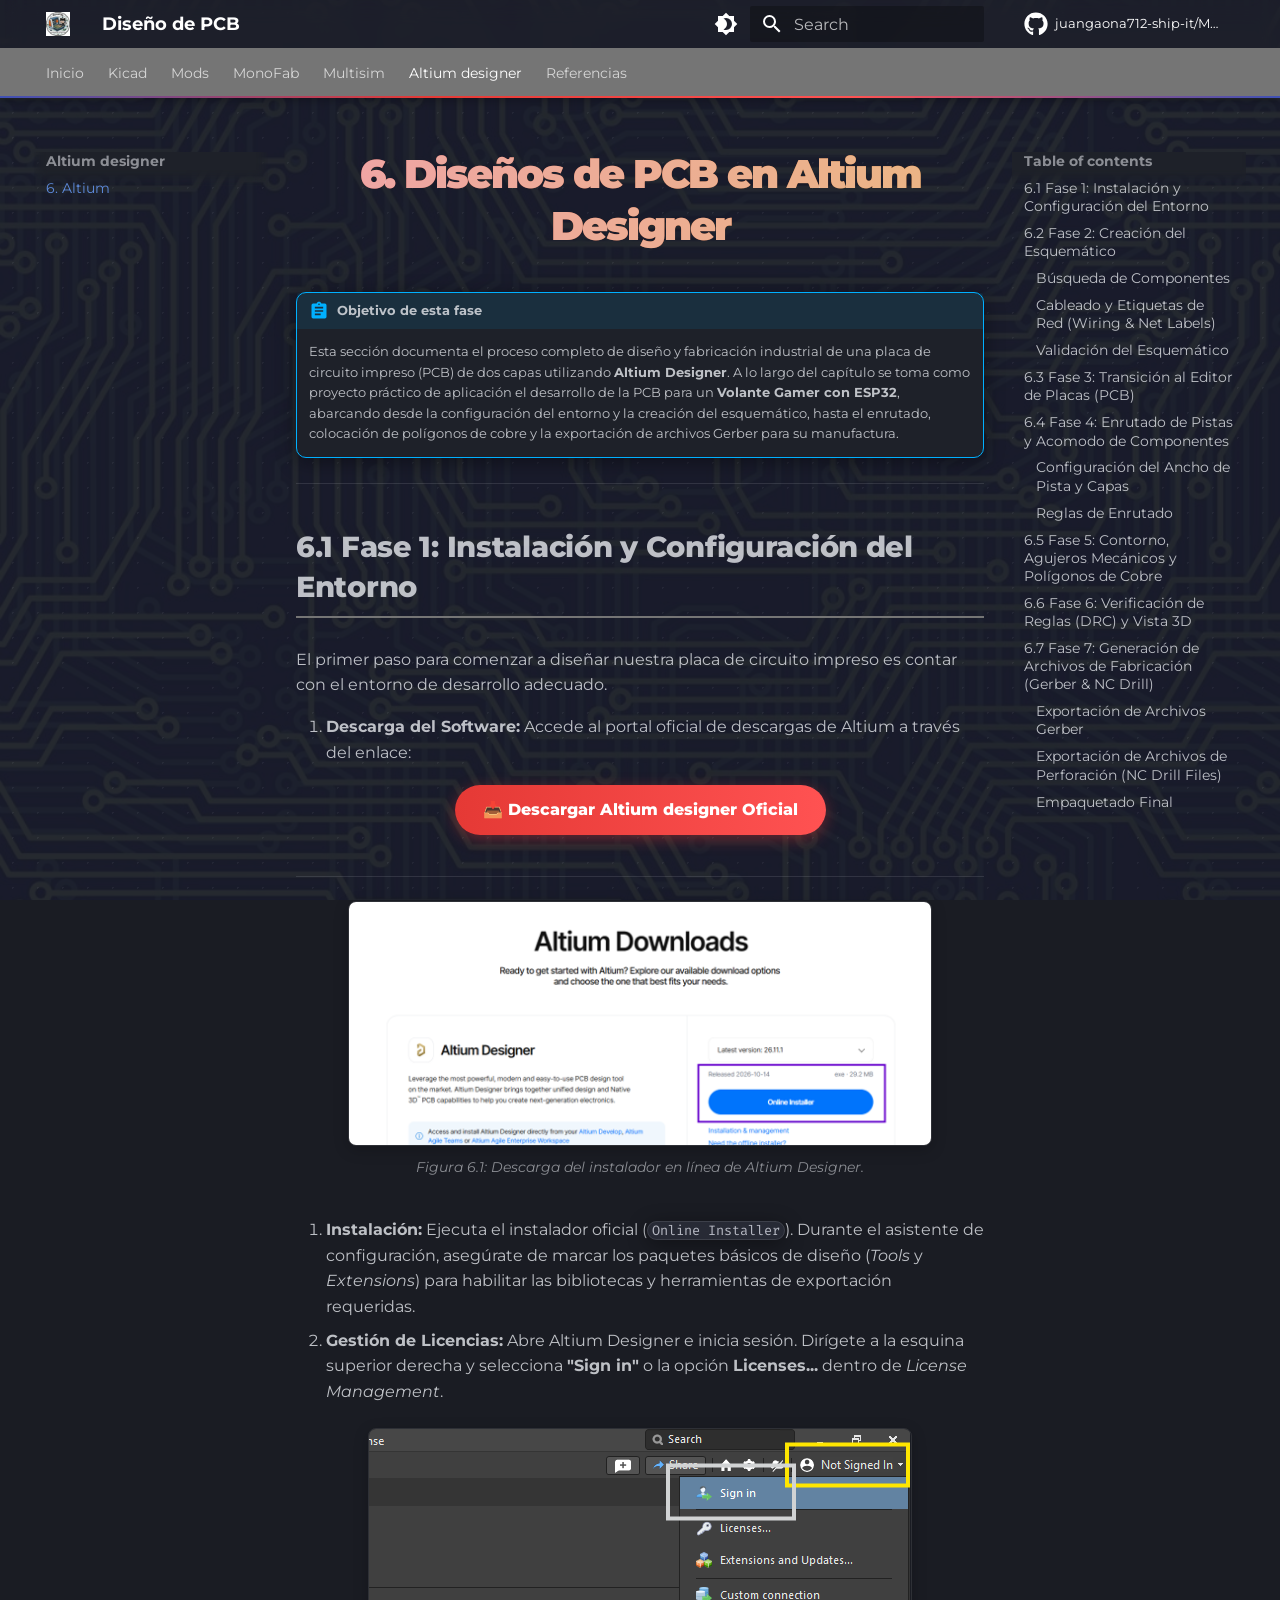
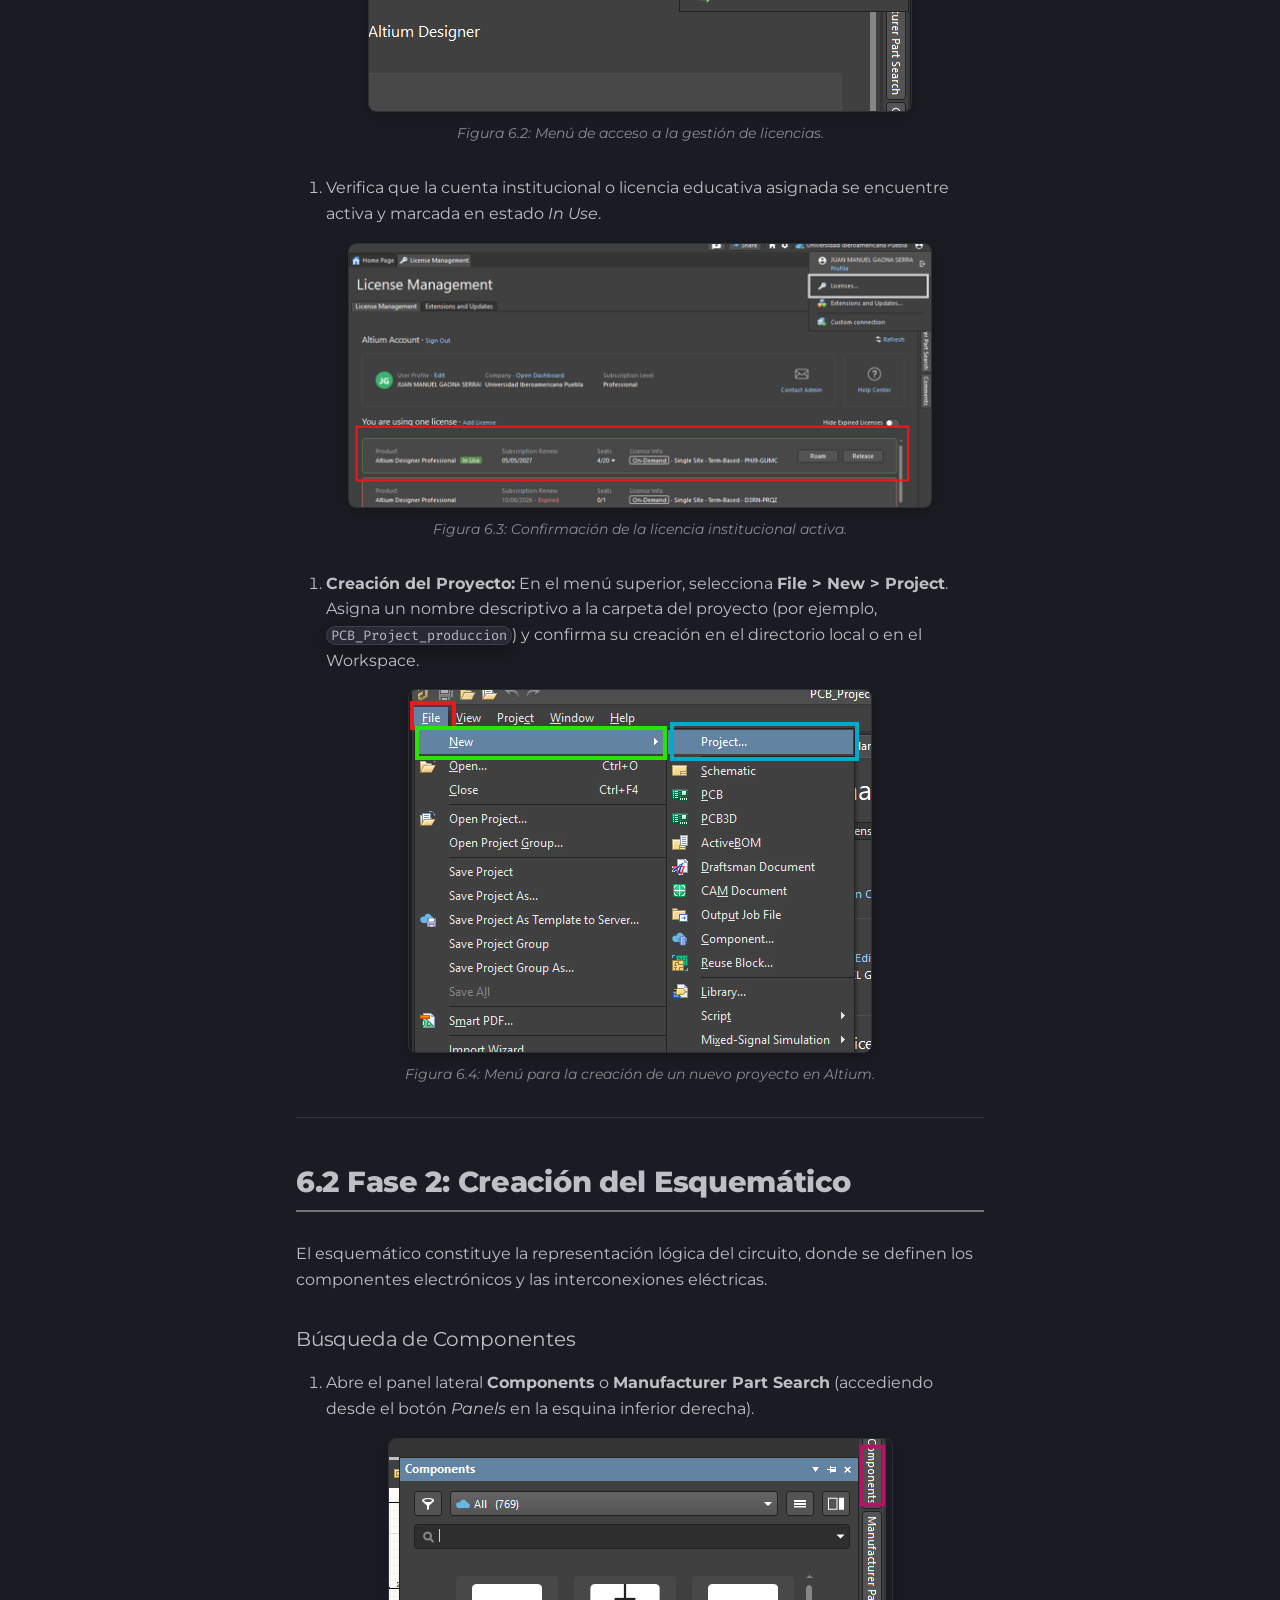
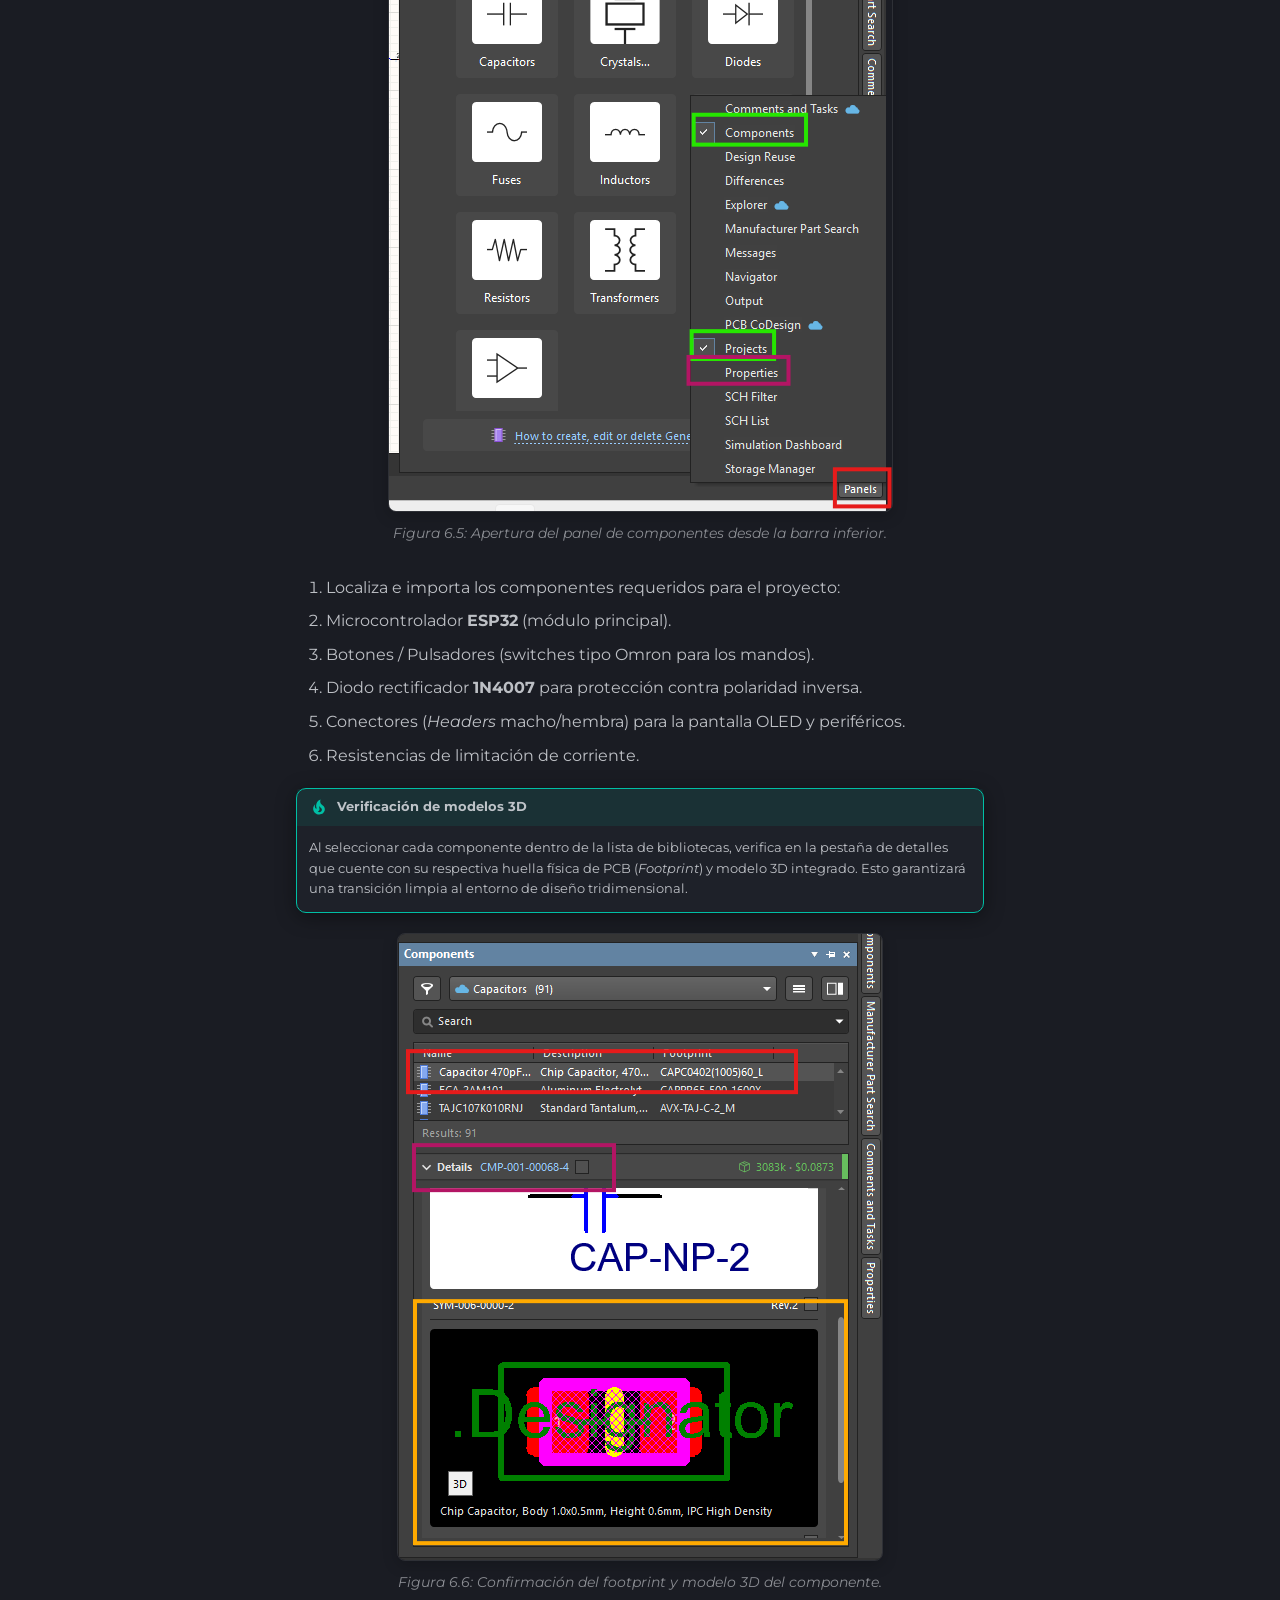
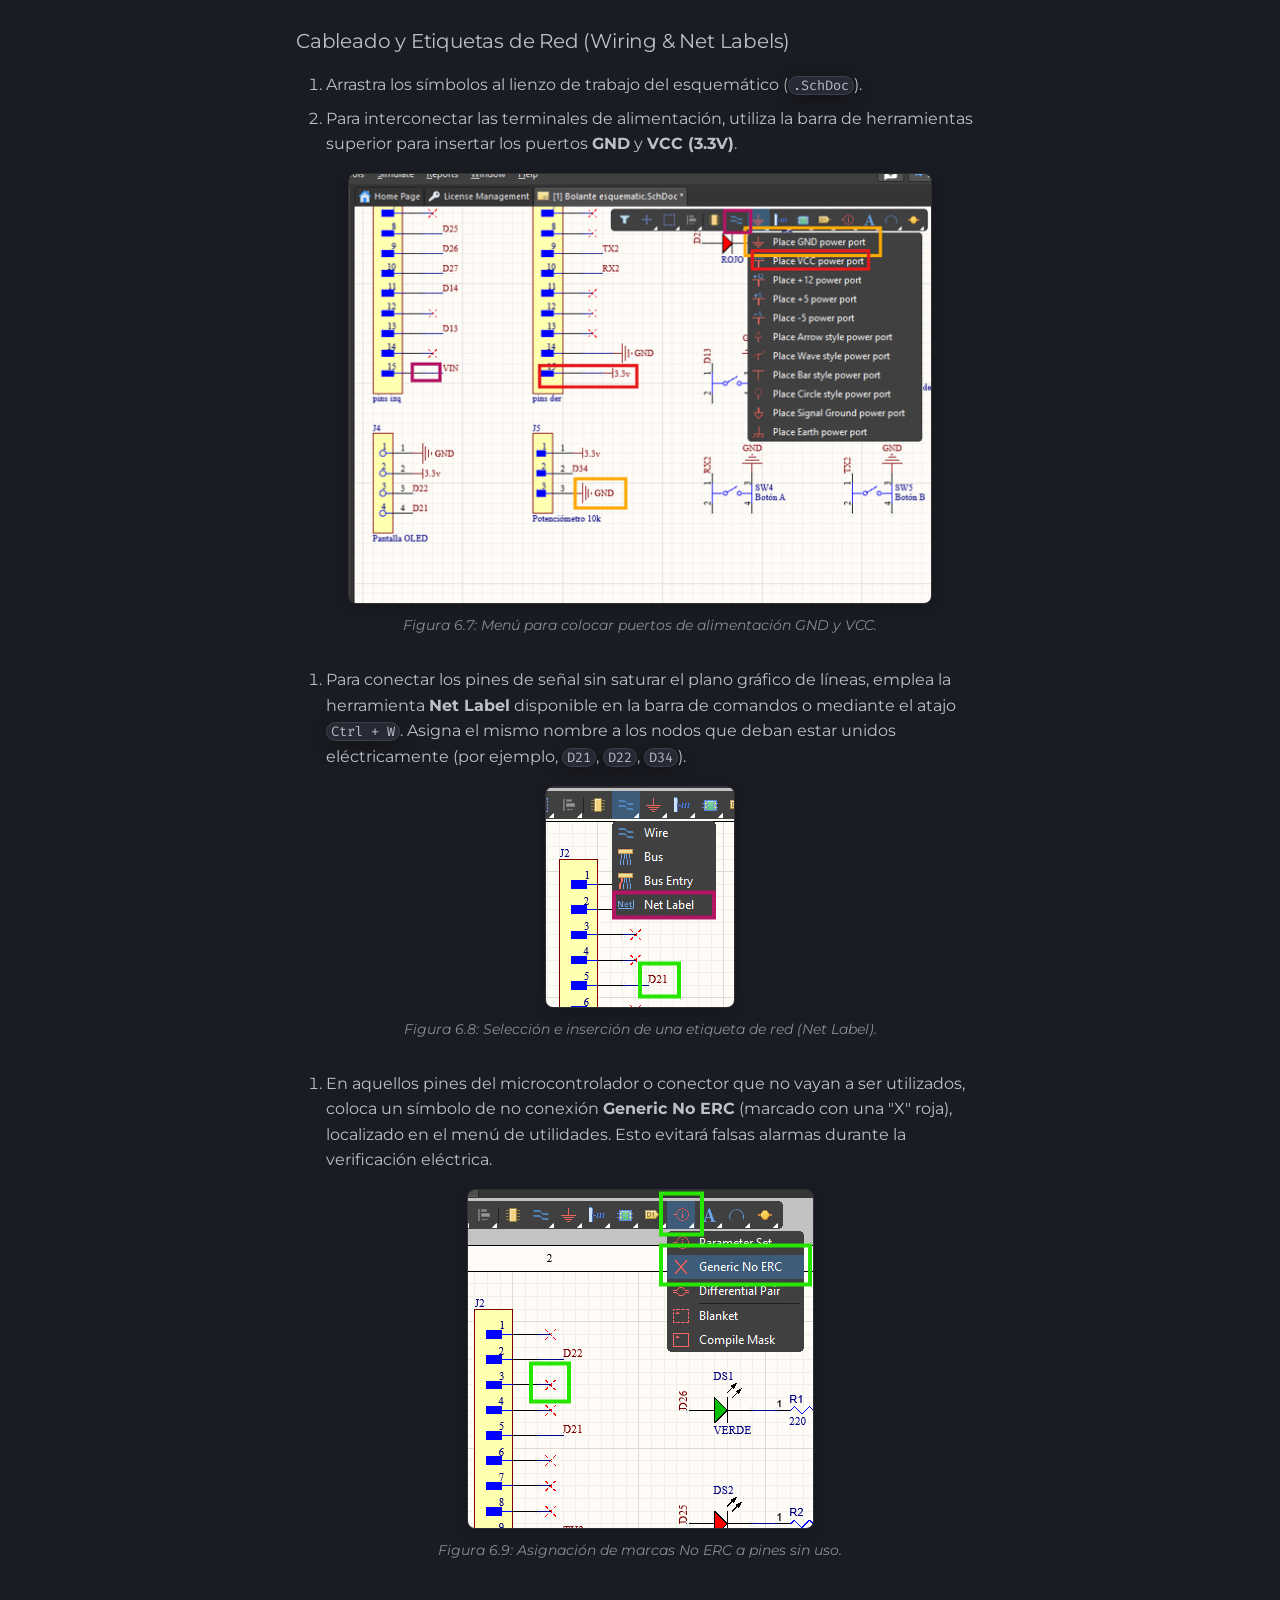
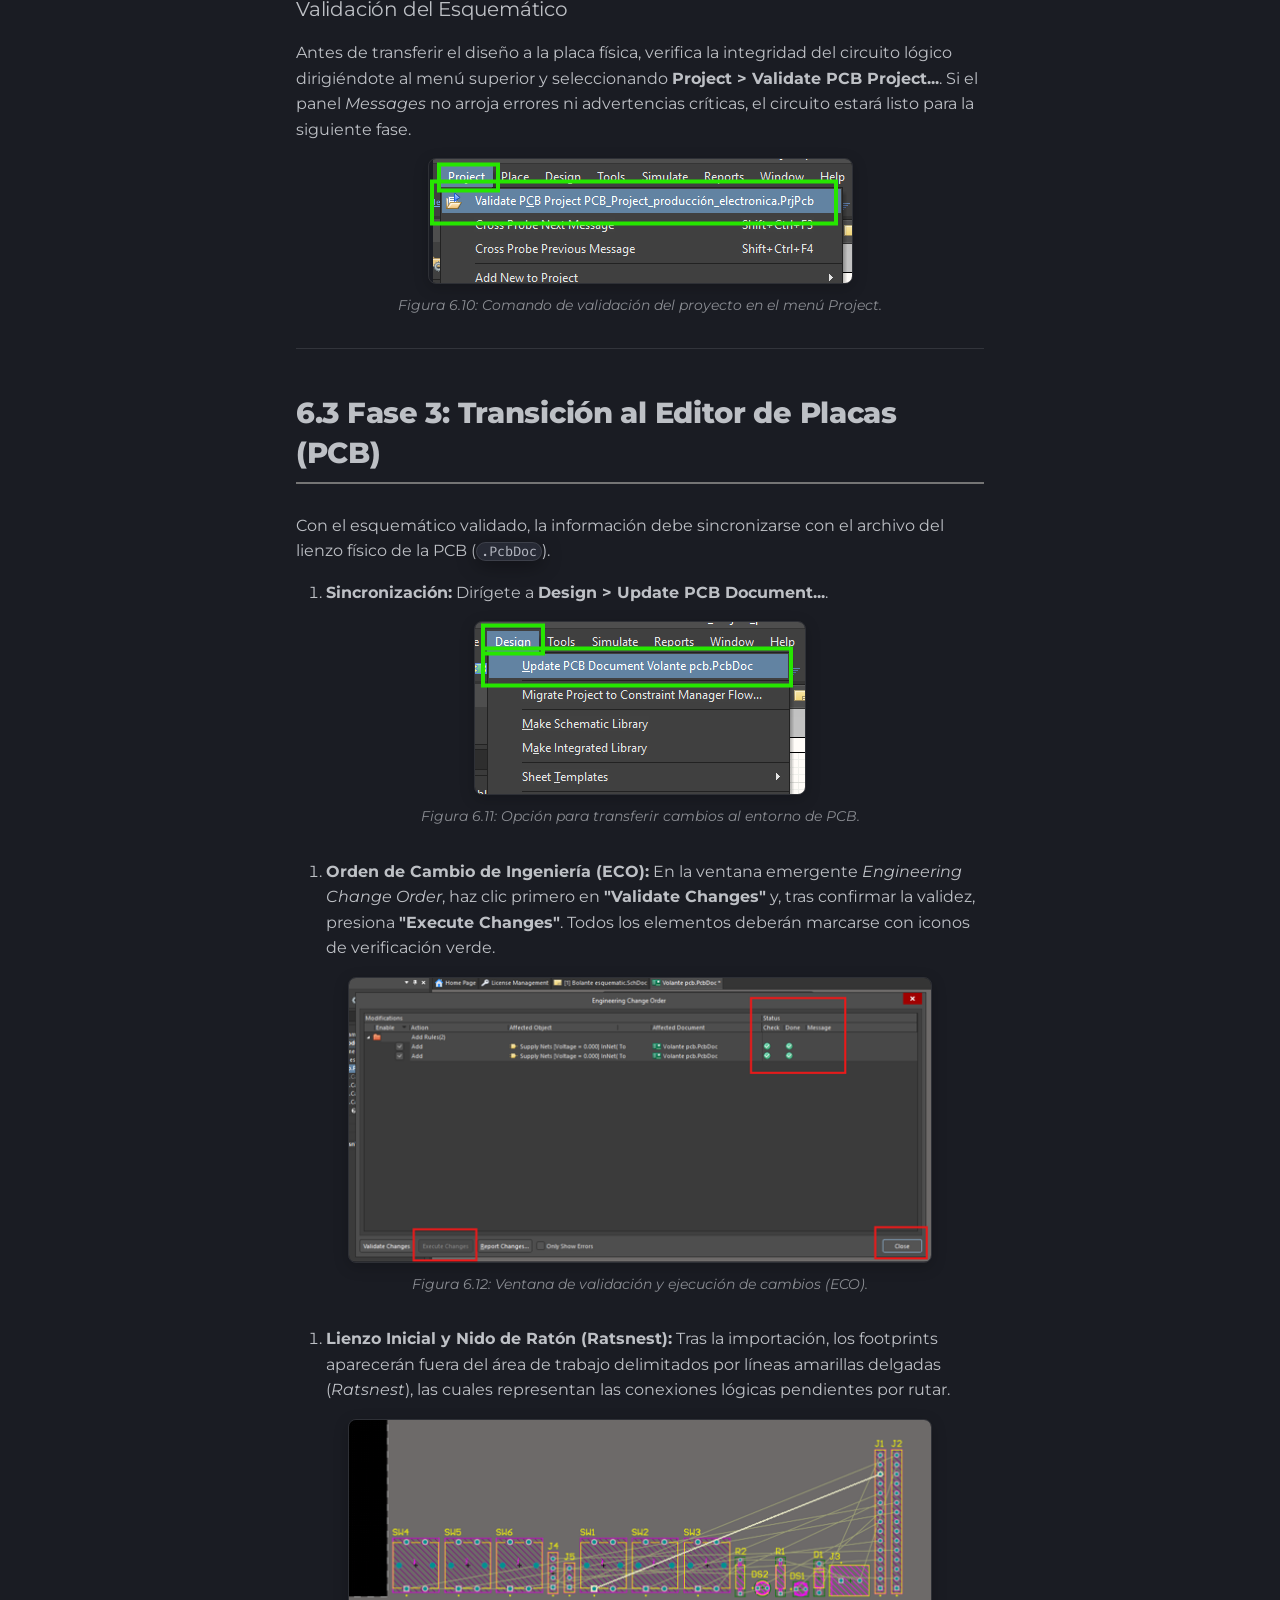
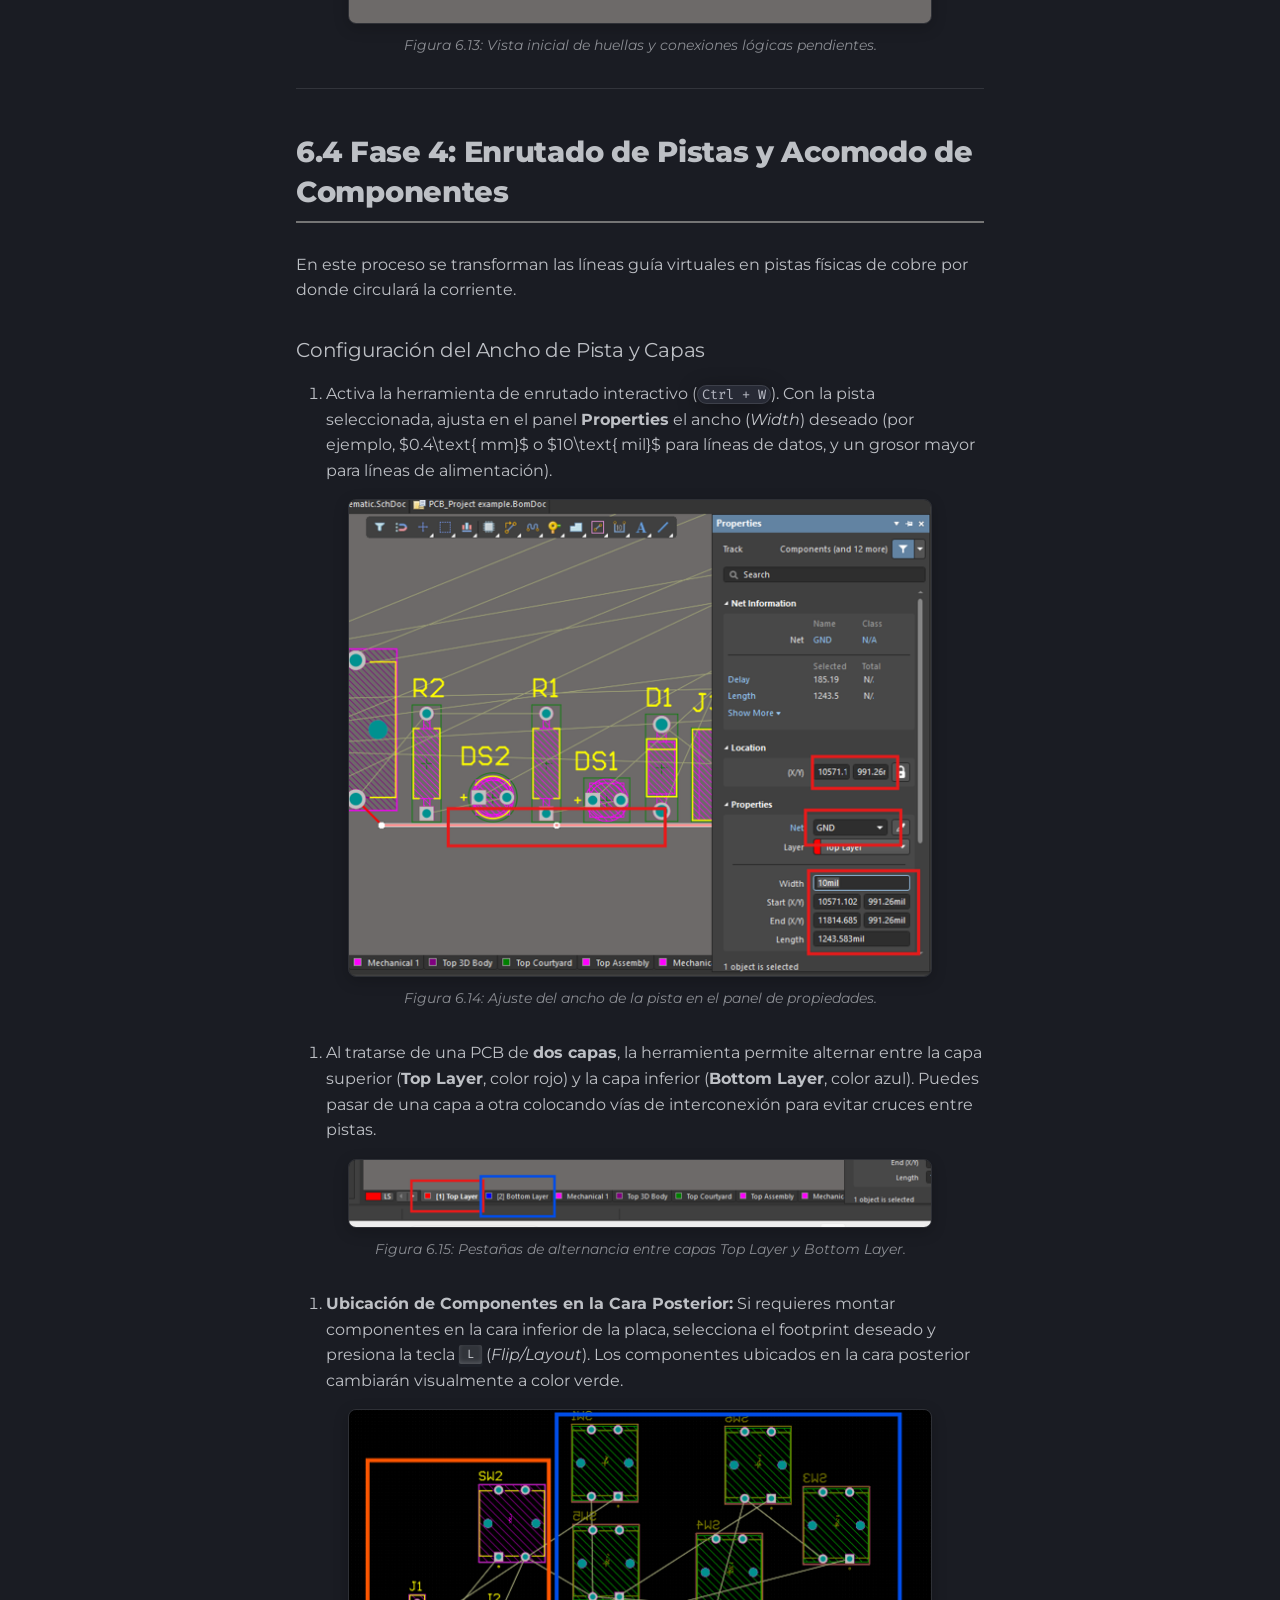
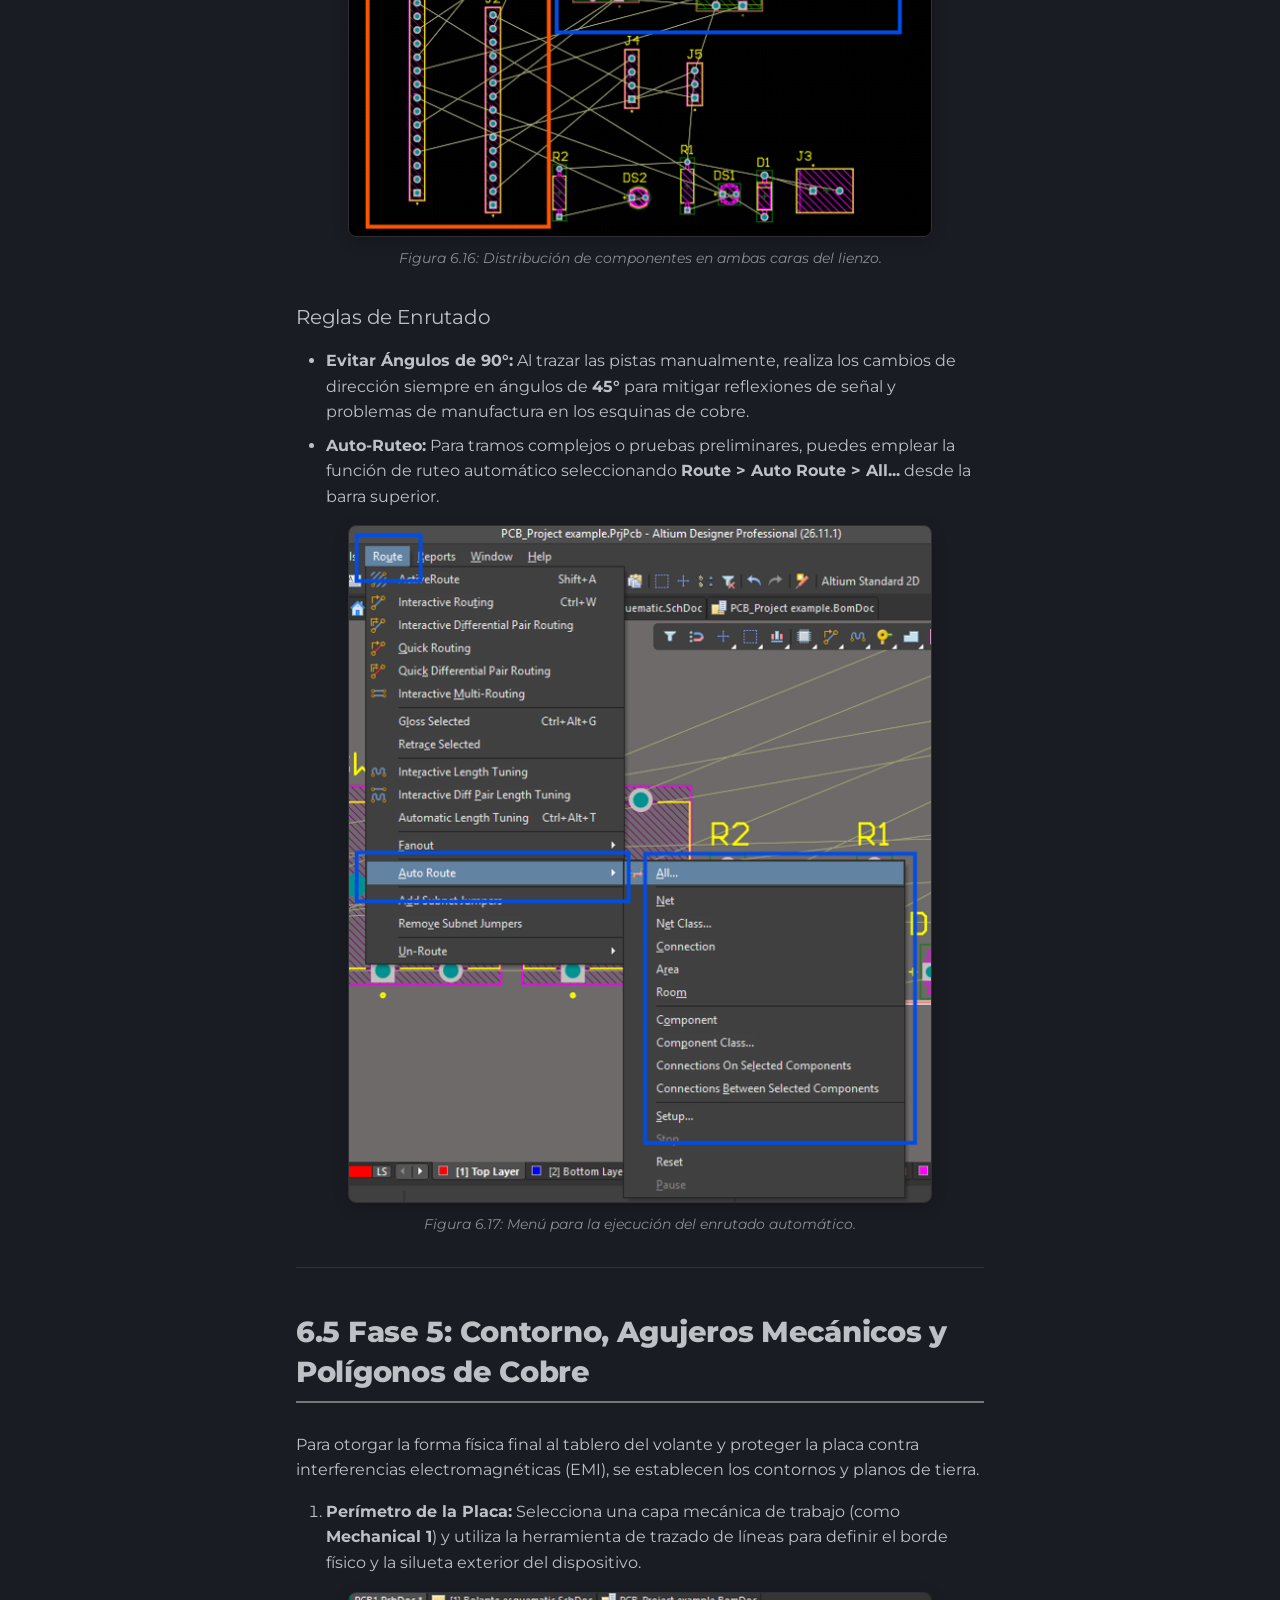
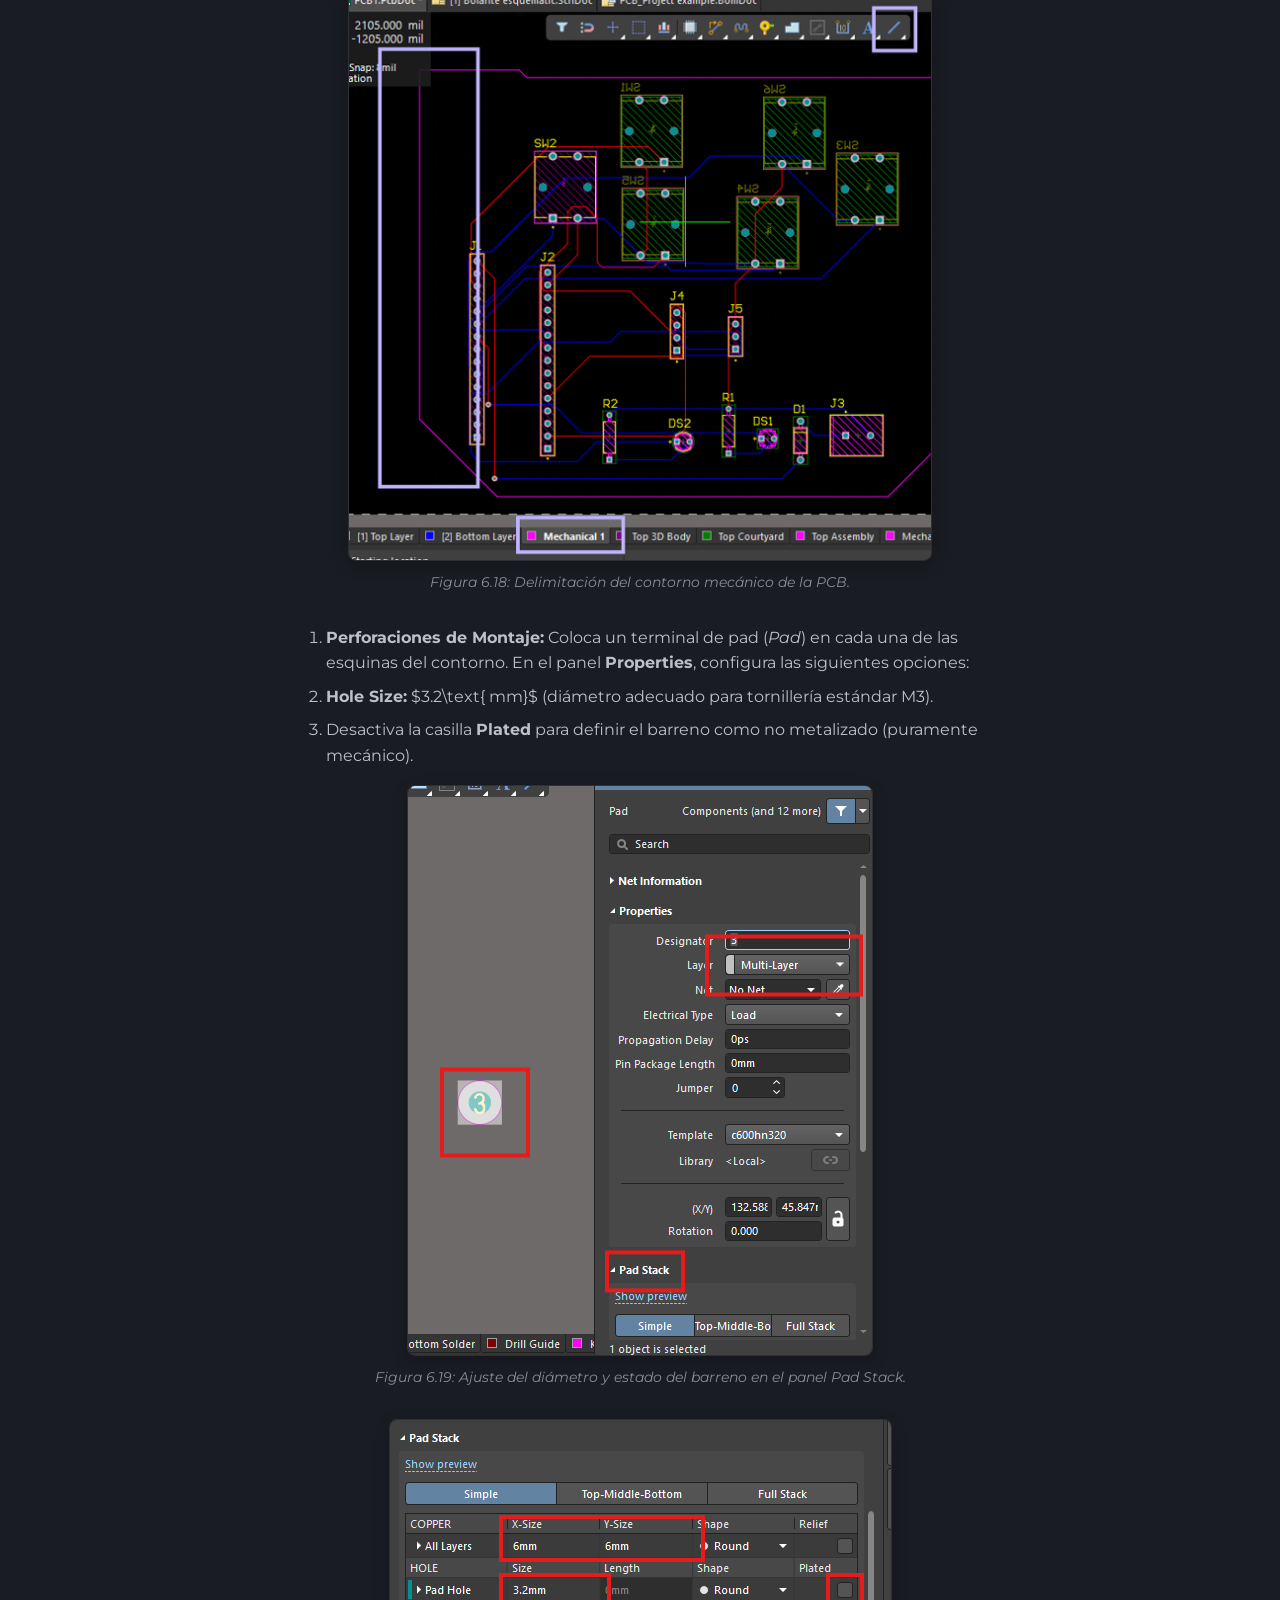
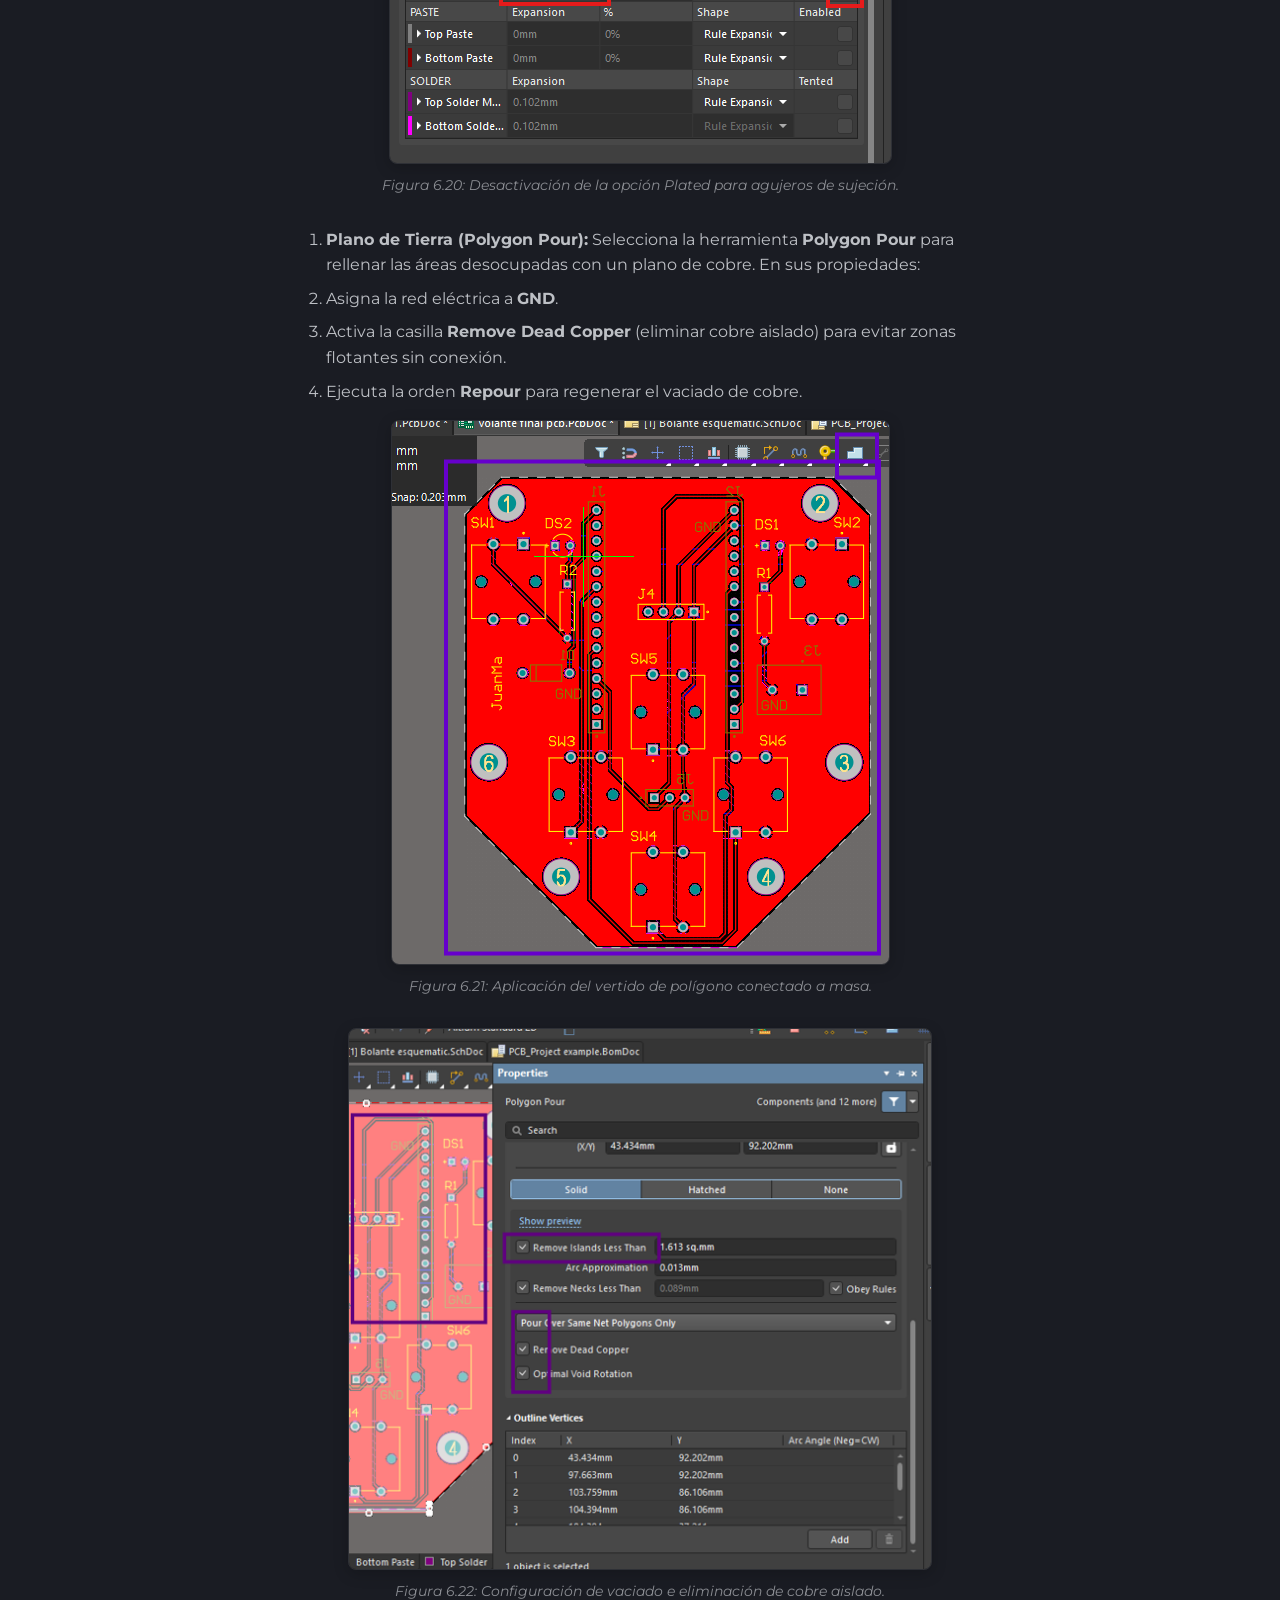
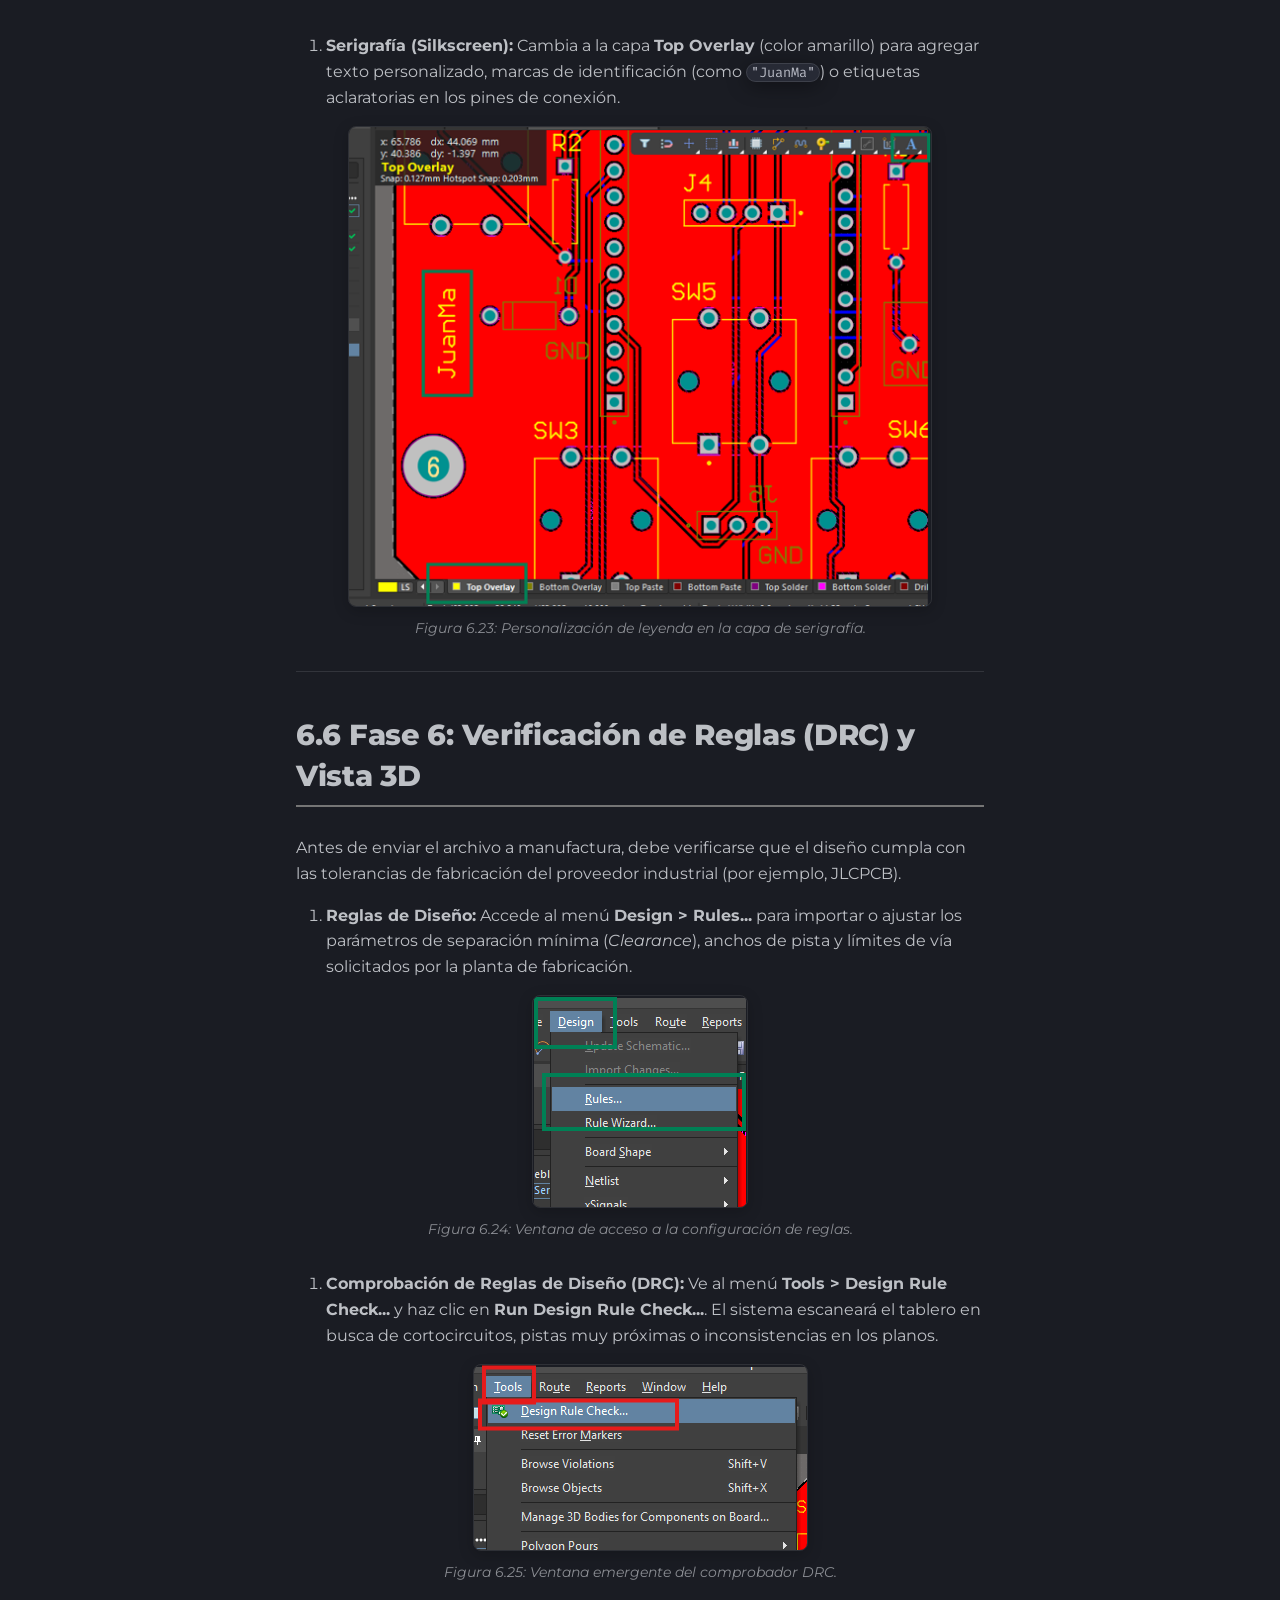
==== altium/index.html @ 876a93be "Deployed 78db476 with MkDocs version: 1.6.1" ====
<!doctype html>
<html lang="en" class="no-js">
  <head>
    
      <meta charset="utf-8">
      <meta name="viewport" content="width=device-width,initial-scale=1">
      
        <meta name="description" content="Documentación técnica del diseño y ruteo de circuito impreso.">
      
      
        <meta name="author" content="Juan Manuel Gaona Serrano">
      
      
      
        <link rel="prev" href="../multisim/">
      
      
        <link rel="next" href="../recursos/">
      
      
        
      
      
      <link rel="icon" href="../material/developer-board">
      <meta name="generator" content="mkdocs-1.6.1, mkdocs-material-9.8.1">
    
    
      
        <title>6. Altium - Diseño de PCB</title>
      
    
    
      <link rel="stylesheet" href="../assets/stylesheets/main.57a0d79d.min.css">
      
        
        <link rel="stylesheet" href="../assets/stylesheets/palette.fb2fffe2.min.css">
      
      


    
    
      
    
    
      
        
        
        <link rel="preconnect" href="https://fonts.gstatic.com" crossorigin>
        <link rel="stylesheet" href="https://fonts.googleapis.com/css?family=Montserrat:300,300i,400,400i,700,700i%7CFira+Code:400,400i,700,700i&display=fallback">
        <style>:root{--md-text-font:"Montserrat";--md-code-font:"Fira Code"}</style>
      
    
    
      <link rel="stylesheet" href="../stylesheets/custom.css">
    
    <script>__md_scope=new URL("..",location),__md_hash=e=>[...e].reduce(((e,_)=>(e<<5)-e+_.charCodeAt(0)),0),__md_get=(e,_=localStorage,t=__md_scope)=>JSON.parse(_.getItem(t.pathname+"."+e)),__md_set=(e,_,t=localStorage,a=__md_scope)=>{try{t.setItem(a.pathname+"."+e,JSON.stringify(_))}catch(e){}}</script>
    
      

    
    
  </head>
  
  
    
    
      
    
    
    
    
    <body dir="ltr" data-md-color-scheme="slate" data-md-color-primary="grey" data-md-color-accent="amber">
  
    
    <input class="md-toggle" data-md-toggle="drawer" type="checkbox" id="__drawer" autocomplete="off">
    <input class="md-toggle" data-md-toggle="search" type="checkbox" id="__search" autocomplete="off">
    <label class="md-overlay" for="__drawer"></label>
    <div data-md-component="skip">
      
        
        <a href="#6-disenos-de-pcb-en-altium-designer" class="md-skip">
          Skip to content
        </a>
      
    </div>
    <div data-md-component="announce">
      
    </div>
    
    
      

  

<header class="md-header md-header--shadow md-header--lifted" data-md-component="header">
  <nav class="md-header__inner md-grid" aria-label="Header">
    <a href=".." title="Diseño de PCB" class="md-header__button md-logo" aria-label="Diseño de PCB" data-md-component="logo">
      
  <img src="../img/logo.jpg" alt="logo">

    </a>
    <label class="md-header__button md-icon" for="__drawer">
      
      <svg xmlns="http://www.w3.org/2000/svg" viewBox="0 0 24 24"><path d="M3 6h18v2H3zm0 5h18v2H3zm0 5h18v2H3z"/></svg>
    </label>
    <div class="md-header__title" data-md-component="header-title">
      <div class="md-header__ellipsis">
        <div class="md-header__topic">
          <span class="md-ellipsis">
            Diseño de PCB
          </span>
        </div>
        <div class="md-header__topic" data-md-component="header-topic">
          <span class="md-ellipsis">
            
              6. Altium
            
          </span>
        </div>
      </div>
    </div>
    
      
        <form class="md-header__option" data-md-component="palette">
  
    
    
    
    <input class="md-option" data-md-color-media="" data-md-color-scheme="slate" data-md-color-primary="grey" data-md-color-accent="amber"  aria-label="Cambiar a modo claro"  type="radio" name="__palette" id="__palette_0">
    
      <label class="md-header__button md-icon" title="Cambiar a modo claro" for="__palette_1" hidden>
        <svg xmlns="http://www.w3.org/2000/svg" viewBox="0 0 24 24"><path d="M12 18c-.89 0-1.74-.2-2.5-.55C11.56 16.5 13 14.42 13 12s-1.44-4.5-3.5-5.45C10.26 6.2 11.11 6 12 6a6 6 0 0 1 6 6 6 6 0 0 1-6 6m8-9.31V4h-4.69L12 .69 8.69 4H4v4.69L.69 12 4 15.31V20h4.69L12 23.31 15.31 20H20v-4.69L23.31 12z"/></svg>
      </label>
    
  
    
    
    
    <input class="md-option" data-md-color-media="" data-md-color-scheme="default" data-md-color-primary="blue-grey" data-md-color-accent="blue"  aria-label="Cambiar a modo oscuro"  type="radio" name="__palette" id="__palette_1">
    
      <label class="md-header__button md-icon" title="Cambiar a modo oscuro" for="__palette_0" hidden>
        <svg xmlns="http://www.w3.org/2000/svg" viewBox="0 0 24 24"><path d="M12 8a4 4 0 0 0-4 4 4 4 0 0 0 4 4 4 4 0 0 0 4-4 4 4 0 0 0-4-4m0 10a6 6 0 0 1-6-6 6 6 0 0 1 6-6 6 6 0 0 1 6 6 6 6 0 0 1-6 6m8-9.31V4h-4.69L12 .69 8.69 4H4v4.69L.69 12 4 15.31V20h4.69L12 23.31 15.31 20H20v-4.69L23.31 12z"/></svg>
      </label>
    
  
</form>
      
    
    
      <script>var palette=__md_get("__palette");if(palette&&palette.color){if("(prefers-color-scheme)"===palette.color.media){var media=matchMedia("(prefers-color-scheme: light)"),input=document.querySelector(media.matches?"[data-md-color-media='(prefers-color-scheme: light)']":"[data-md-color-media='(prefers-color-scheme: dark)']");palette.color.media=input.getAttribute("data-md-color-media"),palette.color.scheme=input.getAttribute("data-md-color-scheme"),palette.color.primary=input.getAttribute("data-md-color-primary"),palette.color.accent=input.getAttribute("data-md-color-accent")}for(var[key,value]of Object.entries(palette.color))document.body.setAttribute("data-md-color-"+key,value)}</script>
    
    
    
      
      
        <label class="md-header__button md-icon" for="__search">
          
          <svg xmlns="http://www.w3.org/2000/svg" viewBox="0 0 24 24"><path d="M9.5 3A6.5 6.5 0 0 1 16 9.5c0 1.61-.59 3.09-1.56 4.23l.27.27h.79l5 5-1.5 1.5-5-5v-.79l-.27-.27A6.52 6.52 0 0 1 9.5 16 6.5 6.5 0 0 1 3 9.5 6.5 6.5 0 0 1 9.5 3m0 2C7 5 5 7 5 9.5S7 14 9.5 14 14 12 14 9.5 12 5 9.5 5"/></svg>
        </label>
        <div class="md-search" data-md-component="search" role="dialog">
  <label class="md-search__overlay" for="__search"></label>
  <div class="md-search__inner" role="search">
    <form class="md-search__form" name="search">
      <input type="text" class="md-search__input" name="query" aria-label="Search" placeholder="Search" autocapitalize="off" autocorrect="off" autocomplete="off" spellcheck="false" data-md-component="search-query" required>
      <label class="md-search__icon md-icon" for="__search">
        
        <svg xmlns="http://www.w3.org/2000/svg" viewBox="0 0 24 24"><path d="M9.5 3A6.5 6.5 0 0 1 16 9.5c0 1.61-.59 3.09-1.56 4.23l.27.27h.79l5 5-1.5 1.5-5-5v-.79l-.27-.27A6.52 6.52 0 0 1 9.5 16 6.5 6.5 0 0 1 3 9.5 6.5 6.5 0 0 1 9.5 3m0 2C7 5 5 7 5 9.5S7 14 9.5 14 14 12 14 9.5 12 5 9.5 5"/></svg>
        
        <svg xmlns="http://www.w3.org/2000/svg" viewBox="0 0 24 24"><path d="M20 11v2H8l5.5 5.5-1.42 1.42L4.16 12l7.92-7.92L13.5 5.5 8 11z"/></svg>
      </label>
      <nav class="md-search__options" aria-label="Search">
        
        <button type="reset" class="md-search__icon md-icon" title="Clear" aria-label="Clear" tabindex="-1">
          
          <svg xmlns="http://www.w3.org/2000/svg" viewBox="0 0 24 24"><path d="M19 6.41 17.59 5 12 10.59 6.41 5 5 6.41 10.59 12 5 17.59 6.41 19 12 13.41 17.59 19 19 17.59 13.41 12z"/></svg>
        </button>
      </nav>
      
    </form>
    <div class="md-search__output">
      <div class="md-search__scrollwrap" tabindex="0" data-md-scrollfix>
        <div class="md-search-result" data-md-component="search-result">
          <div class="md-search-result__meta">
            Initializing search
          </div>
          <ol class="md-search-result__list" role="presentation"></ol>
        </div>
      </div>
    </div>
  </div>
</div>
      
    
    
      <div class="md-header__source">
        <a href="https://github.com/juangaona712-ship-it/MonoFab-.git" title="Go to repository" class="md-source" data-md-component="source">
  <div class="md-source__icon md-icon">
    
    <svg xmlns="http://www.w3.org/2000/svg" viewBox="0 0 512 512"><!--! Font Awesome Free 7.1.0 by @fontawesome - https://fontawesome.com License - https://fontawesome.com/license/free (Icons: CC BY 4.0, Fonts: SIL OFL 1.1, Code: MIT License) Copyright 2025 Fonticons, Inc.--><path d="M173.9 397.4c0 2-2.3 3.6-5.2 3.6-3.3.3-5.6-1.3-5.6-3.6 0-2 2.3-3.6 5.2-3.6 3-.3 5.6 1.3 5.6 3.6m-31.1-4.5c-.7 2 1.3 4.3 4.3 4.9 2.6 1 5.6 0 6.2-2s-1.3-4.3-4.3-5.2c-2.6-.7-5.5.3-6.2 2.3m44.2-1.7c-2.9.7-4.9 2.6-4.6 4.9.3 2 2.9 3.3 5.9 2.6 2.9-.7 4.9-2.6 4.6-4.6-.3-1.9-3-3.2-5.9-2.9M252.8 8C114.1 8 8 113.3 8 252c0 110.9 69.8 205.8 169.5 239.2 12.8 2.3 17.3-5.6 17.3-12.1 0-6.2-.3-40.4-.3-61.4 0 0-70 15-84.7-29.8 0 0-11.4-29.1-27.8-36.6 0 0-22.9-15.7 1.6-15.4 0 0 24.9 2 38.6 25.8 21.9 38.6 58.6 27.5 72.9 20.9 2.3-16 8.8-27.1 16-33.7-55.9-6.2-112.3-14.3-112.3-110.5 0-27.5 7.6-41.3 23.6-58.9-2.6-6.5-11.1-33.3 2.6-67.9 20.9-6.5 69 27 69 27 20-5.6 41.5-8.5 62.8-8.5s42.8 2.9 62.8 8.5c0 0 48.1-33.6 69-27 13.7 34.7 5.2 61.4 2.6 67.9 16 17.7 25.8 31.5 25.8 58.9 0 96.5-58.9 104.2-114.8 110.5 9.2 7.9 17 22.9 17 46.4 0 33.7-.3 75.4-.3 83.6 0 6.5 4.6 14.4 17.3 12.1C436.2 457.8 504 362.9 504 252 504 113.3 391.5 8 252.8 8M105.2 352.9c-1.3 1-1 3.3.7 5.2 1.6 1.6 3.9 2.3 5.2 1 1.3-1 1-3.3-.7-5.2-1.6-1.6-3.9-2.3-5.2-1m-10.8-8.1c-.7 1.3.3 2.9 2.3 3.9 1.6 1 3.6.7 4.3-.7.7-1.3-.3-2.9-2.3-3.9-2-.6-3.6-.3-4.3.7m32.4 35.6c-1.6 1.3-1 4.3 1.3 6.2 2.3 2.3 5.2 2.6 6.5 1 1.3-1.3.7-4.3-1.3-6.2-2.2-2.3-5.2-2.6-6.5-1m-11.4-14.7c-1.6 1-1.6 3.6 0 5.9s4.3 3.3 5.6 2.3c1.6-1.3 1.6-3.9 0-6.2-1.4-2.3-4-3.3-5.6-2"/></svg>
  </div>
  <div class="md-source__repository">
    juangaona712-ship-it/MonoFab
  </div>
</a>
      </div>
    
  </nav>
  
    
      
<nav class="md-tabs" aria-label="Tabs" data-md-component="tabs">
  <div class="md-grid">
    <ul class="md-tabs__list">
      
        
  
  
  
  
    <li class="md-tabs__item">
      <a href=".." class="md-tabs__link">
        
  
  
    
  
  Inicio

      </a>
    </li>
  

      
        
  
  
  
  
    
    
      <li class="md-tabs__item">
        <a href="../esquematico/" class="md-tabs__link">
          
  
  
  Kicad

        </a>
      </li>
    
  

      
        
  
  
  
  
    
    
      <li class="md-tabs__item">
        <a href="../mods-ce/" class="md-tabs__link">
          
  
  
  Mods

        </a>
      </li>
    
  

      
        
  
  
  
  
    
    
      <li class="md-tabs__item">
        <a href="../monoFab/" class="md-tabs__link">
          
  
  
  MonoFab

        </a>
      </li>
    
  

      
        
  
  
  
  
    
    
      <li class="md-tabs__item">
        <a href="../multisim/" class="md-tabs__link">
          
  
  
  Multisim

        </a>
      </li>
    
  

      
        
  
  
  
    
  
  
    
    
      <li class="md-tabs__item md-tabs__item--active">
        <a href="./" class="md-tabs__link">
          
  
  
  Altium designer

        </a>
      </li>
    
  

      
        
  
  
  
  
    <li class="md-tabs__item">
      <a href="../recursos/" class="md-tabs__link">
        
  
  
    
  
  Referencias

      </a>
    </li>
  

      
    </ul>
  </div>
</nav>
    
  
</header>
    
    <div class="md-container" data-md-component="container">
      
      
        
      
      <main class="md-main" data-md-component="main">
        <div class="md-main__inner md-grid">
          
            
              
              <div class="md-sidebar md-sidebar--primary" data-md-component="sidebar" data-md-type="navigation" >
                <div class="md-sidebar__scrollwrap">
                  <div class="md-sidebar__inner">
                    


  


<nav class="md-nav md-nav--primary md-nav--lifted" aria-label="Navigation" data-md-level="0">
  <label class="md-nav__title" for="__drawer">
    <a href=".." title="Diseño de PCB" class="md-nav__button md-logo" aria-label="Diseño de PCB" data-md-component="logo">
      
  <img src="../img/logo.jpg" alt="logo">

    </a>
    Diseño de PCB
  </label>
  
    <div class="md-nav__source">
      <a href="https://github.com/juangaona712-ship-it/MonoFab-.git" title="Go to repository" class="md-source" data-md-component="source">
  <div class="md-source__icon md-icon">
    
    <svg xmlns="http://www.w3.org/2000/svg" viewBox="0 0 512 512"><!--! Font Awesome Free 7.1.0 by @fontawesome - https://fontawesome.com License - https://fontawesome.com/license/free (Icons: CC BY 4.0, Fonts: SIL OFL 1.1, Code: MIT License) Copyright 2025 Fonticons, Inc.--><path d="M173.9 397.4c0 2-2.3 3.6-5.2 3.6-3.3.3-5.6-1.3-5.6-3.6 0-2 2.3-3.6 5.2-3.6 3-.3 5.6 1.3 5.6 3.6m-31.1-4.5c-.7 2 1.3 4.3 4.3 4.9 2.6 1 5.6 0 6.2-2s-1.3-4.3-4.3-5.2c-2.6-.7-5.5.3-6.2 2.3m44.2-1.7c-2.9.7-4.9 2.6-4.6 4.9.3 2 2.9 3.3 5.9 2.6 2.9-.7 4.9-2.6 4.6-4.6-.3-1.9-3-3.2-5.9-2.9M252.8 8C114.1 8 8 113.3 8 252c0 110.9 69.8 205.8 169.5 239.2 12.8 2.3 17.3-5.6 17.3-12.1 0-6.2-.3-40.4-.3-61.4 0 0-70 15-84.7-29.8 0 0-11.4-29.1-27.8-36.6 0 0-22.9-15.7 1.6-15.4 0 0 24.9 2 38.6 25.8 21.9 38.6 58.6 27.5 72.9 20.9 2.3-16 8.8-27.1 16-33.7-55.9-6.2-112.3-14.3-112.3-110.5 0-27.5 7.6-41.3 23.6-58.9-2.6-6.5-11.1-33.3 2.6-67.9 20.9-6.5 69 27 69 27 20-5.6 41.5-8.5 62.8-8.5s42.8 2.9 62.8 8.5c0 0 48.1-33.6 69-27 13.7 34.7 5.2 61.4 2.6 67.9 16 17.7 25.8 31.5 25.8 58.9 0 96.5-58.9 104.2-114.8 110.5 9.2 7.9 17 22.9 17 46.4 0 33.7-.3 75.4-.3 83.6 0 6.5 4.6 14.4 17.3 12.1C436.2 457.8 504 362.9 504 252 504 113.3 391.5 8 252.8 8M105.2 352.9c-1.3 1-1 3.3.7 5.2 1.6 1.6 3.9 2.3 5.2 1 1.3-1 1-3.3-.7-5.2-1.6-1.6-3.9-2.3-5.2-1m-10.8-8.1c-.7 1.3.3 2.9 2.3 3.9 1.6 1 3.6.7 4.3-.7.7-1.3-.3-2.9-2.3-3.9-2-.6-3.6-.3-4.3.7m32.4 35.6c-1.6 1.3-1 4.3 1.3 6.2 2.3 2.3 5.2 2.6 6.5 1 1.3-1.3.7-4.3-1.3-6.2-2.2-2.3-5.2-2.6-6.5-1m-11.4-14.7c-1.6 1-1.6 3.6 0 5.9s4.3 3.3 5.6 2.3c1.6-1.3 1.6-3.9 0-6.2-1.4-2.3-4-3.3-5.6-2"/></svg>
  </div>
  <div class="md-source__repository">
    juangaona712-ship-it/MonoFab
  </div>
</a>
    </div>
  
  <ul class="md-nav__list" data-md-scrollfix>
    
      
      
  
  
  
  
    <li class="md-nav__item">
      <a href=".." class="md-nav__link">
        
  
  
  <span class="md-ellipsis">
    
  
    Inicio
  

    
  </span>
  
  

      </a>
    </li>
  

    
      
      
  
  
  
  
    
    
    
    
      
      
    
    
    <li class="md-nav__item md-nav__item--nested">
      
        
        
        <input class="md-nav__toggle md-toggle " type="checkbox" id="__nav_2" >
        
          
          <label class="md-nav__link" for="__nav_2" id="__nav_2_label" tabindex="0">
            
  
  
  <span class="md-ellipsis">
    
  
    Kicad
  

    
  </span>
  
  

            <span class="md-nav__icon md-icon"></span>
          </label>
        
        <nav class="md-nav" data-md-level="1" aria-labelledby="__nav_2_label" aria-expanded="false">
          <label class="md-nav__title" for="__nav_2">
            <span class="md-nav__icon md-icon"></span>
            
  
    Kicad
  

          </label>
          <ul class="md-nav__list" data-md-scrollfix>
            
              
                
  
  
  
  
    <li class="md-nav__item">
      <a href="../esquematico/" class="md-nav__link">
        
  
  
  <span class="md-ellipsis">
    
  
    1. Diseño del Esquemático
  

    
  </span>
  
  

      </a>
    </li>
  

              
            
              
                
  
  
  
  
    <li class="md-nav__item">
      <a href="../editor-placas/" class="md-nav__link">
        
  
  
  <span class="md-ellipsis">
    
  
    2. Editor de Placas (Layout)
  

    
  </span>
  
  

      </a>
    </li>
  

              
            
          </ul>
        </nav>
      
    </li>
  

    
      
      
  
  
  
  
    
    
    
    
      
      
    
    
    <li class="md-nav__item md-nav__item--nested">
      
        
        
        <input class="md-nav__toggle md-toggle " type="checkbox" id="__nav_3" >
        
          
          <label class="md-nav__link" for="__nav_3" id="__nav_3_label" tabindex="0">
            
  
  
  <span class="md-ellipsis">
    
  
    Mods
  

    
  </span>
  
  

            <span class="md-nav__icon md-icon"></span>
          </label>
        
        <nav class="md-nav" data-md-level="1" aria-labelledby="__nav_3_label" aria-expanded="false">
          <label class="md-nav__title" for="__nav_3">
            <span class="md-nav__icon md-icon"></span>
            
  
    Mods
  

          </label>
          <ul class="md-nav__list" data-md-scrollfix>
            
              
                
  
  
  
  
    <li class="md-nav__item">
      <a href="../mods-ce/" class="md-nav__link">
        
  
  
  <span class="md-ellipsis">
    
  
    3. Mods CE y Ajustes
  

    
  </span>
  
  

      </a>
    </li>
  

              
            
          </ul>
        </nav>
      
    </li>
  

    
      
      
  
  
  
  
    
    
    
    
      
      
    
    
    <li class="md-nav__item md-nav__item--nested">
      
        
        
        <input class="md-nav__toggle md-toggle " type="checkbox" id="__nav_4" >
        
          
          <label class="md-nav__link" for="__nav_4" id="__nav_4_label" tabindex="0">
            
  
  
  <span class="md-ellipsis">
    
  
    MonoFab
  

    
  </span>
  
  

            <span class="md-nav__icon md-icon"></span>
          </label>
        
        <nav class="md-nav" data-md-level="1" aria-labelledby="__nav_4_label" aria-expanded="false">
          <label class="md-nav__title" for="__nav_4">
            <span class="md-nav__icon md-icon"></span>
            
  
    MonoFab
  

          </label>
          <ul class="md-nav__list" data-md-scrollfix>
            
              
                
  
  
  
  
    <li class="md-nav__item">
      <a href="../monoFab/" class="md-nav__link">
        
  
  
  <span class="md-ellipsis">
    
  
    4. MonoFab
  

    
  </span>
  
  

      </a>
    </li>
  

              
            
          </ul>
        </nav>
      
    </li>
  

    
      
      
  
  
  
  
    
    
    
    
      
      
    
    
    <li class="md-nav__item md-nav__item--nested">
      
        
        
        <input class="md-nav__toggle md-toggle " type="checkbox" id="__nav_5" >
        
          
          <label class="md-nav__link" for="__nav_5" id="__nav_5_label" tabindex="0">
            
  
  
  <span class="md-ellipsis">
    
  
    Multisim
  

    
  </span>
  
  

            <span class="md-nav__icon md-icon"></span>
          </label>
        
        <nav class="md-nav" data-md-level="1" aria-labelledby="__nav_5_label" aria-expanded="false">
          <label class="md-nav__title" for="__nav_5">
            <span class="md-nav__icon md-icon"></span>
            
  
    Multisim
  

          </label>
          <ul class="md-nav__list" data-md-scrollfix>
            
              
                
  
  
  
  
    <li class="md-nav__item">
      <a href="../multisim/" class="md-nav__link">
        
  
  
  <span class="md-ellipsis">
    
  
    5. Multisim
  

    
  </span>
  
  

      </a>
    </li>
  

              
            
          </ul>
        </nav>
      
    </li>
  

    
      
      
  
  
    
  
  
  
    
    
    
    
      
        
        
      
      
    
    
    <li class="md-nav__item md-nav__item--active md-nav__item--section md-nav__item--nested">
      
        
        
        <input class="md-nav__toggle md-toggle " type="checkbox" id="__nav_6" checked>
        
          
          <label class="md-nav__link" for="__nav_6" id="__nav_6_label" tabindex="">
            
  
  
  <span class="md-ellipsis">
    
  
    Altium designer
  

    
  </span>
  
  

            <span class="md-nav__icon md-icon"></span>
          </label>
        
        <nav class="md-nav" data-md-level="1" aria-labelledby="__nav_6_label" aria-expanded="true">
          <label class="md-nav__title" for="__nav_6">
            <span class="md-nav__icon md-icon"></span>
            
  
    Altium designer
  

          </label>
          <ul class="md-nav__list" data-md-scrollfix>
            
              
                
  
  
    
  
  
  
    <li class="md-nav__item md-nav__item--active">
      
      <input class="md-nav__toggle md-toggle" type="checkbox" id="__toc">
      
      
        
      
      
        <label class="md-nav__link md-nav__link--active" for="__toc">
          
  
  
  <span class="md-ellipsis">
    
  
    6. Altium
  

    
  </span>
  
  

          <span class="md-nav__icon md-icon"></span>
        </label>
      
      <a href="./" class="md-nav__link md-nav__link--active">
        
  
  
  <span class="md-ellipsis">
    
  
    6. Altium
  

    
  </span>
  
  

      </a>
      
        

<nav class="md-nav md-nav--secondary" aria-label="Table of contents">
  
  
  
    
  
  
    <label class="md-nav__title" for="__toc">
      <span class="md-nav__icon md-icon"></span>
      Table of contents
    </label>
    <ul class="md-nav__list" data-md-component="toc" data-md-scrollfix>
      
        <li class="md-nav__item">
  <a href="#61-fase-1-instalacion-y-configuracion-del-entorno" class="md-nav__link">
    <span class="md-ellipsis">
      
        6.1 Fase 1: Instalación y Configuración del Entorno
      
    </span>
  </a>
  
</li>
      
        <li class="md-nav__item">
  <a href="#62-fase-2-creacion-del-esquematico" class="md-nav__link">
    <span class="md-ellipsis">
      
        6.2 Fase 2: Creación del Esquemático
      
    </span>
  </a>
  
    <nav class="md-nav" aria-label="6.2 Fase 2: Creación del Esquemático">
      <ul class="md-nav__list">
        
          <li class="md-nav__item">
  <a href="#busqueda-de-componentes" class="md-nav__link">
    <span class="md-ellipsis">
      
        Búsqueda de Componentes
      
    </span>
  </a>
  
</li>
        
          <li class="md-nav__item">
  <a href="#cableado-y-etiquetas-de-red-wiring-net-labels" class="md-nav__link">
    <span class="md-ellipsis">
      
        Cableado y Etiquetas de Red (Wiring &amp; Net Labels)
      
    </span>
  </a>
  
</li>
        
          <li class="md-nav__item">
  <a href="#validacion-del-esquematico" class="md-nav__link">
    <span class="md-ellipsis">
      
        Validación del Esquemático
      
    </span>
  </a>
  
</li>
        
      </ul>
    </nav>
  
</li>
      
        <li class="md-nav__item">
  <a href="#63-fase-3-transicion-al-editor-de-placas-pcb" class="md-nav__link">
    <span class="md-ellipsis">
      
        6.3 Fase 3: Transición al Editor de Placas (PCB)
      
    </span>
  </a>
  
</li>
      
        <li class="md-nav__item">
  <a href="#64-fase-4-enrutado-de-pistas-y-acomodo-de-componentes" class="md-nav__link">
    <span class="md-ellipsis">
      
        6.4 Fase 4: Enrutado de Pistas y Acomodo de Componentes
      
    </span>
  </a>
  
    <nav class="md-nav" aria-label="6.4 Fase 4: Enrutado de Pistas y Acomodo de Componentes">
      <ul class="md-nav__list">
        
          <li class="md-nav__item">
  <a href="#configuracion-del-ancho-de-pista-y-capas" class="md-nav__link">
    <span class="md-ellipsis">
      
        Configuración del Ancho de Pista y Capas
      
    </span>
  </a>
  
</li>
        
          <li class="md-nav__item">
  <a href="#reglas-de-enrutado" class="md-nav__link">
    <span class="md-ellipsis">
      
        Reglas de Enrutado
      
    </span>
  </a>
  
</li>
        
      </ul>
    </nav>
  
</li>
      
        <li class="md-nav__item">
  <a href="#65-fase-5-contorno-agujeros-mecanicos-y-poligonos-de-cobre" class="md-nav__link">
    <span class="md-ellipsis">
      
        6.5 Fase 5: Contorno, Agujeros Mecánicos y Polígonos de Cobre
      
    </span>
  </a>
  
</li>
      
        <li class="md-nav__item">
  <a href="#66-fase-6-verificacion-de-reglas-drc-y-vista-3d" class="md-nav__link">
    <span class="md-ellipsis">
      
        6.6 Fase 6: Verificación de Reglas (DRC) y Vista 3D
      
    </span>
  </a>
  
</li>
      
        <li class="md-nav__item">
  <a href="#67-fase-7-generacion-de-archivos-de-fabricacion-gerber-nc-drill" class="md-nav__link">
    <span class="md-ellipsis">
      
        6.7 Fase 7: Generación de Archivos de Fabricación (Gerber &amp; NC Drill)
      
    </span>
  </a>
  
    <nav class="md-nav" aria-label="6.7 Fase 7: Generación de Archivos de Fabricación (Gerber &amp; NC Drill)">
      <ul class="md-nav__list">
        
          <li class="md-nav__item">
  <a href="#exportacion-de-archivos-gerber" class="md-nav__link">
    <span class="md-ellipsis">
      
        Exportación de Archivos Gerber
      
    </span>
  </a>
  
</li>
        
          <li class="md-nav__item">
  <a href="#exportacion-de-archivos-de-perforacion-nc-drill-files" class="md-nav__link">
    <span class="md-ellipsis">
      
        Exportación de Archivos de Perforación (NC Drill Files)
      
    </span>
  </a>
  
</li>
        
          <li class="md-nav__item">
  <a href="#empaquetado-final" class="md-nav__link">
    <span class="md-ellipsis">
      
        Empaquetado Final
      
    </span>
  </a>
  
</li>
        
      </ul>
    </nav>
  
</li>
      
    </ul>
  
</nav>
      
    </li>
  

              
            
          </ul>
        </nav>
      
    </li>
  

    
      
      
  
  
  
  
    <li class="md-nav__item">
      <a href="../recursos/" class="md-nav__link">
        
  
  
  <span class="md-ellipsis">
    
  
    Referencias
  

    
  </span>
  
  

      </a>
    </li>
  

    
  </ul>
</nav>
                  </div>
                </div>
              </div>
            
            
              
              <div class="md-sidebar md-sidebar--secondary" data-md-component="sidebar" data-md-type="toc" >
                <div class="md-sidebar__scrollwrap">
                  <div class="md-sidebar__inner">
                    

<nav class="md-nav md-nav--secondary" aria-label="Table of contents">
  
  
  
    
  
  
    <label class="md-nav__title" for="__toc">
      <span class="md-nav__icon md-icon"></span>
      Table of contents
    </label>
    <ul class="md-nav__list" data-md-component="toc" data-md-scrollfix>
      
        <li class="md-nav__item">
  <a href="#61-fase-1-instalacion-y-configuracion-del-entorno" class="md-nav__link">
    <span class="md-ellipsis">
      
        6.1 Fase 1: Instalación y Configuración del Entorno
      
    </span>
  </a>
  
</li>
      
        <li class="md-nav__item">
  <a href="#62-fase-2-creacion-del-esquematico" class="md-nav__link">
    <span class="md-ellipsis">
      
        6.2 Fase 2: Creación del Esquemático
      
    </span>
  </a>
  
    <nav class="md-nav" aria-label="6.2 Fase 2: Creación del Esquemático">
      <ul class="md-nav__list">
        
          <li class="md-nav__item">
  <a href="#busqueda-de-componentes" class="md-nav__link">
    <span class="md-ellipsis">
      
        Búsqueda de Componentes
      
    </span>
  </a>
  
</li>
        
          <li class="md-nav__item">
  <a href="#cableado-y-etiquetas-de-red-wiring-net-labels" class="md-nav__link">
    <span class="md-ellipsis">
      
        Cableado y Etiquetas de Red (Wiring &amp; Net Labels)
      
    </span>
  </a>
  
</li>
        
          <li class="md-nav__item">
  <a href="#validacion-del-esquematico" class="md-nav__link">
    <span class="md-ellipsis">
      
        Validación del Esquemático
      
    </span>
  </a>
  
</li>
        
      </ul>
    </nav>
  
</li>
      
        <li class="md-nav__item">
  <a href="#63-fase-3-transicion-al-editor-de-placas-pcb" class="md-nav__link">
    <span class="md-ellipsis">
      
        6.3 Fase 3: Transición al Editor de Placas (PCB)
      
    </span>
  </a>
  
</li>
      
        <li class="md-nav__item">
  <a href="#64-fase-4-enrutado-de-pistas-y-acomodo-de-componentes" class="md-nav__link">
    <span class="md-ellipsis">
      
        6.4 Fase 4: Enrutado de Pistas y Acomodo de Componentes
      
    </span>
  </a>
  
    <nav class="md-nav" aria-label="6.4 Fase 4: Enrutado de Pistas y Acomodo de Componentes">
      <ul class="md-nav__list">
        
          <li class="md-nav__item">
  <a href="#configuracion-del-ancho-de-pista-y-capas" class="md-nav__link">
    <span class="md-ellipsis">
      
        Configuración del Ancho de Pista y Capas
      
    </span>
  </a>
  
</li>
        
          <li class="md-nav__item">
  <a href="#reglas-de-enrutado" class="md-nav__link">
    <span class="md-ellipsis">
      
        Reglas de Enrutado
      
    </span>
  </a>
  
</li>
        
      </ul>
    </nav>
  
</li>
      
        <li class="md-nav__item">
  <a href="#65-fase-5-contorno-agujeros-mecanicos-y-poligonos-de-cobre" class="md-nav__link">
    <span class="md-ellipsis">
      
        6.5 Fase 5: Contorno, Agujeros Mecánicos y Polígonos de Cobre
      
    </span>
  </a>
  
</li>
      
        <li class="md-nav__item">
  <a href="#66-fase-6-verificacion-de-reglas-drc-y-vista-3d" class="md-nav__link">
    <span class="md-ellipsis">
      
        6.6 Fase 6: Verificación de Reglas (DRC) y Vista 3D
      
    </span>
  </a>
  
</li>
      
        <li class="md-nav__item">
  <a href="#67-fase-7-generacion-de-archivos-de-fabricacion-gerber-nc-drill" class="md-nav__link">
    <span class="md-ellipsis">
      
        6.7 Fase 7: Generación de Archivos de Fabricación (Gerber &amp; NC Drill)
      
    </span>
  </a>
  
    <nav class="md-nav" aria-label="6.7 Fase 7: Generación de Archivos de Fabricación (Gerber &amp; NC Drill)">
      <ul class="md-nav__list">
        
          <li class="md-nav__item">
  <a href="#exportacion-de-archivos-gerber" class="md-nav__link">
    <span class="md-ellipsis">
      
        Exportación de Archivos Gerber
      
    </span>
  </a>
  
</li>
        
          <li class="md-nav__item">
  <a href="#exportacion-de-archivos-de-perforacion-nc-drill-files" class="md-nav__link">
    <span class="md-ellipsis">
      
        Exportación de Archivos de Perforación (NC Drill Files)
      
    </span>
  </a>
  
</li>
        
          <li class="md-nav__item">
  <a href="#empaquetado-final" class="md-nav__link">
    <span class="md-ellipsis">
      
        Empaquetado Final
      
    </span>
  </a>
  
</li>
        
      </ul>
    </nav>
  
</li>
      
    </ul>
  
</nav>
                  </div>
                </div>
              </div>
            
          
          
            <div class="md-content" data-md-component="content">
              
              <article class="md-content__inner md-typeset">
                
                  


  
  


<h1 id="6-disenos-de-pcb-en-altium-designer">6. Diseños de PCB en Altium Designer</h1>
<div class="admonition abstract">
<p class="admonition-title">Objetivo de esta fase</p>
<p>Esta sección documenta el proceso completo de diseño y fabricación industrial de una placa de circuito impreso (PCB) de dos capas utilizando <strong>Altium Designer</strong>. A lo largo del capítulo se toma como proyecto práctico de aplicación el desarrollo de la PCB para un <strong>Volante Gamer con ESP32</strong>, abarcando desde la configuración del entorno y la creación del esquemático, hasta el enrutado, colocación de polígonos de cobre y la exportación de archivos Gerber para su manufactura.</p>
</div>
<hr />
<h2 id="61-fase-1-instalacion-y-configuracion-del-entorno">6.1 Fase 1: Instalación y Configuración del Entorno</h2>
<p>El primer paso para comenzar a diseñar nuestra placa de circuito impreso es contar con el entorno de desarrollo adecuado.</p>
<ol>
<li><strong>Descarga del Software:</strong> Accede al portal oficial de descargas de Altium a través del enlace:</li>
</ol>
<div align="center" style="margin-top: 20px; margin-bottom: 40px;">
  <a href="https://www.altium.com/products/download/" target="_blank" class="btn-descarga">
    📥 Descargar Altium designer Oficial
  </a>
</div>

<hr />
<p><img alt="Portal de descargas de Altium Designer" src="../img/imagenes_altium/Imagen1.png" />
<em>Figura 6.1: Descarga del instalador en línea de Altium Designer.</em></p>
<ol>
<li>
<p><strong>Instalación:</strong> Ejecuta el instalador oficial (<code>Online Installer</code>). Durante el asistente de configuración, asegúrate de marcar los paquetes básicos de diseño (<em>Tools</em> y <em>Extensions</em>) para habilitar las bibliotecas y herramientas de exportación requeridas.</p>
</li>
<li>
<p><strong>Gestión de Licencias:</strong> Abre Altium Designer e inicia sesión. Dirígete a la esquina superior derecha y selecciona <strong>"Sign in"</strong> o la opción <strong>Licenses...</strong> dentro de <em>License Management</em>.</p>
</li>
</ol>
<p><img alt="Inicio de sesión en Altium" src="../img/imagenes_altium/Imagen2.png" />
<em>Figura 6.2: Menú de acceso a la gestión de licencias.</em></p>
<ol>
<li>Verifica que la cuenta institucional o licencia educativa asignada se encuentre activa y marcada en estado <em>In Use</em>.</li>
</ol>
<p><img alt="Panel de administración de licencias" src="../img/imagenes_altium/Imagen3.png" />
<em>Figura 6.3: Confirmación de la licencia institucional activa.</em></p>
<ol>
<li><strong>Creación del Proyecto:</strong> En el menú superior, selecciona <strong>File &gt; New &gt; Project</strong>. Asigna un nombre descriptivo a la carpeta del proyecto (por ejemplo, <code>PCB_Project_produccion</code>) y confirma su creación en el directorio local o en el Workspace.</li>
</ol>
<p><img alt="Creación de nuevo proyecto" src="../img/imagenes_altium/Imagen4.png" />
<em>Figura 6.4: Menú para la creación de un nuevo proyecto en Altium.</em></p>
<hr />
<h2 id="62-fase-2-creacion-del-esquematico">6.2 Fase 2: Creación del Esquemático</h2>
<p>El esquemático constituye la representación lógica del circuito, donde se definen los componentes electrónicos y las interconexiones eléctricas.</p>
<h3 id="busqueda-de-componentes">Búsqueda de Componentes</h3>
<ol>
<li>Abre el panel lateral <strong>Components</strong> o <strong>Manufacturer Part Search</strong> (accediendo desde el botón <em>Panels</em> en la esquina inferior derecha).</li>
</ol>
<p><img alt="Menú de paneles de Altium" src="../img/imagenes_altium/Imagen5.png" />
<em>Figura 6.5: Apertura del panel de componentes desde la barra inferior.</em></p>
<ol>
<li>Localiza e importa los componentes requeridos para el proyecto:</li>
<li>Microcontrolador <strong>ESP32</strong> (módulo principal).</li>
<li>Botones / Pulsadores (switches tipo Omron para los mandos).</li>
<li>Diodo rectificador <strong>1N4007</strong> para protección contra polaridad inversa.</li>
<li>Conectores (<em>Headers</em> macho/hembra) para la pantalla OLED y periféricos.</li>
<li>Resistencias de limitación de corriente.</li>
</ol>
<div class="admonition tip">
<p class="admonition-title">Verificación de modelos 3D</p>
<p>Al seleccionar cada componente dentro de la lista de bibliotecas, verifica en la pestaña de detalles que cuente con su respectiva huella física de PCB (<em>Footprint</em>) y modelo 3D integrado. Esto garantizará una transición limpia al entorno de diseño tridimensional.</p>
</div>
<p><img alt="Vista de footprint y modelo 3D del componente" src="../img/imagenes_altium/Imagen6.png" />
<em>Figura 6.6: Confirmación del footprint y modelo 3D del componente.</em></p>
<h3 id="cableado-y-etiquetas-de-red-wiring-net-labels">Cableado y Etiquetas de Red (Wiring &amp; Net Labels)</h3>
<ol>
<li>Arrastra los símbolos al lienzo de trabajo del esquemático (<code>.SchDoc</code>).</li>
<li>Para interconectar las terminales de alimentación, utiliza la barra de herramientas superior para insertar los puertos <strong>GND</strong> y <strong>VCC (3.3V)</strong>.</li>
</ol>
<p><img alt="Inserción de puertos de alimentación" src="../img/imagenes_altium/Imagen7.png" />
<em>Figura 6.7: Menú para colocar puertos de alimentación GND y VCC.</em></p>
<ol>
<li>Para conectar los pines de señal sin saturar el plano gráfico de líneas, emplea la herramienta <strong>Net Label</strong> disponible en la barra de comandos o mediante el atajo <code>Ctrl + W</code>. Asigna el mismo nombre a los nodos que deban estar unidos eléctricamente (por ejemplo, <code>D21</code>, <code>D22</code>, <code>D34</code>).</li>
</ol>
<p><img alt="Uso de Net Labels" src="../img/imagenes_altium/Imagen8.png" />
<em>Figura 6.8: Selección e inserción de una etiqueta de red (Net Label).</em></p>
<ol>
<li>En aquellos pines del microcontrolador o conector que no vayan a ser utilizados, coloca un símbolo de no conexión <strong>Generic No ERC</strong> (marcado con una "X" roja), localizado en el menú de utilidades. Esto evitará falsas alarmas durante la verificación eléctrica.</li>
</ol>
<p><img alt="Colocación de marcas No ERC" src="../img/imagenes_altium/Imagen9.png" />
<em>Figura 6.9: Asignación de marcas No ERC a pines sin uso.</em></p>
<h3 id="validacion-del-esquematico">Validación del Esquemático</h3>
<p>Antes de transferir el diseño a la placa física, verifica la integridad del circuito lógico dirigiéndote al menú superior y seleccionando <strong>Project &gt; Validate PCB Project...</strong>. Si el panel <em>Messages</em> no arroja errores ni advertencias críticas, el circuito estará listo para la siguiente fase.</p>
<p><img alt="Validación del proyecto esquemático" src="../img/imagenes_altium/Imagen10.png" />
<em>Figura 6.10: Comando de validación del proyecto en el menú Project.</em></p>
<hr />
<h2 id="63-fase-3-transicion-al-editor-de-placas-pcb">6.3 Fase 3: Transición al Editor de Placas (PCB)</h2>
<p>Con el esquemático validado, la información debe sincronizarse con el archivo del lienzo físico de la PCB (<code>.PcbDoc</code>).</p>
<ol>
<li><strong>Sincronización:</strong> Dirígete a <strong>Design &gt; Update PCB Document...</strong>.</li>
</ol>
<p><img alt="Actualización del documento de PCB" src="../img/imagenes_altium/Imagen11.png" />
<em>Figura 6.11: Opción para transferir cambios al entorno de PCB.</em></p>
<ol>
<li><strong>Orden de Cambio de Ingeniería (ECO):</strong> En la ventana emergente <em>Engineering Change Order</em>, haz clic primero en <strong>"Validate Changes"</strong> y, tras confirmar la validez, presiona <strong>"Execute Changes"</strong>. Todos los elementos deberán marcarse con iconos de verificación verde.</li>
</ol>
<p><img alt="Ejecución del ECO" src="../img/imagenes_altium/Imagen12.png" />
<em>Figura 6.12: Ventana de validación y ejecución de cambios (ECO).</em></p>
<ol>
<li><strong>Lienzo Inicial y Nido de Ratón (Ratsnest):</strong> Tras la importación, los footprints aparecerán fuera del área de trabajo delimitados por líneas amarillas delgadas (<em>Ratsnest</em>), las cuales representan las conexiones lógicas pendientes por rutar.</li>
</ol>
<p><img alt="Componentes importados con Ratsnest" src="../img/imagenes_altium/Imagen13.png" />
<em>Figura 6.13: Vista inicial de huellas y conexiones lógicas pendientes.</em></p>
<hr />
<h2 id="64-fase-4-enrutado-de-pistas-y-acomodo-de-componentes">6.4 Fase 4: Enrutado de Pistas y Acomodo de Componentes</h2>
<p>En este proceso se transforman las líneas guía virtuales en pistas físicas de cobre por donde circulará la corriente.</p>
<h3 id="configuracion-del-ancho-de-pista-y-capas">Configuración del Ancho de Pista y Capas</h3>
<ol>
<li>Activa la herramienta de enrutado interactivo (<code>Ctrl + W</code>). Con la pista seleccionada, ajusta en el panel <strong>Properties</strong> el ancho (<em>Width</em>) deseado (por ejemplo, $0.4\text{ mm}$ o $10\text{ mil}$ para líneas de datos, y un grosor mayor para líneas de alimentación).</li>
</ol>
<p><img alt="Parámetros de ancho de pista" src="../img/imagenes_altium/Imagen14.png" />
<em>Figura 6.14: Ajuste del ancho de la pista en el panel de propiedades.</em></p>
<ol>
<li>Al tratarse de una PCB de <strong>dos capas</strong>, la herramienta permite alternar entre la capa superior (<strong>Top Layer</strong>, color rojo) y la capa inferior (<strong>Bottom Layer</strong>, color azul). Puedes pasar de una capa a otra colocando vías de interconexión para evitar cruces entre pistas.</li>
</ol>
<p><img alt="Selección de capas Top y Bottom" src="../img/imagenes_altium/Imagen15.png" />
<em>Figura 6.15: Pestañas de alternancia entre capas Top Layer y Bottom Layer.</em></p>
<ol>
<li><strong>Ubicación de Componentes en la Cara Posterior:</strong> Si requieres montar componentes en la cara inferior de la placa, selecciona el footprint deseado y presiona la tecla <kbd>L</kbd> (<em>Flip/Layout</em>). Los componentes ubicados en la cara posterior cambiarán visualmente a color verde.</li>
</ol>
<p><img alt="Componentes posicionados en cara superior e inferior" src="../img/imagenes_altium/Imagen16.png" />
<em>Figura 6.16: Distribución de componentes en ambas caras del lienzo.</em></p>
<h3 id="reglas-de-enrutado">Reglas de Enrutado</h3>
<ul>
<li><strong>Evitar Ángulos de 90°:</strong> Al trazar las pistas manualmente, realiza los cambios de dirección siempre en ángulos de <strong>45°</strong> para mitigar reflexiones de señal y problemas de manufactura en los esquinas de cobre.</li>
<li><strong>Auto-Ruteo:</strong> Para tramos complejos o pruebas preliminares, puedes emplear la función de ruteo automático seleccionando <strong>Route &gt; Auto Route &gt; All...</strong> desde la barra superior.</li>
</ul>
<p><img alt="Menú de auto-ruteo" src="../img/imagenes_altium/Imagen17.png" />
<em>Figura 6.17: Menú para la ejecución del enrutado automático.</em></p>
<hr />
<h2 id="65-fase-5-contorno-agujeros-mecanicos-y-poligonos-de-cobre">6.5 Fase 5: Contorno, Agujeros Mecánicos y Polígonos de Cobre</h2>
<p>Para otorgar la forma física final al tablero del volante y proteger la placa contra interferencias electromagnéticas (EMI), se establecen los contornos y planos de tierra.</p>
<ol>
<li><strong>Perímetro de la Placa:</strong> Selecciona una capa mecánica de trabajo (como <strong>Mechanical 1</strong>) y utiliza la herramienta de trazado de líneas para definir el borde físico y la silueta exterior del dispositivo.</li>
</ol>
<p><img alt="Trazado del perfil en Mechanical 1" src="../img/imagenes_altium/Imagen18.png" />
<em>Figura 6.18: Delimitación del contorno mecánico de la PCB.</em></p>
<ol>
<li><strong>Perforaciones de Montaje:</strong> Coloca un terminal de pad (<em>Pad</em>) en cada una de las esquinas del contorno. En el panel <strong>Properties</strong>, configura las siguientes opciones:</li>
<li><strong>Hole Size:</strong> $3.2\text{ mm}$ (diámetro adecuado para tornillería estándar M3).</li>
<li>Desactiva la casilla <strong>Plated</strong> para definir el barreno como no metalizado (puramente mecánico).</li>
</ol>
<p><img alt="Configuración de pad mecánico" src="../img/imagenes_altium/Imagen19.png" />
<em>Figura 6.19: Ajuste del diámetro y estado del barreno en el panel Pad Stack.</em></p>
<p><img alt="Propiedades de barrenado mecánico" src="../img/imagenes_altium/Imagen20.png" />
<em>Figura 6.20: Desactivación de la opción Plated para agujeros de sujeción.</em></p>
<ol>
<li><strong>Plano de Tierra (Polygon Pour):</strong> Selecciona la herramienta <strong>Polygon Pour</strong> para rellenar las áreas desocupadas con un plano de cobre. En sus propiedades:</li>
<li>Asigna la red eléctrica a <strong>GND</strong>.</li>
<li>Activa la casilla <strong>Remove Dead Copper</strong> (eliminar cobre aislado) para evitar zonas flotantes sin conexión.</li>
<li>Ejecuta la orden <strong>Repour</strong> para regenerar el vaciado de cobre.</li>
</ol>
<p><img alt="Plano de masa Polygon Pour" src="../img/imagenes_altium/Imagen21.png" />
<em>Figura 6.21: Aplicación del vertido de polígono conectado a masa.</em></p>
<p><img alt="Propiedades del polígono de cobre" src="../img/imagenes_altium/Imagen22.png" />
<em>Figura 6.22: Configuración de vaciado e eliminación de cobre aislado.</em></p>
<ol>
<li><strong>Serigrafía (Silkscreen):</strong> Cambia a la capa <strong>Top Overlay</strong> (color amarillo) para agregar texto personalizado, marcas de identificación (como <code>"JuanMa"</code>) o etiquetas aclaratorias en los pines de conexión.</li>
</ol>
<p><img alt="Añadiendo texto en Top Overlay" src="../img/imagenes_altium/Imagen23.png" />
<em>Figura 6.23: Personalización de leyenda en la capa de serigrafía.</em></p>
<hr />
<h2 id="66-fase-6-verificacion-de-reglas-drc-y-vista-3d">6.6 Fase 6: Verificación de Reglas (DRC) y Vista 3D</h2>
<p>Antes de enviar el archivo a manufactura, debe verificarse que el diseño cumpla con las tolerancias de fabricación del proveedor industrial (por ejemplo, JLCPCB).</p>
<ol>
<li><strong>Reglas de Diseño:</strong> Accede al menú <strong>Design &gt; Rules...</strong> para importar o ajustar los parámetros de separación mínima (<em>Clearance</em>), anchos de pista y límites de vía solicitados por la planta de fabricación.</li>
</ol>
<p><img alt="Menú de reglas de diseño" src="../img/imagenes_altium/Imagen24.png" />
<em>Figura 6.24: Ventana de acceso a la configuración de reglas.</em></p>
<ol>
<li><strong>Comprobación de Reglas de Diseño (DRC):</strong> Ve al menú <strong>Tools &gt; Design Rule Check...</strong> y haz clic en <strong>Run Design Rule Check...</strong>. El sistema escaneará el tablero en busca de cortocircuitos, pistas muy próximas o inconsistencias en los planos.</li>
</ol>
<p><img alt="Ejecución del comprobador DRC" src="../img/imagenes_altium/Imagen25.png" />
<em>Figura 6.25: Ventana emergente del comprobador DRC.</em></p>
<ol>
<li><strong>Confirmación:</strong> Revisa el panel <strong>Messages</strong>. Un resultado con <strong>0 Errores</strong> confirma que el diseño cumple con todas las especificaciones eléctricas y físicas.</li>
</ol>
<p><img alt="Panel Messages indicando 0 errores" src="../img/imagenes_altium/Imagen26.png" />
<em>Figura 6.26: Confirmación de verificación DRC sin errores.</em></p>
<ol>
<li><strong>Inspección Tridimensional:</strong> Presiona la tecla <kbd>3</kbd> para alternar al visor 3D interactivo. Examina la placa para corroborar la alineación de componentes, conectores y serigrafía (presiona la tecla <kbd>2</kbd> para retornar a la vista 2D).</li>
</ol>
<p><img alt="Renderizado 3D de la PCB del Volante Gamer" src="../img/imagenes_altium/Imagen27.png" />
<em>Figura 6.27: Modelo tridimensional del tablero finalizado.</em></p>
<hr />
<h2 id="67-fase-7-generacion-de-archivos-de-fabricacion-gerber-nc-drill">6.7 Fase 7: Generación de Archivos de Fabricación (Gerber &amp; NC Drill)</h2>
<p>El último paso consiste en exportar los archivos estándar de la industria necesarios para la producción en masa.</p>
<h3 id="exportacion-de-archivos-gerber">Exportación de Archivos Gerber</h3>
<ol>
<li>Dirígete a <strong>File &gt; Fabrication Outputs &gt; Gerber Files</strong>.</li>
</ol>
<p><img alt="Exportación de archivos Gerber" src="../img/imagenes_altium/Imagen28.png" />
<em>Figura 6.28: Ruta de menú para la exportación de archivos Gerber.</em></p>
<ol>
<li>En la pestaña <strong>Layers</strong>, selecciona e incluye todas las capas utilizadas en el proyecto:</li>
<li><strong>Copper:</strong> <code>Top Layer</code> (<code>.GTL</code>), <code>Bottom Layer</code> (<code>.GBL</code>).</li>
<li><strong>Solder Mask:</strong> <code>Top Solder</code> (<code>.GTS</code>), <code>Bottom Solder</code> (<code>.GBS</code>).</li>
<li><strong>Silkscreen:</strong> <code>Top Overlay</code> (<code>.GTO</code>), <code>Bottom Overlay</code> (<code>.GBO</code>).</li>
<li><strong>Mechanical / Outline:</strong> <code>Board Profile</code> (<code>.GM</code>).</li>
<li>Presiona <strong>Apply</strong> y <strong>OK</strong> para generar las capas.</li>
</ol>
<p><img alt="Selección de capas a plotear" src="../img/imagenes_altium/Imagen29.png" />
<em>Figura 6.29: Matriz de selección de capas para salida Gerber.</em></p>
<h3 id="exportacion-de-archivos-de-perforacion-nc-drill-files">Exportación de Archivos de Perforación (NC Drill Files)</h3>
<ol>
<li>Selecciona <strong>File &gt; Fabrication Outputs &gt; NC Drill Files</strong>.</li>
</ol>
<p><img alt="Exportación de NC Drill" src="../img/imagenes_altium/Imagen30.png" />
<em>Figura 6.30: Menú para la generación del código de taladrado.</em></p>
<ol>
<li>En la ventana de configuración:</li>
<li><strong>Units:</strong> Selecciona <strong>Millimeters</strong>.</li>
<li><strong>Format:</strong> Selecciona el formato de precisión <strong>4:4</strong>.</li>
<li>Haz clic en <strong>OK</strong> para finalizar la exportación.</li>
</ol>
<p><img alt="Configuración del formato NC Drill" src="../img/imagenes_altium/Imagen31.png" />
<em>Figura 6.31: Parámetros de unidad y formato para perforado.</em></p>
<h3 id="empaquetado-final">Empaquetado Final</h3>
<p>Abre el explorador de archivos de tu sistema operativo y navega a la carpeta contenedora del proyecto. Localiza la subcarpeta <strong><code>Project Outputs for...</code></strong>, selecciona todos los archivos generados (<code>.GTL</code>, <code>.GBL</code>, <code>.TXT</code>, etc.) y comprímelos dentro de un único archivo <strong><code>.ZIP</code></strong>. Este contenedor comprimido es el paquete final listo para cargarse en la plataforma del fabricante.</p>
<p><img alt="Carpeta de salidas de fabricación Project Outputs" src="../img/imagenes_altium/Imagen32.png" />
<em>Figura 6.32: Ubicación de los archivos de salida generados en el proyecto.</em></p>












                
              </article>
            </div>
          
          
<script>var target=document.getElementById(location.hash.slice(1));target&&target.name&&(target.checked=target.name.startsWith("__tabbed_"))</script>
        </div>
        
          <button type="button" class="md-top md-icon" data-md-component="top" hidden>
  
  <svg xmlns="http://www.w3.org/2000/svg" viewBox="0 0 24 24"><path d="M13 20h-2V8l-5.5 5.5-1.42-1.42L12 4.16l7.92 7.92-1.42 1.42L13 8z"/></svg>
  Back to top
</button>
        
      </main>
      
        <footer class="md-footer">
  
  <div class="md-footer-meta md-typeset">
    <div class="md-footer-meta__inner md-grid">
      <div class="md-copyright">
  
  
    Made with
    <a href="https://squidfunk.github.io/mkdocs-material/" target="_blank" rel="noopener">
      Material for MkDocs
    </a>
  
</div>
      
    </div>
  </div>
</footer>
      
    </div>
    <div class="md-dialog" data-md-component="dialog">
      <div class="md-dialog__inner md-typeset"></div>
    </div>
    
    
    
      
      
      <script id="__config" type="application/json">{"annotate": null, "base": "..", "features": ["navigation.instant", "navigation.tracking", "navigation.tabs", "navigation.tabs.sticky", "navigation.top", "content.code.copy"], "search": "../assets/javascripts/workers/search.a7633da7.min.js", "tags": null, "translations": {"clipboard.copied": "Copied to clipboard", "clipboard.copy": "Copy to clipboard", "search.result.more.one": "1 more on this page", "search.result.more.other": "# more on this page", "search.result.none": "No matching documents", "search.result.one": "1 matching document", "search.result.other": "# matching documents", "search.result.placeholder": "Type to start searching", "search.result.term.missing": "Missing", "select.version": "Select version"}, "version": null}</script>
    
    
      <script src="../assets/javascripts/bundle.a5f9d56c.min.js"></script>
      
    
  </body>
</html>
---- assets/stylesheets/main.57a0d79d.min.css ----
@charset "UTF-8";html{box-sizing:border-box;-webkit-text-size-adjust:none;-moz-text-size-adjust:none;text-size-adjust:none}*,:after,:before{box-sizing:inherit}@media(prefers-reduced-motion){*,:after,:before{transition:none!important}}body{margin:0;-webkit-font-smoothing:antialiased;-moz-osx-font-smoothing:grayscale;--md-text-font-family:var(--md-text-font, _),
    -apple-system, BlinkMacSystemFont, Helvetica, Arial, sans-serif;--md-code-font-family:var(--md-code-font, _),
    SFMono-Regular, Consolas, Menlo, monospace}.md-typeset code:not(.focus-visible),a,button,input,label{-webkit-tap-highlight-color:transparent}a{color:inherit;text-decoration:none}hr{box-sizing:initial;display:block;height:.05rem;padding:0;overflow:visible;border:0}small{font-size:80%}sub,sup{line-height:1em}img{border-style:none}table{border-spacing:0;border-collapse:initial}td,th{font-weight:400;vertical-align:top}button{padding:0;margin:0;font-family:inherit;font-size:inherit;background:#0000;border:0}input{border:0;outline:none}:root{--md-primary-fg-color:#4051b5;--md-primary-fg-color--light:#5d6cc0;--md-primary-fg-color--dark:#303fa1;--md-primary-bg-color:#fff;--md-primary-bg-color--light:#ffffffb3;--md-accent-fg-color:#526cfe;--md-accent-fg-color--transparent:#526cfe1a;--md-accent-bg-color:#fff;--md-accent-bg-color--light:#ffffffb3;--md-typeset-table-sort-icon:url("data:image/svg+xml;charset=utf-8,<svg xmlns='http://www.w3.org/2000/svg' viewBox='0 0 24 24'><path d='m18 21-4-4h3V7h-3l4-4 4 4h-3v10h3M2 19v-2h10v2M2 13v-2h7v2M2 7V5h4v2z'/></svg>");--md-typeset-table-sort-icon--asc:url("data:image/svg+xml;charset=utf-8,<svg xmlns='http://www.w3.org/2000/svg' viewBox='0 0 24 24'><path d='M19 17h3l-4 4-4-4h3V3h2M2 17h10v2H2M6 5v2H2V5m0 6h7v2H2z'/></svg>");--md-typeset-table-sort-icon--desc:url("data:image/svg+xml;charset=utf-8,<svg xmlns='http://www.w3.org/2000/svg' viewBox='0 0 24 24'><path d='M19 7h3l-4-4-4 4h3v14h2M2 17h10v2H2M6 5v2H2V5m0 6h7v2H2z'/></svg>")}[data-md-color-scheme=default]{color-scheme:light}[data-md-color-scheme=default] img[src$="#gh-dark-mode-only"],[data-md-color-scheme=default] img[src$="#only-dark"]{display:none}:root,[data-md-color-scheme=default]{--md-hue:225deg;--md-default-fg-color:#000000de;--md-default-fg-color--light:#0000008a;--md-default-fg-color--lighter:#00000052;--md-default-fg-color--lightest:#00000012;--md-default-bg-color:#fff;--md-default-bg-color--light:#ffffffb3;--md-default-bg-color--lighter:#ffffff4d;--md-default-bg-color--lightest:#ffffff1f;--md-code-fg-color:#36464e;--md-code-bg-color:#f5f5f5;--md-code-bg-color--light:#f5f5f5b3;--md-code-bg-color--lighter:#f5f5f54d;--md-code-hl-color:#4287ff;--md-code-hl-color--light:#4287ff1a;--md-code-hl-number-color:#d52a2a;--md-code-hl-special-color:#db1457;--md-code-hl-function-color:#a846b9;--md-code-hl-constant-color:#6e59d9;--md-code-hl-keyword-color:#3f6ec6;--md-code-hl-string-color:#1c7d4d;--md-code-hl-name-color:var(--md-code-fg-color);--md-code-hl-operator-color:var(--md-default-fg-color--light);--md-code-hl-punctuation-color:var(--md-default-fg-color--light);--md-code-hl-comment-color:var(--md-default-fg-color--light);--md-code-hl-generic-color:var(--md-default-fg-color--light);--md-code-hl-variable-color:var(--md-default-fg-color--light);--md-typeset-color:var(--md-default-fg-color);--md-typeset-a-color:var(--md-primary-fg-color);--md-typeset-del-color:#f5503d26;--md-typeset-ins-color:#0bd57026;--md-typeset-kbd-color:#fafafa;--md-typeset-kbd-accent-color:#fff;--md-typeset-kbd-border-color:#b8b8b8;--md-typeset-mark-color:#ffff0080;--md-typeset-table-color:#0000001f;--md-typeset-table-color--light:#00000009;--md-admonition-fg-color:var(--md-default-fg-color);--md-admonition-bg-color:var(--md-default-bg-color);--md-warning-fg-color:#000000de;--md-warning-bg-color:#ff9;--md-footer-fg-color:#fff;--md-footer-fg-color--light:#ffffffb3;--md-footer-fg-color--lighter:#ffffff73;--md-footer-bg-color:#000000de;--md-footer-bg-color--dark:#00000052;--md-shadow-z1:0 0.2rem 0.5rem #0000000d,
    0 0 0.05rem #0000001a;--md-shadow-z2:0 0.2rem 0.5rem #0000001a,
    0 0 0.05rem #00000040;--md-shadow-z3:0 0.2rem 0.5rem #0003,
    0 0 0.05rem #00000059}.md-icon svg{display:block;width:1.2rem;height:1.2rem;fill:currentcolor}aside,body,input{font-family:var(--md-text-font-family);font-feature-settings:"kern","liga";color:var(--md-typeset-color)}code,kbd,pre{font-family:var(--md-code-font-family);font-feature-settings:"kern"}.md-typeset{font-size:.8rem;line-height:1.6;overflow-wrap:break-word;-webkit-print-color-adjust:exact;color-adjust:exact}@media print{.md-typeset{font-size:.68rem}.md-typeset code,.md-typeset kbd,.md-typeset pre{white-space:pre-wrap}}.md-typeset blockquote,.md-typeset dl,.md-typeset figure,.md-typeset ol,.md-typeset pre,.md-typeset ul{margin-top:1em;margin-bottom:1em}.md-typeset h1{margin:0 0 1.25em;font-size:2em;line-height:1.3;color:var(--md-default-fg-color--light)}.md-typeset h1,.md-typeset h2{font-weight:300;letter-spacing:-.01em}.md-typeset h2{margin:1.6em 0 .64em;font-size:1.5625em;line-height:1.4}.md-typeset h3{margin:1.6em 0 .8em;font-size:1.25em;font-weight:400;line-height:1.5;letter-spacing:-.01em}.md-typeset h2+h3{margin-top:.8em}.md-typeset h4{margin:1em 0;font-weight:700;letter-spacing:-.01em}.md-typeset h5,.md-typeset h6{margin:1.25em 0;font-size:.8em;font-weight:700;color:var(--md-default-fg-color--light);letter-spacing:-.01em}.md-typeset h5{text-transform:uppercase}.md-typeset h5 code{text-transform:none}.md-typeset hr{display:flow-root;margin:1.5em 0;border-bottom:.05rem solid var(--md-default-fg-color--lightest)}.md-typeset a{color:var(--md-typeset-a-color);word-break:break-word}.md-typeset a,.md-typeset a:before{transition:color 125ms}.md-typeset a:focus,.md-typeset a:hover{color:var(--md-accent-fg-color)}.md-typeset a:focus code,.md-typeset a:hover code{color:var(--md-accent-fg-color);background-color:var(--md-accent-fg-color--transparent)}.md-typeset a code{color:var(--md-typeset-a-color)}.md-typeset a.focus-visible{outline-color:var(--md-accent-fg-color);outline-offset:.2rem}.md-typeset code,.md-typeset kbd,.md-typeset pre{font-variant-ligatures:none;color:var(--md-code-fg-color);direction:ltr;transition:background-color 125ms}.md-typeset code{padding:0 .2941176471em;font-size:.85em;word-break:break-word;background-color:var(--md-code-bg-color);border-radius:.1rem;-webkit-box-decoration-break:clone;box-decoration-break:clone;transition:color 125ms,background-color 125ms}.md-typeset code:not(.focus-visible){outline:none}.md-typeset pre{position:relative;display:flow-root;line-height:1.4}.md-typeset pre>code{display:block;padding:.7720588235em 1.1764705882em;margin:0;overflow:auto;word-break:normal;touch-action:auto;scrollbar-color:var(--md-default-fg-color--lighter) #0000;scrollbar-width:thin;outline-color:var(--md-accent-fg-color);box-shadow:none;-webkit-box-decoration-break:slice;box-decoration-break:slice}.md-typeset pre>code:hover{scrollbar-color:var(--md-accent-fg-color) #0000}.md-typeset pre>code::-webkit-scrollbar{width:.2rem;height:.2rem}.md-typeset pre>code::-webkit-scrollbar-thumb{background-color:var(--md-default-fg-color--lighter)}.md-typeset pre>code::-webkit-scrollbar-thumb:hover{background-color:var(--md-accent-fg-color)}.md-typeset kbd{display:inline-block;padding:0 .6666666667em;font-size:.75em;color:var(--md-default-fg-color);word-break:break-word;vertical-align:text-top;background-color:var(--md-typeset-kbd-color);border-radius:.1rem;box-shadow:0 .1rem 0 .05rem var(--md-typeset-kbd-border-color),0 .1rem 0 var(--md-typeset-kbd-border-color),0 -.1rem .2rem var(--md-typeset-kbd-accent-color) inset}.md-typeset mark{color:inherit;word-break:break-word;background-color:var(--md-typeset-mark-color);-webkit-box-decoration-break:clone;box-decoration-break:clone}.md-typeset abbr{text-decoration:none;cursor:help}.md-typeset [data-preview],.md-typeset abbr{border-bottom:.05rem dotted var(--md-default-fg-color--light)}.md-typeset small{opacity:.75}[dir=ltr] .md-typeset sub,[dir=ltr] .md-typeset sup{margin-left:.078125em}[dir=rtl] .md-typeset sub,[dir=rtl] .md-typeset sup{margin-right:.078125em}[dir=ltr] .md-typeset blockquote{padding-left:.6rem;border-left:.2rem solid var(--md-default-fg-color--lighter)}[dir=rtl] .md-typeset blockquote{padding-right:.6rem;border-right:.2rem solid var(--md-default-fg-color--lighter)}.md-typeset blockquote{margin-left:0;margin-right:0;color:var(--md-default-fg-color--light)}.md-typeset ul{list-style-type:disc}.md-typeset ul[type]{list-style-type:revert-layer}[dir=ltr] .md-typeset ol,[dir=ltr] .md-typeset ol li ol,[dir=ltr] .md-typeset ol li ul,[dir=ltr] .md-typeset ul,[dir=ltr] .md-typeset ul li ol,[dir=ltr] .md-typeset ul li ul{margin-left:.625em}[dir=rtl] .md-typeset ol,[dir=rtl] .md-typeset ol li ol,[dir=rtl] .md-typeset ol li ul,[dir=rtl] .md-typeset ul,[dir=rtl] .md-typeset ul li ol,[dir=rtl] .md-typeset ul li ul{margin-right:.625em}.md-typeset ol,.md-typeset ul{padding:0}.md-typeset ol:not([hidden]),.md-typeset ul:not([hidden]){display:flow-root}.md-typeset ol ol,.md-typeset ul ol{list-style-type:lower-alpha}.md-typeset ol ol ol,.md-typeset ul ol ol{list-style-type:lower-roman}.md-typeset ol ol ol ol,.md-typeset ul ol ol ol{list-style-type:upper-alpha}.md-typeset ol ol ol ol ol,.md-typeset ul ol ol ol ol{list-style-type:upper-roman}.md-typeset ol[type],.md-typeset ul[type]{list-style-type:revert-layer}[dir=ltr] .md-typeset ol li,[dir=ltr] .md-typeset ul li{margin-left:1.25em}[dir=rtl] .md-typeset ol li,[dir=rtl] .md-typeset ul li{margin-right:1.25em}.md-typeset ol li,.md-typeset ul li{margin-bottom:.5em}.md-typeset ol li blockquote,.md-typeset ol li p,.md-typeset ul li blockquote,.md-typeset ul li p{margin:.5em 0}.md-typeset ol li:last-child,.md-typeset ul li:last-child{margin-bottom:0}.md-typeset ol li ol,.md-typeset ol li ul,.md-typeset ul li ol,.md-typeset ul li ul{margin-top:.5em;margin-bottom:.5em}[dir=ltr] .md-typeset dd{margin-left:1.875em}[dir=rtl] .md-typeset dd{margin-right:1.875em}.md-typeset dd{margin-top:1em;margin-bottom:1.5em}.md-typeset img,.md-typeset svg,.md-typeset video{max-width:100%;height:auto}.md-typeset img[align=left]{margin:1em 1em 1em 0}.md-typeset img[align=right]{margin:1em 0 1em 1em}.md-typeset img[align]:only-child{margin-top:0}.md-typeset figure{display:flow-root;width:fit-content;max-width:100%;margin:1em auto;text-align:center}.md-typeset figure img{display:block;margin:0 auto}.md-typeset figcaption{max-width:24rem;margin:1em auto;font-style:italic}.md-typeset iframe{max-width:100%}.md-typeset table:not([class]){display:inline-block;max-width:100%;overflow:auto;font-size:.64rem;touch-action:auto;background-color:var(--md-default-bg-color);border:.05rem solid var(--md-typeset-table-color);border-radius:.1rem}@media print{.md-typeset table:not([class]){display:table}}.md-typeset table:not([class])+*{margin-top:1.5em}.md-typeset table:not([class]) td>:first-child,.md-typeset table:not([class]) th>:first-child{margin-top:0}.md-typeset table:not([class]) td>:last-child,.md-typeset table:not([class]) th>:last-child{margin-bottom:0}.md-typeset table:not([class]) td:not([align]),.md-typeset table:not([class]) th:not([align]){text-align:left}[dir=rtl] .md-typeset table:not([class]) td:not([align]),[dir=rtl] .md-typeset table:not([class]) th:not([align]){text-align:right}.md-typeset table:not([class]) th{min-width:5rem;padding:.9375em 1.25em;font-weight:700;vertical-align:top}.md-typeset table:not([class]) td{padding:.9375em 1.25em;vertical-align:top;border-top:.05rem solid var(--md-typeset-table-color)}.md-typeset table:not([class]) tbody tr{transition:background-color 125ms}.md-typeset table:not([class]) tbody tr:hover{background-color:var(--md-typeset-table-color--light);box-shadow:0 .05rem 0 var(--md-default-bg-color) inset}.md-typeset table:not([class]) a{word-break:normal}.md-typeset table th[role=columnheader]{cursor:pointer}[dir=ltr] .md-typeset table th[role=columnheader]:after{margin-left:.5em}[dir=rtl] .md-typeset table th[role=columnheader]:after{margin-right:.5em}.md-typeset table th[role=columnheader]:after{display:inline-block;width:1.2em;height:1.2em;vertical-align:text-bottom;content:"";-webkit-mask-image:var(--md-typeset-table-sort-icon);mask-image:var(--md-typeset-table-sort-icon);-webkit-mask-repeat:no-repeat;mask-repeat:no-repeat;-webkit-mask-size:contain;mask-size:contain;transition:background-color 125ms}.md-typeset table th[role=columnheader]:hover:after{background-color:var(--md-default-fg-color--lighter)}.md-typeset table th[role=columnheader][aria-sort=ascending]:after{background-color:var(--md-default-fg-color--light);-webkit-mask-image:var(--md-typeset-table-sort-icon--asc);mask-image:var(--md-typeset-table-sort-icon--asc)}.md-typeset table th[role=columnheader][aria-sort=descending]:after{background-color:var(--md-default-fg-color--light);-webkit-mask-image:var(--md-typeset-table-sort-icon--desc);mask-image:var(--md-typeset-table-sort-icon--desc)}.md-typeset__scrollwrap{margin:1em -.8rem;overflow-x:auto;touch-action:auto}.md-typeset__table{display:inline-block;padding:0 .8rem;margin-bottom:.5em}@media print{.md-typeset__table{display:block}}html .md-typeset__table table{display:table;width:100%;margin:0;overflow:hidden}@media screen and (max-width:44.984375em){.md-content__inner>pre{margin:1em -.8rem}.md-content__inner>pre code{border-radius:0}}.md-typeset .md-author{position:relative;display:block;flex-shrink:0;width:1.6rem;height:1.6rem;overflow:hidden;border-radius:100%;transition:color 125ms,transform 125ms}.md-typeset .md-author img{display:block}.md-typeset .md-author--more{font-size:.6rem;font-weight:700;line-height:1.6rem;color:var(--md-default-fg-color--lighter);text-align:center;background:var(--md-default-fg-color--lightest)}.md-typeset .md-author--long{width:2.4rem;height:2.4rem}.md-typeset a.md-author{transform:scale(1)}.md-typeset a.md-author img{filter:grayscale(100%) opacity(75%);border-radius:100%;transition:filter 125ms}.md-typeset a.md-author:focus,.md-typeset a.md-author:hover{z-index:1;transform:scale(1.1)}.md-typeset a.md-author:focus img,.md-typeset a.md-author:hover img{filter:grayscale(0)}.md-banner{overflow:auto;color:var(--md-footer-fg-color);background-color:var(--md-footer-bg-color)}@media print{.md-banner{display:none}}.md-banner--warning{color:var(--md-warning-fg-color);background-color:var(--md-warning-bg-color)}.md-banner__inner{padding:0 .8rem;margin:.6rem auto;font-size:.7rem}[dir=ltr] .md-banner__button{float:right}[dir=rtl] .md-banner__button{float:left}.md-banner__button{color:inherit;cursor:pointer;transition:opacity .25s}.no-js .md-banner__button{display:none}.md-banner__button:hover{opacity:.7}html{height:100%;overflow-x:hidden;font-size:125%}@media screen and (min-width:100em){html{font-size:137.5%}}@media screen and (min-width:125em){html{font-size:150%}}body{position:relative;display:flex;flex-direction:column;width:100%;min-height:100%;font-size:.5rem;background-color:var(--md-default-bg-color)}@media print{body{display:block}}@media screen and (max-width:59.984375em){body[data-md-scrolllock]{position:fixed}}.md-grid{max-width:61rem;margin-left:auto;margin-right:auto}.md-container{display:flex;flex-grow:1;flex-direction:column}@media print{.md-container{display:block}}.md-main{flex-grow:1}.md-main__inner{display:flex;height:100%;margin-top:1.5rem}.md-ellipsis{overflow:hidden;text-overflow:ellipsis}.md-toggle{display:none}.md-option{position:absolute;width:0;height:0;opacity:0}.md-option:checked+label:not([hidden]){display:block}.md-option.focus-visible+label{outline-style:auto;outline-color:var(--md-accent-fg-color)}.md-skip{position:fixed;z-index:-1;padding:.3rem .5rem;margin:.5rem;font-size:.64rem;color:var(--md-default-bg-color);background-color:var(--md-default-fg-color);border-radius:.1rem;outline-color:var(--md-accent-fg-color);opacity:0;transform:translateY(.4rem)}.md-skip:focus{z-index:10;opacity:1;transition:transform .25s cubic-bezier(.4,0,.2,1),opacity 175ms 75ms;transform:translateY(0)}@page{margin:25mm}:root{--md-clipboard-icon:url("data:image/svg+xml;charset=utf-8,<svg xmlns='http://www.w3.org/2000/svg' viewBox='0 0 24 24'><path d='M19 21H8V7h11m0-2H8a2 2 0 0 0-2 2v14a2 2 0 0 0 2 2h11a2 2 0 0 0 2-2V7a2 2 0 0 0-2-2m-3-4H4a2 2 0 0 0-2 2v14h2V3h12z'/></svg>");--md-code-select-icon:url("data:image/svg+xml;charset=utf-8,<svg xmlns='http://www.w3.org/2000/svg' viewBox='0 0 24 24'><path d='M19 19h-4v2h4c1.1 0 2-.9 2-2v-4h-2m0-12h-4v2h4v4h2V5c0-1.1-.9-2-2-2M5 5h4V3H5c-1.1 0-2 .9-2 2v4h2m0 6H3v4c0 1.1.9 2 2 2h4v-2H5zm2-4h2v2H7zm4 0h2v2h-2zm4 0h2v2h-2zM7 7h2v2H7zm4 0h2v2h-2zm4 0h2v2h-2zm-8 8h2v2H7zm4 0h2v2h-2zm4 0h2v2h-2z'/></svg>");--md-code-copy-icon:url("data:image/svg+xml;charset=utf-8,<svg xmlns='http://www.w3.org/2000/svg' viewBox='0 0 24 24'><path d='M19 21H8V7h11m0-2H8a2 2 0 0 0-2 2v14a2 2 0 0 0 2 2h11a2 2 0 0 0 2-2V7a2 2 0 0 0-2-2m-3-4H4a2 2 0 0 0-2 2v14h2V3h12z'/></svg>")}.md-clipboard{z-index:1;width:1.5em;height:1.5em;color:var(--md-default-fg-color--lightest);cursor:pointer;border-radius:.1rem;outline-color:var(--md-accent-fg-color);outline-offset:.1rem;transition:color .25s}@media print{.md-clipboard{display:none}}.md-clipboard:not(.focus-visible){outline:none;-webkit-tap-highlight-color:transparent}:hover>.md-clipboard{color:var(--md-default-fg-color--light)}.md-clipboard:focus,.md-clipboard:hover{color:var(--md-accent-fg-color)}.md-clipboard:after{display:block;width:1.125em;height:1.125em;margin:0 auto;content:"";background-color:currentcolor;-webkit-mask-image:var(--md-clipboard-icon);mask-image:var(--md-clipboard-icon);-webkit-mask-repeat:no-repeat;mask-repeat:no-repeat;-webkit-mask-position:center;mask-position:center;-webkit-mask-size:contain;mask-size:contain}.md-clipboard--inline{cursor:pointer}.md-clipboard--inline code{transition:color .25s,background-color .25s}.md-clipboard--inline:focus code,.md-clipboard--inline:hover code{color:var(--md-accent-fg-color);background-color:var(--md-accent-fg-color--transparent)}.md-typeset .md-code__content{display:grid}.md-code__nav{position:absolute;top:.25em;right:.25em;z-index:1;display:flex;gap:.2rem;padding:.2rem;background-color:var(--md-code-bg-color--lighter);border-radius:.1rem;transition:background-color .25s}:hover>.md-code__nav{background-color:var(--md-code-bg-color--light)}.md-code__button{display:block;width:1.5em;height:1.5em;color:var(--md-default-fg-color--lightest);cursor:pointer;outline-color:var(--md-accent-fg-color);outline-offset:.1rem;transition:color .25s}:hover>*>.md-code__button{color:var(--md-default-fg-color--light)}.md-code__button.focus-visible,.md-code__button:hover{color:var(--md-accent-fg-color)}.md-code__button--active{color:var(--md-default-fg-color)!important}.md-code__button:after{display:block;width:1.125em;height:1.125em;margin:0 auto;content:"";background-color:currentcolor;-webkit-mask-repeat:no-repeat;mask-repeat:no-repeat;-webkit-mask-position:center;mask-position:center;-webkit-mask-size:contain;mask-size:contain}.md-code__button[data-md-type=select]:after{-webkit-mask-image:var(--md-code-select-icon);mask-image:var(--md-code-select-icon)}.md-code__button[data-md-type=copy]:after{-webkit-mask-image:var(--md-code-copy-icon);mask-image:var(--md-code-copy-icon)}@keyframes consent{0%{opacity:0;transform:translateY(100%)}to{opacity:1;transform:translateY(0)}}@keyframes overlay{0%{opacity:0}to{opacity:1}}.md-consent__overlay{position:fixed;top:0;z-index:5;width:100%;height:100%;background-color:#0000008a;-webkit-backdrop-filter:blur(.1rem);backdrop-filter:blur(.1rem);opacity:1;animation:overlay .25s both}.md-consent__inner{position:fixed;bottom:0;z-index:5;width:100%;max-height:100%;padding:0;overflow:auto;background-color:var(--md-default-bg-color);border:0;border-radius:.1rem;box-shadow:0 0 .2rem #0000001a,0 .2rem .4rem #0003;animation:consent .5s cubic-bezier(.1,.7,.1,1) both}.md-consent__form{padding:.8rem}.md-consent__settings{display:none;margin:1em 0}input:checked+.md-consent__settings{display:block}.md-consent__controls{margin-bottom:.8rem}.md-typeset .md-consent__controls .md-button{display:inline}@media screen and (max-width:44.984375em){.md-typeset .md-consent__controls .md-button{display:block;width:100%;margin-top:.4rem;text-align:center}}.md-consent label{cursor:pointer}.md-content{flex-grow:1;min-width:0}.md-content__inner{padding-top:.6rem;margin:0 .8rem 1.2rem}@media screen and (min-width:76.25em){[dir=ltr] .md-sidebar--primary:not([hidden])~.md-content>.md-content__inner,[dir=rtl] .md-sidebar--secondary:not([hidden])~.md-content>.md-content__inner{margin-left:1.2rem}[dir=ltr] .md-sidebar--secondary:not([hidden])~.md-content>.md-content__inner,[dir=rtl] .md-sidebar--primary:not([hidden])~.md-content>.md-content__inner{margin-right:1.2rem}}.md-content__inner:before{display:block;height:.4rem;content:""}.md-content__inner>:last-child{margin-bottom:0}[dir=ltr] .md-content__button{float:right;margin-left:.4rem}[dir=rtl] .md-content__button{float:left;margin-right:.4rem}.md-content__button{padding:0;margin:.4rem 0}@media print{.md-content__button{display:none}}.md-typeset .md-content__button{color:var(--md-default-fg-color--lighter)}.md-content__button svg{display:inline;vertical-align:top}[dir=rtl] .md-content__button svg{transform:scaleX(-1)}[dir=ltr] .md-dialog{right:.8rem}[dir=rtl] .md-dialog{left:.8rem}.md-dialog{position:fixed;bottom:.8rem;z-index:4;min-width:11.1rem;padding:.4rem .6rem;pointer-events:none;background-color:var(--md-default-fg-color);border-radius:.1rem;box-shadow:var(--md-shadow-z3);opacity:0;transition:transform 0s .4s,opacity .4s;transform:translateY(100%)}@media print{.md-dialog{display:none}}.md-dialog--active{pointer-events:auto;opacity:1;transition:transform .4s cubic-bezier(.075,.85,.175,1),opacity .4s;transform:translateY(0)}.md-dialog__inner{font-size:.7rem;color:var(--md-default-bg-color)}.md-feedback{margin:2em 0 1em;text-align:center}.md-feedback fieldset{padding:0;margin:0;border:none}.md-feedback__title{margin:1em auto;font-weight:700}.md-feedback__inner{position:relative}.md-feedback__list{position:relative;display:flex;flex-wrap:wrap;place-content:baseline center}.md-feedback__list:hover .md-icon:not(:disabled){color:var(--md-default-fg-color--lighter)}:disabled .md-feedback__list{min-height:1.8rem}.md-feedback__icon{flex-shrink:0;margin:0 .1rem;color:var(--md-default-fg-color--light);cursor:pointer;transition:color 125ms}.md-feedback__icon:not(:disabled).md-icon:hover{color:var(--md-accent-fg-color)}.md-feedback__icon:disabled{color:var(--md-default-fg-color--lightest);pointer-events:none}.md-feedback__note{position:relative;opacity:0;transition:transform .4s cubic-bezier(.1,.7,.1,1),opacity .15s;transform:translateY(.4rem)}.md-feedback__note>*{max-width:16rem;margin:0 auto}:disabled .md-feedback__note{opacity:1;transform:translateY(0)}@media print{.md-feedback,.md-footer{display:none}}.md-footer{color:var(--md-footer-fg-color);background-color:var(--md-footer-bg-color)}.md-footer__inner{justify-content:space-between;padding:.2rem;overflow:auto}.md-footer__inner:not([hidden]){display:flex}.md-footer__link{display:flex;flex-grow:.01;align-items:end;max-width:100%;margin-top:1rem;margin-bottom:.4rem;overflow:hidden;outline-color:var(--md-accent-fg-color);transition:opacity .25s}.md-footer__link:focus,.md-footer__link:hover{opacity:.7}[dir=rtl] .md-footer__link svg{transform:scaleX(-1)}@media screen and (max-width:44.984375em){.md-footer__link--prev{flex-shrink:0}.md-footer__link--prev .md-footer__title{display:none}}[dir=ltr] .md-footer__link--next{margin-left:auto}.md-footer__link--next{text-align:right}[dir=rtl] .md-footer__link--next{margin-right:auto;text-align:left}.md-footer__title{flex-grow:1;max-width:calc(100% - 2.4rem);padding:0 1rem;margin-bottom:.7rem;font-size:.9rem;white-space:nowrap}.md-footer__button{padding:.4rem;margin:.2rem}.md-footer__direction{font-size:.64rem;opacity:.7}.md-footer-meta{background-color:var(--md-footer-bg-color--dark)}.md-footer-meta__inner{display:flex;flex-wrap:wrap;justify-content:space-between;padding:.2rem}html .md-footer-meta.md-typeset a{color:var(--md-footer-fg-color--light)}html .md-footer-meta.md-typeset a:focus,html .md-footer-meta.md-typeset a:hover{color:var(--md-footer-fg-color)}.md-copyright{width:100%;padding:.4rem 0;margin:auto .6rem;font-size:.64rem;color:var(--md-footer-fg-color--lighter)}.md-copyright__highlight{color:var(--md-footer-fg-color--light)}.md-social{display:inline-flex;gap:.2rem;padding:.2rem 0 .6rem;margin:0 .4rem}@media screen and (min-width:45em){.md-copyright{width:auto}.md-social{padding:.6rem 0}}.md-social__link{display:inline-block;width:1.6rem;height:1.6rem;text-align:center}.md-social__link:before{line-height:1.9}.md-social__link svg{max-height:.8rem;vertical-align:-25%;fill:currentcolor}.md-typeset .md-button{display:inline-block;padding:.625em 2em;font-weight:700;color:var(--md-primary-fg-color);cursor:pointer;border:.1rem solid;border-radius:.1rem;transition:color 125ms,background-color 125ms,border-color 125ms}.md-typeset .md-button--primary{color:var(--md-primary-bg-color);background-color:var(--md-primary-fg-color);border-color:var(--md-primary-fg-color)}.md-typeset .md-button:focus,.md-typeset .md-button:hover{color:var(--md-accent-bg-color);background-color:var(--md-accent-fg-color);border-color:var(--md-accent-fg-color)}[dir=ltr] .md-typeset .md-input,[dir=rtl] .md-typeset .md-input{border-top-left-radius:.1rem}[dir=ltr] .md-typeset .md-input,[dir=rtl] .md-typeset .md-input{border-top-right-radius:.1rem}.md-typeset .md-input{height:1.8rem;padding:0 .6rem;font-size:.8rem;border-bottom:.1rem solid var(--md-default-fg-color--lighter);box-shadow:var(--md-shadow-z1);transition:border .25s,box-shadow .25s}.md-typeset .md-input:focus,.md-typeset .md-input:hover{border-bottom-color:var(--md-accent-fg-color);box-shadow:var(--md-shadow-z2)}.md-typeset .md-input--stretch{width:100%}.md-header{position:sticky;left:0;right:0;top:0;z-index:4;display:block;color:var(--md-primary-bg-color);background-color:var(--md-primary-fg-color);box-shadow:0 0 .2rem #0000,0 .2rem .4rem #0000}@media print{.md-header{display:none}}.md-header[hidden]{transition:transform .25s cubic-bezier(.8,0,.6,1),box-shadow .25s;transform:translateY(-100%)}.md-header--shadow{box-shadow:0 0 .2rem #0000001a,0 .2rem .4rem #0003;transition:transform .25s cubic-bezier(.1,.7,.1,1),box-shadow .25s}.md-header__inner{display:flex;align-items:center;padding:0 .2rem}.md-header__button{position:relative;z-index:1;padding:.4rem;margin:.2rem;color:currentcolor;vertical-align:middle;cursor:pointer;outline-color:var(--md-accent-fg-color);transition:opacity .25s}.md-header__button:hover{opacity:.7}.md-header__button:not([hidden]){display:inline-block}.md-header__button:not(.focus-visible){outline:none;-webkit-tap-highlight-color:transparent}.md-header__button.md-logo{padding:.4rem;margin:.2rem}@media screen and (max-width:76.234375em){.md-header__button.md-logo{display:none}}.md-header__button.md-logo img,.md-header__button.md-logo svg{display:block;width:auto;height:1.2rem;fill:currentcolor}@media screen and (min-width:60em){.md-header__button[for=__search]{display:none}}.no-js .md-header__button[for=__search]{display:none}[dir=rtl] .md-header__button[for=__search] svg{transform:scaleX(-1)}@media screen and (min-width:76.25em){.md-header__button[for=__drawer]{display:none}}.md-header__topic{position:absolute;display:flex;max-width:100%;white-space:nowrap;transition:transform .4s cubic-bezier(.1,.7,.1,1),opacity .15s}.md-header__topic+.md-header__topic{z-index:-1;pointer-events:none;opacity:0;transition:transform .4s cubic-bezier(1,.7,.1,.1),opacity .15s;transform:translateX(1.25rem)}[dir=rtl] .md-header__topic+.md-header__topic{transform:translateX(-1.25rem)}.md-draft,.md-header__topic:first-child,.md-nav__title{font-weight:700}[dir=ltr] .md-header__title{margin-left:1rem;margin-right:.4rem}[dir=rtl] .md-header__title{margin-right:1rem;margin-left:.4rem}.md-header__title{flex-grow:1;height:2.4rem;font-size:.9rem;line-height:2.4rem}.md-header__title--active .md-header__topic{z-index:-1;pointer-events:none;opacity:0;transition:transform .4s cubic-bezier(1,.7,.1,.1),opacity .15s;transform:translateX(-1.25rem)}[dir=rtl] .md-header__title--active .md-header__topic{transform:translateX(1.25rem)}.md-header__title--active .md-header__topic+.md-header__topic{z-index:0;pointer-events:auto;opacity:1;transition:transform .4s cubic-bezier(.1,.7,.1,1),opacity .15s;transform:translateX(0)}.md-header__title>.md-header__ellipsis{position:relative;width:100%;height:100%}.md-header__option{display:flex;flex-shrink:0;max-width:100%;white-space:nowrap;transition:max-width 0s .25s,opacity .25s .25s}[data-md-toggle=search]:checked~.md-header .md-header__option{max-width:0;opacity:0;transition:max-width,opacity}.md-header__option>input{bottom:0}.md-header__source{display:none}@media screen and (min-width:60em){[dir=ltr] .md-header__source{margin-left:1rem}[dir=rtl] .md-header__source{margin-right:1rem}.md-header__source{display:block;width:11.7rem;max-width:11.7rem}}@media screen and (min-width:76.25em){[dir=ltr] .md-header__source{margin-left:1.4rem}[dir=rtl] .md-header__source{margin-right:1.4rem}}.md-meta{font-size:.7rem;line-height:1.3;color:var(--md-default-fg-color--light)}.md-meta__list{display:inline-flex;flex-wrap:wrap;padding:0;margin:0;list-style:none}.md-meta__item:not(:last-child):after{margin-left:.2rem;margin-right:.2rem;content:"·"}.md-meta__link{color:var(--md-typeset-a-color)}.md-meta__link:focus,.md-meta__link:hover{color:var(--md-accent-fg-color)}.md-draft{display:inline-block;padding-left:.5714285714em;padding-right:.5714285714em;color:#fff;background-color:#ff1744;border-radius:.125em}:root{--md-nav-icon--prev:url("data:image/svg+xml;charset=utf-8,<svg xmlns='http://www.w3.org/2000/svg' viewBox='0 0 24 24'><path d='M20 11v2H8l5.5 5.5-1.42 1.42L4.16 12l7.92-7.92L13.5 5.5 8 11z'/></svg>");--md-nav-icon--next:url("data:image/svg+xml;charset=utf-8,<svg xmlns='http://www.w3.org/2000/svg' viewBox='0 0 24 24'><path d='M8.59 16.58 13.17 12 8.59 7.41 10 6l6 6-6 6z'/></svg>");--md-toc-icon:url("data:image/svg+xml;charset=utf-8,<svg xmlns='http://www.w3.org/2000/svg' viewBox='0 0 24 24'><path d='M3 9h14V7H3zm0 4h14v-2H3zm0 4h14v-2H3zm16 0h2v-2h-2zm0-10v2h2V7zm0 6h2v-2h-2z'/></svg>");--md-path-icon:url("data:image/svg+xml;charset=utf-8,<svg xmlns='http://www.w3.org/2000/svg' viewBox='0 0 24 24'><path d='M8.59 16.58 13.17 12 8.59 7.41 10 6l6 6-6 6z'/></svg>");--md-post-pin-icon:url("data:image/svg+xml;charset=utf-8,<svg xmlns='http://www.w3.org/2000/svg' viewBox='0 0 24 24'><path d='M16 12V4h1V2H7v2h1v8l-2 2v2h5.2v6h1.6v-6H18v-2z'/></svg>");--md-progress-value:0;--md-progress-delay:400ms;--md-search-result-icon:url("data:image/svg+xml;charset=utf-8,<svg xmlns='http://www.w3.org/2000/svg' viewBox='0 0 24 24'><path d='M14 2H6a2 2 0 0 0-2 2v16a2 2 0 0 0 2 2h7c-.41-.25-.8-.56-1.14-.9-.33-.33-.61-.7-.86-1.1H6V4h7v5h5v1.18c.71.16 1.39.43 2 .82V8zm6.31 16.9c1.33-2.11.69-4.9-1.4-6.22-2.11-1.33-4.91-.68-6.22 1.4-1.34 2.11-.69 4.89 1.4 6.22 1.46.93 3.32.93 4.79.02L22 23.39 23.39 22zm-3.81.1a2.5 2.5 0 0 1-2.5-2.5 2.5 2.5 0 0 1 2.5-2.5 2.5 2.5 0 0 1 2.5 2.5 2.5 2.5 0 0 1-2.5 2.5'/></svg>")}.md-nav,.md-nav__link .md-typeset{font-size:.7rem;line-height:1.3}.md-nav__title{display:block;padding:0 .6rem;overflow:hidden;color:var(--md-default-fg-color--light);text-overflow:ellipsis}.md-nav__title .md-nav__button{display:none}.md-nav__title .md-nav__button img{width:auto;height:100%}.md-nav__title .md-nav__button.md-logo img,.md-nav__title .md-nav__button.md-logo svg{display:block;width:auto;max-width:100%;height:2.4rem;object-fit:contain;fill:currentcolor}.md-nav__list{padding:0;margin:0;list-style:none}.md-nav__link{display:flex;gap:.4rem;align-items:flex-start;margin-top:.625em;scroll-snap-align:start;transition:color 125ms}.md-nav__link--passed,.md-nav__link--passed code{color:var(--md-default-fg-color--light)}.md-nav__item .md-nav__link--active,.md-nav__item .md-nav__link--active code{color:var(--md-typeset-a-color)}.md-nav__link .md-ellipsis{position:relative}.md-nav__link .md-ellipsis code{word-break:normal}[dir=ltr] .md-nav__link .md-icon:last-child{margin-left:auto}[dir=rtl] .md-nav__link .md-icon:last-child{margin-right:auto}.md-nav__link svg{position:relative;flex-shrink:0;height:1.3em;fill:currentcolor}.md-nav__link[for]:focus,.md-nav__link[for]:hover,.md-nav__link[href]:focus,.md-nav__link[href]:hover{color:var(--md-accent-fg-color);cursor:pointer}.md-nav__link[for]:focus code,.md-nav__link[for]:hover code,.md-nav__link[href]:focus code,.md-nav__link[href]:hover code{color:var(--md-accent-fg-color);background-color:var(--md-accent-fg-color--transparent)}.md-nav__link.focus-visible,.md-pagination__link.focus-visible{outline-color:var(--md-accent-fg-color);outline-offset:.2rem}.md-nav--primary .md-nav__link[for=__toc]{display:none}.md-nav--primary .md-nav__link[for=__toc] .md-icon:after{display:block;width:100%;height:100%;background-color:currentcolor;-webkit-mask-image:var(--md-toc-icon);mask-image:var(--md-toc-icon)}.md-nav--primary .md-nav__link[for=__toc]~.md-nav,.md-nav__source{display:none}.md-nav__container>.md-nav__link{margin-top:0}.md-nav__container>.md-nav__link:first-child{flex-grow:1;min-width:0}.md-nav__icon{flex-shrink:0}@media screen and (max-width:76.234375em){.md-nav--primary,.md-nav--primary .md-nav{position:absolute;left:0;right:0;top:0;z-index:1;display:flex;flex-direction:column;height:100%;background-color:var(--md-default-bg-color)}.md-nav--primary .md-nav__item,.md-nav--primary .md-nav__title{font-size:.8rem;line-height:1.5}.md-nav--primary .md-nav__title{position:relative;height:5.6rem;padding:3rem .8rem .2rem;line-height:2.4rem;color:var(--md-default-fg-color--light);white-space:nowrap;cursor:pointer;background-color:var(--md-default-fg-color--lightest)}[dir=ltr] .md-nav--primary .md-nav__title .md-nav__icon{left:.4rem}[dir=rtl] .md-nav--primary .md-nav__title .md-nav__icon{right:.4rem}.md-nav--primary .md-nav__title .md-nav__icon{position:absolute;top:.4rem;display:block;width:1.2rem;height:1.2rem;margin:.2rem}.md-nav--primary .md-nav__title .md-nav__icon:after{display:block;width:100%;height:100%;content:"";background-color:currentcolor;-webkit-mask-image:var(--md-nav-icon--prev);mask-image:var(--md-nav-icon--prev);-webkit-mask-repeat:no-repeat;mask-repeat:no-repeat;-webkit-mask-position:center;mask-position:center;-webkit-mask-size:contain;mask-size:contain}.md-nav--primary .md-nav__title~.md-nav__list{overflow-y:auto;touch-action:pan-y;scroll-snap-type:y mandatory;background-color:var(--md-default-bg-color);box-shadow:0 .05rem 0 var(--md-default-fg-color--lightest) inset}.md-nav--primary .md-nav__title~.md-nav__list>:first-child{border-top:0}.md-nav--primary .md-nav__title[for=__drawer]{font-weight:700;color:var(--md-primary-bg-color);background-color:var(--md-primary-fg-color)}.md-nav--primary .md-nav__title .md-logo{position:absolute;left:.2rem;right:.2rem;top:.2rem;display:block;padding:.4rem;margin:.2rem}.md-nav--primary .md-nav__list{flex:1}.md-nav--primary .md-nav__item{border-top:.05rem solid var(--md-default-fg-color--lightest)}.md-nav--primary .md-nav__item--active>.md-nav__link{color:var(--md-typeset-a-color)}.md-nav--primary .md-nav__item--active>.md-nav__link:focus,.md-nav--primary .md-nav__item--active>.md-nav__link:hover{color:var(--md-accent-fg-color)}.md-nav--primary .md-nav__link{padding:.6rem .8rem;margin-top:0}.md-nav--primary .md-nav__link svg{margin-top:.1em}.md-nav--primary .md-nav__link>.md-nav__link{padding:0}[dir=ltr] .md-nav--primary .md-nav__link .md-nav__icon{margin-right:-.2rem}[dir=rtl] .md-nav--primary .md-nav__link .md-nav__icon{margin-left:-.2rem}.md-nav--primary .md-nav__link .md-nav__icon{width:1.2rem;height:1.2rem;font-size:1.2rem}.md-nav--primary .md-nav__link .md-nav__icon:after{display:block;width:100%;height:100%;content:"";background-color:currentcolor;-webkit-mask-image:var(--md-nav-icon--next);mask-image:var(--md-nav-icon--next);-webkit-mask-repeat:no-repeat;mask-repeat:no-repeat;-webkit-mask-position:center;mask-position:center;-webkit-mask-size:contain;mask-size:contain}[dir=rtl] .md-nav--primary .md-nav__icon:after{transform:scale(-1)}.md-nav--primary .md-nav--secondary .md-nav{position:static;background-color:initial}[dir=ltr] .md-nav--primary .md-nav--secondary .md-nav .md-nav__link{padding-left:1.4rem}[dir=rtl] .md-nav--primary .md-nav--secondary .md-nav .md-nav__link{padding-right:1.4rem}[dir=ltr] .md-nav--primary .md-nav--secondary .md-nav .md-nav .md-nav__link{padding-left:2rem}[dir=rtl] .md-nav--primary .md-nav--secondary .md-nav .md-nav .md-nav__link{padding-right:2rem}[dir=ltr] .md-nav--primary .md-nav--secondary .md-nav .md-nav .md-nav .md-nav__link{padding-left:2.6rem}[dir=rtl] .md-nav--primary .md-nav--secondary .md-nav .md-nav .md-nav .md-nav__link{padding-right:2.6rem}[dir=ltr] .md-nav--primary .md-nav--secondary .md-nav .md-nav .md-nav .md-nav .md-nav__link{padding-left:3.2rem}[dir=rtl] .md-nav--primary .md-nav--secondary .md-nav .md-nav .md-nav .md-nav .md-nav__link{padding-right:3.2rem}.md-nav--secondary{background-color:initial}.md-nav__toggle~.md-nav{display:flex;opacity:0;transition:transform .25s cubic-bezier(.8,0,.6,1),opacity 125ms 50ms;transform:translateX(100%)}[dir=rtl] .md-nav__toggle~.md-nav{transform:translateX(-100%)}.md-nav__toggle:checked~.md-nav{opacity:1;transition:transform .25s cubic-bezier(.4,0,.2,1),opacity 125ms 125ms;transform:translateX(0)}.md-nav__toggle:checked~.md-nav>.md-nav__list{backface-visibility:hidden}}@media screen and (max-width:59.984375em){.md-nav--primary .md-nav__link[for=__toc]{display:flex}.md-nav--primary .md-nav__link[for=__toc] .md-icon:after{content:""}.md-nav--primary .md-nav__link[for=__toc]+.md-nav__link{display:none}.md-nav--primary .md-nav__link[for=__toc]~.md-nav{display:flex}.md-nav__source{display:block;padding:0 .2rem;color:var(--md-primary-bg-color);background-color:var(--md-primary-fg-color--dark)}}@media screen and (min-width:60em) and (max-width:76.234375em){.md-nav--integrated .md-nav__link[for=__toc]{display:flex}.md-nav--integrated .md-nav__link[for=__toc] .md-icon:after{content:""}.md-nav--integrated .md-nav__link[for=__toc]+.md-nav__link{display:none}.md-nav--integrated .md-nav__link[for=__toc]~.md-nav{display:flex}}@media screen and (min-width:60em){.md-nav{margin-bottom:-.4rem}.md-nav--secondary .md-nav__title{position:sticky;top:0;z-index:1;background:var(--md-default-bg-color);box-shadow:0 0 .4rem .4rem var(--md-default-bg-color)}.md-nav--secondary .md-nav__title[for=__toc]{scroll-snap-align:start}.md-nav--secondary .md-nav__title .md-nav__icon{display:none}[dir=ltr] .md-nav--secondary .md-nav__list{padding-left:.6rem}[dir=rtl] .md-nav--secondary .md-nav__list{padding-right:.6rem}.md-nav--secondary .md-nav__list{padding-bottom:.4rem}[dir=ltr] .md-nav--secondary .md-nav__item>.md-nav__link{margin-right:.4rem}[dir=rtl] .md-nav--secondary .md-nav__item>.md-nav__link{margin-left:.4rem}}@media screen and (min-width:76.25em){.md-nav{margin-bottom:-.4rem;transition:max-height .25s cubic-bezier(.86,0,.07,1)}.md-nav--primary .md-nav__title{position:sticky;top:0;z-index:1;background:var(--md-default-bg-color);box-shadow:0 0 .4rem .4rem var(--md-default-bg-color)}.md-nav--primary .md-nav__title[for=__drawer]{scroll-snap-align:start}.md-nav--primary .md-nav__title .md-nav__icon{display:none}[dir=ltr] .md-nav--primary .md-nav__list{padding-left:.6rem}[dir=rtl] .md-nav--primary .md-nav__list{padding-right:.6rem}.md-nav--primary .md-nav__list{padding-bottom:.4rem}[dir=ltr] .md-nav--primary .md-nav__item>.md-nav__link{margin-right:.4rem}[dir=rtl] .md-nav--primary .md-nav__item>.md-nav__link{margin-left:.4rem}.md-nav__toggle~.md-nav{display:grid;grid-template-rows:minmax(.4rem,0fr);visibility:collapse;opacity:0;transition:grid-template-rows .25s cubic-bezier(.86,0,.07,1),opacity .25s,visibility 0s .25s}.md-nav__toggle~.md-nav>.md-nav__list{overflow:hidden}.md-nav__toggle.md-toggle--indeterminate~.md-nav,.md-nav__toggle:checked~.md-nav{grid-template-rows:minmax(.4rem,1fr);visibility:visible;opacity:1;transition:grid-template-rows .25s cubic-bezier(.86,0,.07,1),opacity .15s .1s,visibility}.md-nav__toggle.md-toggle--indeterminate~.md-nav{transition:none}.md-nav__item--nested>.md-nav>.md-nav__title{display:none}.md-nav__item--section{display:block;margin:1.25em 0}.md-nav__item--section:last-child{margin-bottom:0}.md-nav__item--section>.md-nav__link{font-weight:700}.md-nav--lifted>.md-nav__list>.md-nav__item>[for],.md-nav__item--section>.md-nav__link[for]{color:var(--md-default-fg-color--light)}.md-nav--lifted>.md-nav__list>.md-nav__item--active>.md-nav__link:not(.md-nav__container),.md-nav__item--section>.md-nav__link:not(.md-nav__container){pointer-events:none}.md-nav__item--section>.md-nav__link .md-icon,.md-nav__item--section>.md-nav__link>[for]{display:none}[dir=ltr] .md-nav__item--section>.md-nav{margin-left:-.6rem}[dir=rtl] .md-nav__item--section>.md-nav{margin-right:-.6rem}.md-nav__item--section>.md-nav{display:block;visibility:visible;opacity:1}.md-nav__item--section>.md-nav>.md-nav__list>.md-nav__item{padding:0}.md-nav__icon{width:.9rem;height:.9rem;border-radius:100%;transition:background-color .25s}.md-nav__icon:hover{background-color:var(--md-accent-fg-color--transparent)}.md-nav__icon:after{display:inline-block;width:100%;height:100%;vertical-align:-.1rem;content:"";background-color:currentcolor;border-radius:100%;-webkit-mask-image:var(--md-nav-icon--next);mask-image:var(--md-nav-icon--next);-webkit-mask-repeat:no-repeat;mask-repeat:no-repeat;-webkit-mask-position:center;mask-position:center;-webkit-mask-size:contain;mask-size:contain;transition:transform .25s}[dir=rtl] .md-nav__icon:after{transform:rotate(180deg)}.md-nav__item--nested .md-nav__toggle:checked~.md-nav__link .md-nav__icon:after,.md-nav__item--nested .md-toggle--indeterminate~.md-nav__link .md-nav__icon:after{transform:rotate(90deg)}.md-nav--lifted>.md-nav__list>.md-nav__item,.md-nav--lifted>.md-nav__title{display:none}.md-nav--lifted>.md-nav__list>.md-nav__item--active{display:block}.md-nav--lifted>.md-nav__list>.md-nav__item--active>.md-nav__link{position:sticky;top:0;z-index:1;margin-top:0;background:var(--md-default-bg-color);box-shadow:0 0 .4rem .4rem var(--md-default-bg-color)}.md-nav--lifted>.md-nav__list>.md-nav__item--active.md-nav__item--section{margin:0}[dir=ltr] .md-nav--lifted>.md-nav__list>.md-nav__item>.md-nav:not(.md-nav--secondary){margin-left:-.6rem}[dir=rtl] .md-nav--lifted>.md-nav__list>.md-nav__item>.md-nav:not(.md-nav--secondary){margin-right:-.6rem}.md-nav--lifted .md-nav[data-md-level="1"]{grid-template-rows:minmax(.4rem,1fr);visibility:visible;opacity:1}[dir=ltr] .md-nav--integrated>.md-nav__list>.md-nav__item--active .md-nav--secondary{border-left:.05rem solid var(--md-primary-fg-color)}[dir=rtl] .md-nav--integrated>.md-nav__list>.md-nav__item--active .md-nav--secondary{border-right:.05rem solid var(--md-primary-fg-color)}.md-nav--integrated>.md-nav__list>.md-nav__item--active .md-nav--secondary{display:block;margin-bottom:1.25em;visibility:visible;opacity:1}.md-nav--integrated>.md-nav__list>.md-nav__item--active .md-nav--secondary>.md-nav__list{padding-bottom:0;overflow:visible}.md-nav--integrated>.md-nav__list>.md-nav__item--active .md-nav--secondary>.md-nav__title{display:none}}.md-pagination{gap:.4rem;font-size:.8rem;font-weight:700}.md-pagination,.md-pagination>*{display:flex;align-items:center;justify-content:center}.md-pagination>*{min-width:1.8rem;height:1.8rem;text-align:center;border-radius:.2rem}.md-pagination__current{color:var(--md-default-fg-color--light);background-color:var(--md-default-fg-color--lightest)}.md-pagination__link{transition:color 125ms,background-color 125ms}.md-pagination__link:focus,.md-pagination__link:hover{color:var(--md-accent-fg-color);background-color:var(--md-accent-fg-color--transparent)}.md-pagination__link:focus svg,.md-pagination__link:hover svg{color:var(--md-accent-fg-color)}.md-pagination__link svg{display:block;width:1.2rem;max-height:100%;color:var(--md-default-fg-color--lighter);fill:currentcolor}.md-path{padding-top:1.2rem;margin:0 .8rem;overflow:auto;font-size:.7rem}.md-path:not([hidden]){display:block}@media screen and (min-width:76.25em){.md-path{margin:0 1.2rem}}.md-path__list{display:flex;gap:.2rem;align-items:center;padding:0;margin:0;list-style:none}.md-path__item:not(:first-child){display:inline-flex;gap:.2rem;white-space:nowrap}.md-path__item:not(:first-child):before{display:inline;width:.8rem;height:.8rem;content:"";background-color:var(--md-default-fg-color--lighter);-webkit-mask-image:var(--md-path-icon);mask-image:var(--md-path-icon)}.md-path__link{display:flex;align-items:center;color:var(--md-default-fg-color--light)}.md-path__link:focus,.md-path__link:hover,.md-post .md-post__meta a:focus,.md-post .md-post__meta a:hover{color:var(--md-accent-fg-color)}.md-post__back{padding-bottom:1.2rem;margin-bottom:1.2rem;border-bottom:.05rem solid var(--md-default-fg-color--lightest)}@media screen and (max-width:76.234375em){.md-post__back{display:none}}[dir=rtl] .md-post__back svg{transform:scaleX(-1)}.md-post__authors{display:flex;flex-direction:column;gap:.6rem;margin:0 .6rem 1.2rem}.md-post .md-post__meta a{transition:color 125ms}.md-post__title{font-weight:700;color:var(--md-default-fg-color--light)}.md-post--excerpt{margin-bottom:3.2rem}.md-post--excerpt .md-post__header{display:flex;gap:.6rem;align-items:center;min-height:1.6rem}.md-post--excerpt .md-post__authors{display:inline-flex;flex-direction:row;gap:.2rem;align-items:center;min-height:2.4rem;margin:0}[dir=ltr] .md-post--excerpt .md-post__meta .md-meta__list{margin-right:.4rem}[dir=rtl] .md-post--excerpt .md-post__meta .md-meta__list{margin-left:.4rem}.md-post--excerpt .md-post__content>:first-child{--md-scroll-margin:6rem;margin-top:0}.md-post>.md-nav--secondary{margin:1em 0}.md-pin{padding:.2rem;margin-top:-.05rem;background:var(--md-default-fg-color--lightest);border-radius:1rem}.md-pin:after{display:block;width:.6rem;height:.6rem;margin:0 auto;content:"";background-color:currentcolor;-webkit-mask-image:var(--md-post-pin-icon);mask-image:var(--md-post-pin-icon);-webkit-mask-repeat:no-repeat;mask-repeat:no-repeat;-webkit-mask-position:center;mask-position:center;-webkit-mask-size:contain;mask-size:contain}.md-profile{display:flex;gap:.6rem;align-items:center;width:100%;font-size:.7rem;line-height:1.4}.md-profile__description{flex-grow:1}.md-content--post{display:flex}.md-content--post>.md-content__inner{flex-grow:1;min-width:0}@media screen and (min-width:76.25em){[dir=ltr] .md-content--post>.md-content__inner{margin-left:1.2rem}[dir=rtl] .md-content--post>.md-content__inner{margin-right:1.2rem}}@media screen and (max-width:76.234375em){.md-content--post{flex-flow:column-reverse}.md-sidebar.md-sidebar--post{position:static;width:100%;padding:0}.md-sidebar.md-sidebar--post .md-sidebar__scrollwrap{overflow:visible}.md-sidebar.md-sidebar--post .md-sidebar__inner{padding:0}.md-sidebar.md-sidebar--post .md-post__meta{margin-left:.6rem;margin-right:.6rem}.md-sidebar.md-sidebar--post .md-nav__item{display:inline;border:none}.md-sidebar.md-sidebar--post .md-nav__list{display:inline-flex;flex-wrap:wrap;gap:.6rem;padding-top:.6rem;padding-bottom:.6rem}.md-sidebar.md-sidebar--post .md-nav__link{padding:0}.md-sidebar.md-sidebar--post .md-nav{position:static;height:auto;margin-bottom:0}}.md-progress{position:fixed;top:0;z-index:4;width:100%;height:.075rem;background:var(--md-primary-bg-color);opacity:min(clamp(0,var(--md-progress-value),1),clamp(0,100 - var(--md-progress-value),1));transition:transform .5s cubic-bezier(.19,1,.22,1),opacity .25s var(--md-progress-delay);transform:scaleX(calc(var(--md-progress-value) * 1%));transform-origin:left}.md-search{position:relative}.no-js .md-search{display:none}.md-search__overlay{z-index:1;opacity:0}@media screen and (max-width:59.984375em){[dir=ltr] .md-search__overlay{left:-2.2rem}[dir=rtl] .md-search__overlay{right:-2.2rem}.md-search__overlay{position:absolute;top:-1rem;width:2rem;height:2rem;overflow:hidden;pointer-events:none;background-color:var(--md-default-bg-color);border-radius:1rem;transition:transform .3s .1s,opacity .2s .2s;transform-origin:center}[data-md-toggle=search]:checked~.md-header .md-search__overlay{opacity:1;transition:transform .4s,opacity .1s}}@media screen and (min-width:60em){.md-search{padding:.2rem 0}[dir=ltr] .md-search__overlay{left:0}[dir=rtl] .md-search__overlay{right:0}.md-search__overlay{position:fixed;top:0;width:0;height:0;cursor:pointer;background-color:#0000008a;transition:width 0s .25s,height 0s .25s,opacity .25s}[data-md-toggle=search]:checked~.md-header .md-search__overlay{width:100%;height:200vh;opacity:1;transition:width,height,opacity .25s}}@media screen and (max-width:29.984375em){[data-md-toggle=search]:checked~.md-header .md-search__overlay{transform:scale(45)}}@media screen and (min-width:30em) and (max-width:44.984375em){[data-md-toggle=search]:checked~.md-header .md-search__overlay{transform:scale(60)}}@media screen and (min-width:45em) and (max-width:59.984375em){[data-md-toggle=search]:checked~.md-header .md-search__overlay{transform:scale(75)}}.md-search__inner,.md-search__scrollwrap,.md-sidebar__scrollwrap{backface-visibility:hidden}@media screen and (max-width:59.984375em){[dir=ltr] .md-search__inner{left:0}.md-search__inner{position:fixed;top:0;z-index:2;width:0;height:0;overflow:hidden;opacity:0;transition:width 0s .3s,height 0s .3s,transform .15s cubic-bezier(.4,0,.2,1) .15s,opacity .15s .15s;transform:translateX(5%)}[dir=rtl] .md-search__inner{right:0;transform:translateX(-5%)}[data-md-toggle=search]:checked~.md-header .md-search__inner{width:100%;height:100%;opacity:1;transition:width,height,transform .15s cubic-bezier(.1,.7,.1,1) .15s,opacity .15s .15s;transform:translateX(0)}}@media screen and (min-width:60em){[dir=ltr] .md-search__inner{float:right}[dir=rtl] .md-search__inner{float:left}.md-search__inner{position:relative;width:11.7rem;padding:.1rem 0;transition:width .25s cubic-bezier(.1,.7,.1,1)}}@media screen and (min-width:60em) and (max-width:76.234375em){[data-md-toggle=search]:checked~.md-header .md-search__inner{width:23.4rem}}@media screen and (min-width:76.25em){[data-md-toggle=search]:checked~.md-header .md-search__inner{width:34.4rem}}.md-search__form{position:relative;z-index:2;height:2.4rem;background-color:var(--md-default-bg-color);box-shadow:0 0 .6rem #0000;transition:color .25s,background-color .25s}@media screen and (min-width:60em){.md-search__form{height:1.8rem;background-color:#00000042;border-radius:.1rem}.md-search__form:hover{background-color:#ffffff1f}}[data-md-toggle=search]:checked~.md-header .md-search__form{color:var(--md-default-fg-color);background-color:var(--md-default-bg-color);border-radius:.1rem .1rem 0 0;box-shadow:0 0 .6rem #00000012}[dir=ltr] .md-search__input{padding-left:3.6rem;padding-right:2.2rem}[dir=rtl] .md-search__input{padding-right:3.6rem;padding-left:2.2rem}.md-search__input{position:relative;z-index:2;width:100%;height:100%;font-size:.9rem;text-overflow:ellipsis;background:#0000}.md-search__input::placeholder{transition:color .25s}.md-search__input::placeholder,.md-search__input~.md-search__icon{color:var(--md-default-fg-color--light)}.md-search__input::-ms-clear{display:none}@media screen and (max-width:59.984375em){.md-search__input{width:100%;height:2.4rem;font-size:.9rem}}.md-search__icon{display:inline-block;width:1.2rem;height:1.2rem;cursor:pointer;transition:color .25s,opacity .25s}.md-search__icon:hover{opacity:.7}[dir=ltr] .md-search__icon[for=__search]{left:.5rem}[dir=rtl] .md-search__icon[for=__search]{right:.5rem}.md-search__icon[for=__search]{position:absolute;top:.3rem;z-index:2}[dir=rtl] .md-search__icon[for=__search] svg{transform:scaleX(-1)}@media screen and (max-width:59.984375em){[dir=ltr] .md-search__icon[for=__search]{left:.8rem}[dir=rtl] .md-search__icon[for=__search]{right:.8rem}.md-search__icon[for=__search]{top:.6rem}.md-search__icon[for=__search] svg:first-child{display:none}}@media screen and (min-width:60em){[dir=ltr] .md-search__input{padding-left:2.2rem}[dir=rtl] .md-search__input{padding-right:2.2rem}.md-search__input{font-size:.8rem;color:inherit}.md-search__input::placeholder{color:var(--md-primary-bg-color--light)}.md-search__input+.md-search__icon{color:var(--md-primary-bg-color)}[data-md-toggle=search]:checked~.md-header .md-search__input{text-overflow:clip}[data-md-toggle=search]:checked~.md-header .md-search__input+.md-search__icon{color:var(--md-default-fg-color--light)}[data-md-toggle=search]:checked~.md-header .md-search__input::placeholder{color:#0000}.md-search__icon[for=__search]{pointer-events:none}.md-search__icon[for=__search] svg:last-child{display:none}}[dir=ltr] .md-search__options{right:.5rem}[dir=rtl] .md-search__options{left:.5rem}.md-search__options{position:absolute;top:.3rem;z-index:2;pointer-events:none}@media screen and (max-width:59.984375em){[dir=ltr] .md-search__options{right:.8rem}[dir=rtl] .md-search__options{left:.8rem}.md-search__options{top:.6rem}}[dir=ltr] .md-search__options>.md-icon{margin-left:.2rem}[dir=rtl] .md-search__options>.md-icon{margin-right:.2rem}.md-search__options>.md-icon{color:var(--md-default-fg-color--light);opacity:0;transition:transform .15s cubic-bezier(.1,.7,.1,1),opacity .15s;transform:scale(.75)}.md-search__options>.md-icon:not(.focus-visible){outline:none;-webkit-tap-highlight-color:transparent}[data-md-toggle=search]:checked~.md-header .md-search__input:valid~.md-search__options>.md-icon{pointer-events:auto;opacity:1;transform:scale(1)}[data-md-toggle=search]:checked~.md-header .md-search__input:valid~.md-search__options>.md-icon:hover{opacity:.7}[dir=ltr] .md-search__suggest{padding-left:3.6rem;padding-right:2.2rem}[dir=rtl] .md-search__suggest{padding-right:3.6rem;padding-left:2.2rem}.md-search__suggest{position:absolute;top:0;display:flex;align-items:center;width:100%;height:100%;font-size:.9rem;color:var(--md-default-fg-color--lighter);white-space:pre;opacity:0;transition:opacity 50ms}[data-md-toggle=search]:checked~.md-header .md-search__suggest{opacity:1;transition:opacity .3s .1s}[dir=ltr] .md-search__output,[dir=rtl] .md-search__output{border-bottom-left-radius:.1rem}[dir=ltr] .md-search__output,[dir=rtl] .md-search__output{border-bottom-right-radius:.1rem}.md-search__output{position:absolute;z-index:1;width:100%;overflow:hidden}@media screen and (max-width:59.984375em){.md-search__output{top:2.4rem;bottom:0}}.md-search__scrollwrap{height:100%;overflow-y:auto;touch-action:pan-y;background-color:var(--md-default-bg-color)}@media(max-resolution:1dppx){.md-search__scrollwrap{transform:translateZ(0)}}@media screen and (min-width:60em) and (max-width:76.234375em){.md-search__scrollwrap{width:23.4rem}}@media screen and (min-width:76.25em){.md-search__scrollwrap{width:34.4rem}}@media screen and (min-width:60em){[dir=ltr] .md-search__suggest{padding-left:2.2rem}[dir=rtl] .md-search__suggest{padding-right:2.2rem}.md-search__suggest{font-size:.8rem}.md-search__output{top:1.9rem;opacity:0;transition:opacity .4s}[data-md-toggle=search]:checked~.md-header .md-search__output{box-shadow:var(--md-shadow-z3);opacity:1}.md-search__scrollwrap{max-height:0;scrollbar-color:var(--md-default-fg-color--lighter) #0000;scrollbar-width:thin}[data-md-toggle=search]:checked~.md-header .md-search__scrollwrap{max-height:75vh}.md-search__scrollwrap:hover{scrollbar-color:var(--md-accent-fg-color) #0000}.md-search__scrollwrap::-webkit-scrollbar{width:.2rem;height:.2rem}.md-search__scrollwrap::-webkit-scrollbar-thumb{background-color:var(--md-default-fg-color--lighter)}.md-search__scrollwrap::-webkit-scrollbar-thumb:hover{background-color:var(--md-accent-fg-color)}}.md-search-result{color:var(--md-default-fg-color);word-break:break-word}.md-search-result__meta{padding:0 .8rem;font-size:.64rem;line-height:1.8rem;color:var(--md-default-fg-color--light);scroll-snap-align:start;background-color:var(--md-default-fg-color--lightest)}@media screen and (min-width:60em){[dir=ltr] .md-search-result__meta{padding-left:2.2rem}[dir=rtl] .md-search-result__meta{padding-right:2.2rem}}.md-search-result__list{padding:0;margin:0;list-style:none;-webkit-user-select:none;user-select:none}.md-search-result__item{box-shadow:0 -.05rem var(--md-default-fg-color--lightest)}.md-search-result__item:first-child{box-shadow:none}.md-search-result__link{display:block;scroll-snap-align:start;outline:none;transition:background-color .25s}.md-search-result__link:focus,.md-search-result__link:hover{background-color:var(--md-accent-fg-color--transparent)}.md-search-result__link:last-child p:last-child{margin-bottom:.6rem}.md-search-result__more>summary{position:sticky;top:0;z-index:1;display:block;cursor:pointer;scroll-snap-align:start;outline:none}.md-search-result__more>summary::marker{display:none}.md-search-result__more>summary::-webkit-details-marker{display:none}.md-search-result__more>summary>div{padding:.75em .8rem;font-size:.64rem;color:var(--md-typeset-a-color);transition:color .25s,background-color .25s}@media screen and (min-width:60em){[dir=ltr] .md-search-result__more>summary>div{padding-left:2.2rem}[dir=rtl] .md-search-result__more>summary>div{padding-right:2.2rem}}.md-search-result__more>summary:focus>div,.md-search-result__more>summary:hover>div{color:var(--md-accent-fg-color);background-color:var(--md-accent-fg-color--transparent)}.md-search-result__more[open]>summary{background-color:var(--md-default-bg-color)}.md-search-result__article{position:relative;padding:0 .8rem;overflow:hidden}@media screen and (min-width:60em){[dir=ltr] .md-search-result__article{padding-left:2.2rem}[dir=rtl] .md-search-result__article{padding-right:2.2rem}}[dir=ltr] .md-search-result__icon{left:0}[dir=rtl] .md-search-result__icon{right:0}.md-search-result__icon{position:absolute;width:1.2rem;height:1.2rem;margin:.5rem;color:var(--md-default-fg-color--light)}@media screen and (max-width:59.984375em){.md-search-result__icon{display:none}}.md-search-result__icon:after{display:inline-block;width:100%;height:100%;content:"";background-color:currentcolor;-webkit-mask-image:var(--md-search-result-icon);mask-image:var(--md-search-result-icon);-webkit-mask-repeat:no-repeat;mask-repeat:no-repeat;-webkit-mask-position:center;mask-position:center;-webkit-mask-size:contain;mask-size:contain}[dir=rtl] .md-search-result__icon:after{transform:scaleX(-1)}.md-search-result .md-typeset{font-size:.64rem;line-height:1.6;color:var(--md-default-fg-color--light)}.md-search-result .md-typeset h1{margin:.55rem 0;font-size:.8rem;font-weight:400;line-height:1.4;color:var(--md-default-fg-color)}.md-search-result .md-typeset h1 mark,.md-search-result .md-typeset h2 mark{text-decoration:none}.md-search-result .md-typeset h2{font-weight:700;line-height:1.6}.md-search-result .md-typeset h2,.md-search-result__terms{margin:.5em 0;font-size:.64rem;color:var(--md-default-fg-color)}.md-search-result__terms{display:block;font-style:italic}.md-search-result mark{color:var(--md-accent-fg-color);text-decoration:underline;background-color:initial}.md-select{position:relative;z-index:1}.md-select__inner{position:absolute;top:calc(100% - .2rem);left:50%;max-height:0;margin-top:.2rem;color:var(--md-default-fg-color);background-color:var(--md-default-bg-color);border-radius:.1rem;box-shadow:var(--md-shadow-z2);opacity:0;transition:transform .25s 375ms,opacity .25s .25s,max-height 0s .5s;transform:translate3d(-50%,.3rem,0)}.md-select:focus-within .md-select__inner,.md-select:hover .md-select__inner{max-height:10rem;opacity:1;transition:transform .25s cubic-bezier(.1,.7,.1,1),opacity .25s,max-height;transform:translate3d(-50%,0,0)}.md-select__inner:after{position:absolute;top:0;left:50%;width:0;height:0;margin-top:-.2rem;margin-left:-.2rem;content:"";border:.2rem solid #0000;border-top:0;border-bottom-color:var(--md-default-bg-color)}.md-select__list{max-height:inherit;padding:0;margin:0;overflow:auto;font-size:.8rem;list-style-type:none;border-radius:.1rem}.md-select__item{line-height:1.8rem}[dir=ltr] .md-select__link{padding-left:.6rem;padding-right:1.2rem}[dir=rtl] .md-select__link{padding-right:.6rem;padding-left:1.2rem}.md-select__link{display:block;width:100%;cursor:pointer;scroll-snap-align:start;outline:none;transition:background-color .25s,color .25s}.md-select__link:focus,.md-select__link:hover{color:var(--md-accent-fg-color)}.md-select__link:focus{background-color:var(--md-default-fg-color--lightest)}.md-sidebar{position:sticky;top:2.4rem;flex-shrink:0;align-self:flex-start;width:12.1rem;padding:1.2rem 0}@media print{.md-sidebar{display:none}}@media screen and (max-width:76.234375em){[dir=ltr] .md-sidebar--primary{left:-12.1rem}[dir=rtl] .md-sidebar--primary{right:-12.1rem}.md-sidebar--primary{position:fixed;top:0;z-index:5;display:block;width:12.1rem;height:100%;background-color:var(--md-default-bg-color);transition:transform .25s cubic-bezier(.4,0,.2,1),box-shadow .25s;transform:translateX(0)}[data-md-toggle=drawer]:checked~.md-container .md-sidebar--primary{box-shadow:var(--md-shadow-z3);transform:translateX(12.1rem)}[dir=rtl] [data-md-toggle=drawer]:checked~.md-container .md-sidebar--primary{transform:translateX(-12.1rem)}.md-sidebar--primary .md-sidebar__scrollwrap{position:absolute;top:0;right:0;bottom:0;left:0;margin:0;overflow:hidden;scroll-snap-type:none}}@media screen and (min-width:76.25em){.md-sidebar{height:0}.no-js .md-sidebar{height:auto}.md-header--lifted~.md-container .md-sidebar{top:4.8rem}}.md-sidebar--secondary{display:none;order:2}@media screen and (min-width:60em){.md-sidebar--secondary{height:0}.no-js .md-sidebar--secondary{height:auto}.md-sidebar--secondary:not([hidden]){display:block}.md-sidebar--secondary .md-sidebar__scrollwrap{touch-action:pan-y}.md-sidebar__scrollwrap{scrollbar-gutter:stable;scrollbar-width:thin}}.md-sidebar__scrollwrap{margin:0 .2rem;overflow-y:auto;scrollbar-color:var(--md-default-fg-color--lighter) #0000}.md-sidebar__scrollwrap::-webkit-scrollbar{width:.2rem;height:.2rem}.md-sidebar__scrollwrap:focus-within,.md-sidebar__scrollwrap:hover{scrollbar-color:var(--md-accent-fg-color) #0000}.md-sidebar__scrollwrap:focus-within::-webkit-scrollbar-thumb,.md-sidebar__scrollwrap:hover::-webkit-scrollbar-thumb{background-color:var(--md-default-fg-color--lighter)}.md-sidebar__scrollwrap:focus-within::-webkit-scrollbar-thumb:hover,.md-sidebar__scrollwrap:hover::-webkit-scrollbar-thumb:hover{background-color:var(--md-accent-fg-color)}@supports selector(::-webkit-scrollbar){.md-sidebar__scrollwrap{scrollbar-gutter:auto}[dir=ltr] .md-sidebar__inner{padding-right:calc(100% - 11.5rem)}[dir=rtl] .md-sidebar__inner{padding-left:calc(100% - 11.5rem)}}@media screen and (max-width:76.234375em){.md-overlay{position:fixed;top:0;z-index:5;width:0;height:0;background-color:#0000008a;opacity:0;transition:width 0s .25s,height 0s .25s,opacity .25s}[data-md-toggle=drawer]:checked~.md-overlay{width:100%;height:100%;opacity:1;transition:width,height,opacity .25s}}@keyframes facts{0%{height:0}to{height:.65rem}}@keyframes fact{0%{opacity:0;transform:translateY(100%)}50%{opacity:0}to{opacity:1;transform:translateY(0)}}:root{--md-source-forks-icon:url("data:image/svg+xml;charset=utf-8,<svg xmlns='http://www.w3.org/2000/svg' viewBox='0 0 16 16'><path d='M5 5.372v.878c0 .414.336.75.75.75h4.5a.75.75 0 0 0 .75-.75v-.878a2.25 2.25 0 1 1 1.5 0v.878a2.25 2.25 0 0 1-2.25 2.25h-1.5v2.128a2.251 2.251 0 1 1-1.5 0V8.5h-1.5A2.25 2.25 0 0 1 3.5 6.25v-.878a2.25 2.25 0 1 1 1.5 0M5 3.25a.75.75 0 1 0-1.5 0 .75.75 0 0 0 1.5 0m6.75.75a.75.75 0 1 0 0-1.5.75.75 0 0 0 0 1.5m-3 8.75a.75.75 0 1 0-1.5 0 .75.75 0 0 0 1.5 0'/></svg>");--md-source-repositories-icon:url("data:image/svg+xml;charset=utf-8,<svg xmlns='http://www.w3.org/2000/svg' viewBox='0 0 16 16'><path d='M2 2.5A2.5 2.5 0 0 1 4.5 0h8.75a.75.75 0 0 1 .75.75v12.5a.75.75 0 0 1-.75.75h-2.5a.75.75 0 0 1 0-1.5h1.75v-2h-8a1 1 0 0 0-.714 1.7.75.75 0 1 1-1.072 1.05A2.5 2.5 0 0 1 2 11.5Zm10.5-1h-8a1 1 0 0 0-1 1v6.708A2.5 2.5 0 0 1 4.5 9h8ZM5 12.25a.25.25 0 0 1 .25-.25h3.5a.25.25 0 0 1 .25.25v3.25a.25.25 0 0 1-.4.2l-1.45-1.087a.25.25 0 0 0-.3 0L5.4 15.7a.25.25 0 0 1-.4-.2Z'/></svg>");--md-source-stars-icon:url("data:image/svg+xml;charset=utf-8,<svg xmlns='http://www.w3.org/2000/svg' viewBox='0 0 16 16'><path d='M8 .25a.75.75 0 0 1 .673.418l1.882 3.815 4.21.612a.75.75 0 0 1 .416 1.279l-3.046 2.97.719 4.192a.751.751 0 0 1-1.088.791L8 12.347l-3.766 1.98a.75.75 0 0 1-1.088-.79l.72-4.194L.818 6.374a.75.75 0 0 1 .416-1.28l4.21-.611L7.327.668A.75.75 0 0 1 8 .25m0 2.445L6.615 5.5a.75.75 0 0 1-.564.41l-3.097.45 2.24 2.184a.75.75 0 0 1 .216.664l-.528 3.084 2.769-1.456a.75.75 0 0 1 .698 0l2.77 1.456-.53-3.084a.75.75 0 0 1 .216-.664l2.24-2.183-3.096-.45a.75.75 0 0 1-.564-.41z'/></svg>");--md-source-version-icon:url("data:image/svg+xml;charset=utf-8,<svg xmlns='http://www.w3.org/2000/svg' viewBox='0 0 16 16'><path d='M1 7.775V2.75C1 1.784 1.784 1 2.75 1h5.025c.464 0 .91.184 1.238.513l6.25 6.25a1.75 1.75 0 0 1 0 2.474l-5.026 5.026a1.75 1.75 0 0 1-2.474 0l-6.25-6.25A1.75 1.75 0 0 1 1 7.775m1.5 0c0 .066.026.13.073.177l6.25 6.25a.25.25 0 0 0 .354 0l5.025-5.025a.25.25 0 0 0 0-.354l-6.25-6.25a.25.25 0 0 0-.177-.073H2.75a.25.25 0 0 0-.25.25ZM6 5a1 1 0 1 1 0 2 1 1 0 0 1 0-2'/></svg>");--md-status:url("data:image/svg+xml;charset=utf-8,<svg xmlns='http://www.w3.org/2000/svg' viewBox='0 0 24 24'><path d='M11 9h2V7h-2m1 13c-4.41 0-8-3.59-8-8s3.59-8 8-8 8 3.59 8 8-3.59 8-8 8m0-18A10 10 0 0 0 2 12a10 10 0 0 0 10 10 10 10 0 0 0 10-10A10 10 0 0 0 12 2m-1 15h2v-6h-2z'/></svg>");--md-status--new:url("data:image/svg+xml;charset=utf-8,<svg xmlns='http://www.w3.org/2000/svg' viewBox='0 0 24 24'><path d='m23 12-2.44-2.78.34-3.68-3.61-.82-1.89-3.18L12 3 8.6 1.54 6.71 4.72l-3.61.81.34 3.68L1 12l2.44 2.78-.34 3.69 3.61.82 1.89 3.18L12 21l3.4 1.46 1.89-3.18 3.61-.82-.34-3.68zm-10 5h-2v-2h2zm0-4h-2V7h2z'/></svg>");--md-status--deprecated:url("data:image/svg+xml;charset=utf-8,<svg xmlns='http://www.w3.org/2000/svg' viewBox='0 0 24 24'><path d='M9 3v1H4v2h1v13a2 2 0 0 0 2 2h10a2 2 0 0 0 2-2V6h1V4h-5V3zm0 5h2v9H9zm4 0h2v9h-2z'/></svg>");--md-status--encrypted:url("data:image/svg+xml;charset=utf-8,<svg xmlns='http://www.w3.org/2000/svg' viewBox='0 0 24 24'><path d='M12 1 3 5v6c0 5.55 3.84 10.74 9 12 5.16-1.26 9-6.45 9-12V5zm0 6c1.4 0 2.8 1.1 2.8 2.5V11c.6 0 1.2.6 1.2 1.3v3.5c0 .6-.6 1.2-1.3 1.2H9.2c-.6 0-1.2-.6-1.2-1.3v-3.5c0-.6.6-1.2 1.2-1.2V9.5C9.2 8.1 10.6 7 12 7m0 1.2c-.8 0-1.5.5-1.5 1.3V11h3V9.5c0-.8-.7-1.3-1.5-1.3'/></svg>");--md-tag-icon:url("data:image/svg+xml;charset=utf-8,<svg xmlns='http://www.w3.org/2000/svg' viewBox='0 0 24 24'><path d='m5.41 21 .71-4h-4l.35-2h4l1.06-6h-4l.35-2h4l.71-4h2l-.71 4h6l.71-4h2l-.71 4h4l-.35 2h-4l-1.06 6h4l-.35 2h-4l-.71 4h-2l.71-4h-6l-.71 4zM9.53 9l-1.06 6h6l1.06-6z'/></svg>")}.md-source{display:block;font-size:.65rem;line-height:1.2;white-space:nowrap;outline-color:var(--md-accent-fg-color);backface-visibility:hidden;transition:opacity .25s}.md-source:hover{opacity:.7}.md-source__icon{display:inline-block;width:2rem;height:2.4rem;vertical-align:middle}[dir=ltr] .md-source__icon svg{margin-left:.6rem}[dir=rtl] .md-source__icon svg{margin-right:.6rem}.md-source__icon svg{margin-top:.6rem}[dir=ltr] .md-source__icon+.md-source__repository{padding-left:2rem;margin-left:-2rem}[dir=rtl] .md-source__icon+.md-source__repository{padding-right:2rem;margin-right:-2rem}[dir=ltr] .md-source__repository{margin-left:.6rem}[dir=rtl] .md-source__repository{margin-right:.6rem}.md-source__repository{display:inline-block;max-width:calc(100% - 1.2rem);overflow:hidden;text-overflow:ellipsis;vertical-align:middle}.md-source__facts{display:flex;gap:.4rem;width:100%;padding:0;margin:.1rem 0 0;overflow:hidden;font-size:.55rem;list-style-type:none;opacity:.75}.md-source__repository--active .md-source__facts{animation:facts .25s ease-in}.md-source__fact{overflow:hidden;text-overflow:ellipsis}.md-source__repository--active .md-source__fact{animation:fact .4s ease-out}[dir=ltr] .md-source__fact:before{margin-right:.1rem}[dir=rtl] .md-source__fact:before{margin-left:.1rem}.md-source__fact:before{display:inline-block;width:.6rem;height:.6rem;vertical-align:text-top;content:"";background-color:currentcolor;-webkit-mask-repeat:no-repeat;mask-repeat:no-repeat;-webkit-mask-position:center;mask-position:center;-webkit-mask-size:contain;mask-size:contain}.md-source__fact:nth-child(1n+2){flex-shrink:0}.md-source__fact--version:before{-webkit-mask-image:var(--md-source-version-icon);mask-image:var(--md-source-version-icon)}.md-source__fact--stars:before{-webkit-mask-image:var(--md-source-stars-icon);mask-image:var(--md-source-stars-icon)}.md-source__fact--forks:before{-webkit-mask-image:var(--md-source-forks-icon);mask-image:var(--md-source-forks-icon)}.md-source__fact--repositories:before{-webkit-mask-image:var(--md-source-repositories-icon);mask-image:var(--md-source-repositories-icon)}.md-source-file{margin:1em 0}[dir=ltr] .md-source-file__fact{margin-right:.6rem}[dir=rtl] .md-source-file__fact{margin-left:.6rem}.md-source-file__fact{display:inline-flex;gap:.3rem;align-items:center;font-size:.68rem;color:var(--md-default-fg-color--light)}.md-source-file__fact .md-icon{flex-shrink:0;margin-bottom:.05rem}[dir=ltr] .md-source-file__fact .md-author{float:left}[dir=rtl] .md-source-file__fact .md-author{float:right}.md-source-file__fact .md-author,[dir=rtl] .md-tabs__list{margin-right:.2rem}.md-source-file__fact svg{width:.9rem}.md-status:after{display:inline-block;width:1.125em;height:1.125em;vertical-align:text-bottom;content:"";background-color:var(--md-default-fg-color--light);-webkit-mask-image:var(--md-status);mask-image:var(--md-status);-webkit-mask-repeat:no-repeat;mask-repeat:no-repeat;-webkit-mask-position:center;mask-position:center;-webkit-mask-size:contain;mask-size:contain}.md-status:hover:after{background-color:currentcolor}.md-status--new:after{-webkit-mask-image:var(--md-status--new);mask-image:var(--md-status--new)}.md-status--deprecated:after{-webkit-mask-image:var(--md-status--deprecated);mask-image:var(--md-status--deprecated)}.md-status--encrypted:after{-webkit-mask-image:var(--md-status--encrypted);mask-image:var(--md-status--encrypted)}.md-tabs{z-index:3;display:block;width:100%;overflow:auto;line-height:1.3;color:var(--md-primary-bg-color);background-color:var(--md-primary-fg-color)}@media print{.md-tabs{display:none}}@media screen and (max-width:76.234375em){.md-tabs{display:none}}.md-tabs[hidden]{pointer-events:none}[dir=ltr] .md-tabs__list{margin-left:.2rem}.md-tabs__list{display:flex;padding:0;margin:0;overflow:auto;white-space:nowrap;list-style:none;contain:content;scrollbar-width:none}.md-tabs__list::-webkit-scrollbar{display:none}.md-tabs__item{height:2.4rem;padding-left:.6rem;padding-right:.6rem}.md-tabs__item--active .md-tabs__link{color:inherit;opacity:1}.md-tabs__link{display:flex;margin-top:.8rem;font-size:.7rem;outline-color:var(--md-accent-fg-color);outline-offset:.2rem;backface-visibility:hidden;opacity:.7;transition:transform .4s cubic-bezier(.1,.7,.1,1),opacity .25s}.md-tabs__link:focus,.md-tabs__link:hover{color:inherit;opacity:1}[dir=ltr] .md-tabs__link svg{margin-right:.4rem}[dir=rtl] .md-tabs__link svg{margin-left:.4rem}.md-tabs__link svg{height:1.3em;fill:currentcolor}.md-tabs__item:nth-child(2) .md-tabs__link{transition-delay:20ms}.md-tabs__item:nth-child(3) .md-tabs__link{transition-delay:40ms}.md-tabs__item:nth-child(4) .md-tabs__link{transition-delay:60ms}.md-tabs__item:nth-child(5) .md-tabs__link{transition-delay:80ms}.md-tabs__item:nth-child(6) .md-tabs__link{transition-delay:.1s}.md-tabs__item:nth-child(7) .md-tabs__link{transition-delay:.12s}.md-tabs__item:nth-child(8) .md-tabs__link{transition-delay:.14s}.md-tabs__item:nth-child(9) .md-tabs__link{transition-delay:.16s}.md-tabs__item:nth-child(10) .md-tabs__link{transition-delay:.18s}.md-tabs__item:nth-child(11) .md-tabs__link{transition-delay:.2s}.md-tabs__item:nth-child(12) .md-tabs__link{transition-delay:.22s}.md-tabs__item:nth-child(13) .md-tabs__link{transition-delay:.24s}.md-tabs__item:nth-child(14) .md-tabs__link{transition-delay:.26s}.md-tabs__item:nth-child(15) .md-tabs__link{transition-delay:.28s}.md-tabs__item:nth-child(16) .md-tabs__link{transition-delay:.3s}.md-tabs[hidden] .md-tabs__link{opacity:0;transition:transform 0s .1s,opacity .1s;transform:translateY(50%)}.md-typeset .md-tags:not([hidden]){display:inline-flex;flex-wrap:wrap;gap:.5em;margin-top:-.125em;margin-bottom:.75em}.md-typeset .md-tag{display:inline-flex;gap:.5em;align-items:center;padding:.3125em .78125em;font-size:.64rem;font-size:calc(min(.8em,.64rem));font-weight:700;line-height:1.6;letter-spacing:normal;background:var(--md-default-fg-color--lightest);border-radius:2.4rem}.md-typeset .md-tag[href]{color:inherit;outline:none;-webkit-tap-highlight-color:transparent;transition:color 125ms,background-color 125ms}.md-typeset .md-tag[href]:focus,.md-typeset .md-tag[href]:hover{color:var(--md-accent-bg-color);background-color:var(--md-accent-fg-color)}[id]>.md-typeset .md-tag{vertical-align:text-top}.md-typeset .md-tag-shadow{opacity:.5}.md-typeset .md-tag-icon:before{display:inline-block;width:1.2em;height:1.2em;vertical-align:text-bottom;content:"";background-color:var(--md-default-fg-color--lighter);-webkit-mask-image:var(--md-tag-icon);mask-image:var(--md-tag-icon);-webkit-mask-repeat:no-repeat;mask-repeat:no-repeat;-webkit-mask-position:center;mask-position:center;-webkit-mask-size:contain;mask-size:contain;transition:background-color 125ms}.md-typeset .md-tag-icon[href]:focus:before,.md-typeset .md-tag-icon[href]:hover:before{background-color:var(--md-accent-bg-color)}@keyframes pulse{0%{transform:scale(.95)}75%{transform:scale(1)}to{transform:scale(.95)}}:root{--md-annotation-bg-icon:url("data:image/svg+xml;charset=utf-8,<svg xmlns='http://www.w3.org/2000/svg' viewBox='0 0 24 24'><path d='M12 2A10 10 0 0 0 2 12a10 10 0 0 0 10 10 10 10 0 0 0 10-10A10 10 0 0 0 12 2'/></svg>");--md-annotation-icon:url("data:image/svg+xml;charset=utf-8,<svg xmlns='http://www.w3.org/2000/svg' viewBox='0 0 24 24'><path d='M17 13h-4v4h-2v-4H7v-2h4V7h2v4h4m-5-9A10 10 0 0 0 2 12a10 10 0 0 0 10 10 10 10 0 0 0 10-10A10 10 0 0 0 12 2'/></svg>");--md-tooltip-width:20rem;--md-tooltip-tail:0.3rem}.md-tooltip{position:absolute;top:var(--md-tooltip-y);left:clamp(.8rem + var(--md-tooltip-0,0rem),var(--md-tooltip-x),100vw - .8rem + var(--md-tooltip-0,0rem) - var(--md-tooltip-width));z-index:0;width:var(--md-tooltip-width);max-width:calc(100vw - 1.6rem);font-family:var(--md-text-font-family);color:var(--md-default-fg-color);background-color:var(--md-default-bg-color);border-radius:.1rem;box-shadow:var(--md-shadow-z2);opacity:0;transition:transform 0s .25s,opacity .25s,z-index .25s;transform:translateY(-.4rem);backface-visibility:hidden}.md-tooltip--active{z-index:2;opacity:1;transition:transform .25s cubic-bezier(.1,.7,.1,1),opacity .25s,z-index;transform:translateY(0)}.md-tooltip--inline{width:auto;font-weight:700;-webkit-user-select:none;user-select:none}.md-tooltip--inline:not(.md-tooltip--active){transform:translateY(.2rem) scale(.9)}.md-tooltip--inline .md-tooltip__inner{padding:.2rem .4rem;font-size:.5rem}[hidden]+.md-tooltip--inline{display:none}.focus-visible>.md-tooltip,.md-tooltip:target{outline:var(--md-accent-fg-color) auto}.md-tooltip__inner{padding:.8rem;font-size:.64rem}.md-tooltip2__inner.md-typeset>:first-child,.md-tooltip__inner.md-typeset>:first-child{margin-top:0}.md-tooltip2__inner.md-typeset>:last-child,.md-tooltip__inner.md-typeset>:last-child{margin-bottom:0}.md-annotation{font-style:normal;font-weight:400;text-align:initial;white-space:normal;vertical-align:text-bottom;outline:none}[dir=rtl] .md-annotation{direction:rtl}code .md-annotation{font-family:var(--md-code-font-family);font-size:inherit}.md-annotation:not([hidden]){display:inline-block;line-height:1.25}.md-annotation__index{position:relative;z-index:0;display:inline-block;margin-left:.4ch;margin-right:.4ch;vertical-align:text-top;cursor:pointer;-webkit-user-select:none;user-select:none;outline:none;overflow:hidden;border-radius:.01px}.md-annotation .md-annotation__index{transition:z-index .25s}@media screen{.md-annotation__index{width:2.2ch}[data-md-visible]>.md-annotation__index{animation:pulse 2s infinite}.md-annotation__index:before{background:var(--md-default-bg-color);-webkit-mask-image:var(--md-annotation-bg-icon);mask-image:var(--md-annotation-bg-icon)}.md-annotation__index:after,.md-annotation__index:before{position:absolute;top:-.1ch;z-index:-1;width:2.2ch;height:2.2ch;content:"";-webkit-mask-repeat:no-repeat;mask-repeat:no-repeat;-webkit-mask-position:center;mask-position:center;-webkit-mask-size:contain;mask-size:contain}.md-annotation__index:after{background-color:var(--md-default-fg-color--lighter);-webkit-mask-image:var(--md-annotation-icon);mask-image:var(--md-annotation-icon);transition:background-color .25s,transform .25s;transform:scale(1.0001)}.md-tooltip--active+.md-annotation__index:after{transform:rotate(45deg)}.md-tooltip--active+.md-annotation__index:after,:hover>.md-annotation__index:after{background-color:var(--md-accent-fg-color)}}.md-tooltip--active+.md-annotation__index{z-index:2;transition-duration:0s;animation-play-state:paused}.md-annotation__index [data-md-annotation-id]{display:inline-block}@media print{.md-annotation__index [data-md-annotation-id]{padding:0 .6ch;font-weight:700;color:var(--md-default-bg-color);white-space:nowrap;background:var(--md-default-fg-color--lighter);border-radius:2ch}.md-annotation__index [data-md-annotation-id]:after{content:attr(data-md-annotation-id)}}.md-typeset .md-annotation-list{list-style:none!important;counter-reset:annotation}.md-typeset .md-annotation-list li{position:relative}[dir=ltr] .md-typeset .md-annotation-list li:before{left:-2.125em}[dir=rtl] .md-typeset .md-annotation-list li:before{right:-2.125em}.md-typeset .md-annotation-list li:before{position:absolute;top:.25em;min-width:2ch;height:2ch;padding:0 .6ch;font-size:.8875em;font-weight:700;line-height:1.25;color:var(--md-default-bg-color);text-align:center;content:counter(annotation);counter-increment:annotation;background:var(--md-default-fg-color--lighter);border-radius:2ch}.md-tooltip2{position:absolute;top:calc(var(--md-tooltip-host-y) + var(--md-tooltip-y));z-index:0;width:100%;font-family:var(--md-text-font-family);color:var(--md-default-fg-color);pointer-events:none;opacity:0;transition:transform 0s .25s,opacity .25s,z-index .25s;transform:translateY(-.4rem);transform-origin:calc(var(--md-tooltip-host-x) + var(--md-tooltip-x)) 0;backface-visibility:hidden}.md-tooltip2:before{position:absolute;left:clamp(1.2rem,var(--md-tooltip-host-x) + var(--md-tooltip-x) - var(--md-tooltip-tail),100vw - 1.2rem - 2 * var(--md-tooltip-tail));z-index:1;display:block;content:"";border-left:var(--md-tooltip-tail) solid #0000;border-right:var(--md-tooltip-tail) solid #0000}.md-tooltip2--top:before{bottom:calc(.025rem + -1 * var(--md-tooltip-tail));filter:drop-shadow(0 1px 0 hsla(0,0%,0%,.05));border-top:var(--md-tooltip-tail) solid var(--md-default-bg-color)}.md-tooltip2--bottom:before{top:calc(.025rem + -1 * var(--md-tooltip-tail));filter:drop-shadow(0 -1px 0 hsla(0,0%,0%,.05));border-bottom:var(--md-tooltip-tail) solid var(--md-default-bg-color)}.md-tooltip2--active{z-index:2;opacity:1;transition:transform .4s cubic-bezier(0,1,.5,1),opacity .25s,z-index;transform:translateY(0)}.md-tooltip2__inner{position:relative;left:clamp(.8rem,-.8rem + var(--md-tooltip-host-x),100vw - .8rem - var(--md-tooltip-width));max-width:calc(100vw - 1.6rem);max-height:40vh;scrollbar-gutter:stable;scrollbar-width:thin;background-color:var(--md-default-bg-color);border-radius:.1rem;box-shadow:var(--md-shadow-z2)}.md-tooltip2__inner::-webkit-scrollbar{width:.2rem;height:.2rem}.md-tooltip2__inner::-webkit-scrollbar-thumb{background-color:var(--md-default-fg-color--lighter)}.md-tooltip2__inner::-webkit-scrollbar-thumb:hover{background-color:var(--md-accent-fg-color)}[role=dialog]>.md-tooltip2__inner{width:var(--md-tooltip-width);padding:0 .8rem;overflow:auto;font-size:.64rem;pointer-events:auto}[role=dialog]>.md-tooltip2__inner:after,[role=dialog]>.md-tooltip2__inner:before{position:sticky;z-index:10;display:block;width:100%;height:.8rem;content:""}[role=dialog]>.md-tooltip2__inner:before{top:0;background:linear-gradient(var(--md-default-bg-color),#0000 75%)}[role=dialog]>.md-tooltip2__inner:after{bottom:0;background:linear-gradient(#0000,var(--md-default-bg-color) 75%)}[role=tooltip]>.md-tooltip2__inner{left:clamp(.8rem,var(--md-tooltip-host-x) + var(--md-tooltip-x) - var(--md-tooltip-width) / 2,100vw - .8rem - var(--md-tooltip-width));width:fit-content;max-width:calc(min(100vw - 1.6rem,400px));padding:.2rem .4rem;font-size:.5rem;font-weight:700;-webkit-user-select:none;user-select:none}[dir=ltr] .md-top{margin-left:50%}.md-top{position:fixed;top:3.2rem;z-index:2;display:block;padding:.4rem .8rem;font-size:.7rem;color:var(--md-default-fg-color--light);cursor:pointer;background-color:var(--md-default-bg-color);border-radius:1.6rem;outline:none;box-shadow:var(--md-shadow-z2);transition:color 125ms,background-color 125ms,transform 125ms cubic-bezier(.4,0,.2,1),opacity 125ms;transform:translate(-50%)}@media print{.md-top{display:none}}[dir=rtl] .md-top{margin-right:50%;transform:translate(50%)}.md-top[hidden]{pointer-events:none;opacity:0;transition-duration:0s;transform:translate(-50%,.2rem)}[dir=rtl] .md-top[hidden]{transform:translate(50%,.2rem)}.md-top:focus,.md-top:hover{color:var(--md-accent-bg-color);background-color:var(--md-accent-fg-color)}.md-top svg{display:inline-block;vertical-align:-.5em}@keyframes hoverfix{0%{pointer-events:none}}:root{--md-version-icon:url("data:image/svg+xml;charset=utf-8,<svg xmlns='http://www.w3.org/2000/svg' viewBox='0 0 320 512'>\3c !--! Font Awesome Free 7.1.0 by @fontawesome - https://fontawesome.com License - https://fontawesome.com/license/free (Icons: CC BY 4.0, Fonts: SIL OFL 1.1, Code: MIT License) Copyright 2025 Fonticons, Inc.--><path d='M140.3 376.8c12.6 10.2 31.1 9.5 42.8-2.2l128-128c9.2-9.2 11.9-22.9 6.9-34.9S301.4 192 288.5 192h-256c-12.9 0-24.6 7.8-29.6 19.8s-2.2 25.7 7 34.8l128 128z'/></svg>");--md-admonition-icon--note:url("data:image/svg+xml;charset=utf-8,<svg xmlns='http://www.w3.org/2000/svg' viewBox='0 0 24 24'><path d='M12 2C6.47 2 2 6.47 2 12s4.47 10 10 10 10-4.47 10-10S17.53 2 12 2m3.1 5.07c.14 0 .28.05.4.16l1.27 1.27c.23.22.23.57 0 .78l-1 1-2.05-2.05 1-1c.1-.11.24-.16.38-.16m-1.97 1.74 2.06 2.06-6.06 6.06H7.07v-2.06z'/></svg>");--md-admonition-icon--abstract:url("data:image/svg+xml;charset=utf-8,<svg xmlns='http://www.w3.org/2000/svg' viewBox='0 0 24 24'><path d='M17 9H7V7h10m0 6H7v-2h10m-3 6H7v-2h7M12 3a1 1 0 0 1 1 1 1 1 0 0 1-1 1 1 1 0 0 1-1-1 1 1 0 0 1 1-1m7 0h-4.18C14.4 1.84 13.3 1 12 1s-2.4.84-2.82 2H5a2 2 0 0 0-2 2v14a2 2 0 0 0 2 2h14a2 2 0 0 0 2-2V5a2 2 0 0 0-2-2'/></svg>");--md-admonition-icon--info:url("data:image/svg+xml;charset=utf-8,<svg xmlns='http://www.w3.org/2000/svg' viewBox='0 0 24 24'><path d='M13 9h-2V7h2m0 10h-2v-6h2m-1-9A10 10 0 0 0 2 12a10 10 0 0 0 10 10 10 10 0 0 0 10-10A10 10 0 0 0 12 2'/></svg>");--md-admonition-icon--tip:url("data:image/svg+xml;charset=utf-8,<svg xmlns='http://www.w3.org/2000/svg' viewBox='0 0 24 24'><path d='M17.66 11.2c-.23-.3-.51-.56-.77-.82-.67-.6-1.43-1.03-2.07-1.66C13.33 7.26 13 4.85 13.95 3c-.95.23-1.78.75-2.49 1.32-2.59 2.08-3.61 5.75-2.39 8.9.04.1.08.2.08.33 0 .22-.15.42-.35.5-.23.1-.47.04-.66-.12a.6.6 0 0 1-.14-.17c-1.13-1.43-1.31-3.48-.55-5.12C5.78 10 4.87 12.3 5 14.47c.06.5.12 1 .29 1.5.14.6.41 1.2.71 1.73 1.08 1.73 2.95 2.97 4.96 3.22 2.14.27 4.43-.12 6.07-1.6 1.83-1.66 2.47-4.32 1.53-6.6l-.13-.26c-.21-.46-.77-1.26-.77-1.26m-3.16 6.3c-.28.24-.74.5-1.1.6-1.12.4-2.24-.16-2.9-.82 1.19-.28 1.9-1.16 2.11-2.05.17-.8-.15-1.46-.28-2.23-.12-.74-.1-1.37.17-2.06.19.38.39.76.63 1.06.77 1 1.98 1.44 2.24 2.8.04.14.06.28.06.43.03.82-.33 1.72-.93 2.27'/></svg>");--md-admonition-icon--success:url("data:image/svg+xml;charset=utf-8,<svg xmlns='http://www.w3.org/2000/svg' viewBox='0 0 24 24'><path d='M21 7 9 19l-5.5-5.5 1.41-1.41L9 16.17 19.59 5.59z'/></svg>");--md-admonition-icon--question:url("data:image/svg+xml;charset=utf-8,<svg xmlns='http://www.w3.org/2000/svg' viewBox='0 0 24 24'><path d='m15.07 11.25-.9.92C13.45 12.89 13 13.5 13 15h-2v-.5c0-1.11.45-2.11 1.17-2.83l1.24-1.26c.37-.36.59-.86.59-1.41a2 2 0 0 0-2-2 2 2 0 0 0-2 2H8a4 4 0 0 1 4-4 4 4 0 0 1 4 4 3.2 3.2 0 0 1-.93 2.25M13 19h-2v-2h2M12 2A10 10 0 0 0 2 12a10 10 0 0 0 10 10 10 10 0 0 0 10-10c0-5.53-4.5-10-10-10'/></svg>");--md-admonition-icon--warning:url("data:image/svg+xml;charset=utf-8,<svg xmlns='http://www.w3.org/2000/svg' viewBox='0 0 24 24'><path d='M13 14h-2V9h2m0 9h-2v-2h2M1 21h22L12 2z'/></svg>");--md-admonition-icon--failure:url("data:image/svg+xml;charset=utf-8,<svg xmlns='http://www.w3.org/2000/svg' viewBox='0 0 24 24'><path d='M19 6.41 17.59 5 12 10.59 6.41 5 5 6.41 10.59 12 5 17.59 6.41 19 12 13.41 17.59 19 19 17.59 13.41 12z'/></svg>");--md-admonition-icon--danger:url("data:image/svg+xml;charset=utf-8,<svg xmlns='http://www.w3.org/2000/svg' viewBox='0 0 24 24'><path d='m11.5 20 4.86-9.73H13V4l-5 9.73h3.5zM12 2c2.75 0 5.1 1 7.05 2.95S22 9.25 22 12s-1 5.1-2.95 7.05S14.75 22 12 22s-5.1-1-7.05-2.95S2 14.75 2 12s1-5.1 2.95-7.05S9.25 2 12 2'/></svg>");--md-admonition-icon--bug:url("data:image/svg+xml;charset=utf-8,<svg xmlns='http://www.w3.org/2000/svg' viewBox='0 0 24 24'><path d='M11 13h2v1h-2zm10-8v6c0 5.5-3.8 10.7-9 12-5.2-1.3-9-6.5-9-12V5l9-4zm-4 5h-2.2c-.2-.6-.6-1.1-1.1-1.5l1.2-1.2-.7-.7L12.8 8H12c-.2 0-.5 0-.7.1L9.9 6.6l-.8.8 1.2 1.2c-.5.3-.9.8-1.1 1.4H7v1h2v1H7v1h2v1H7v1h2.2c.4 1.2 1.5 2 2.8 2s2.4-.8 2.8-2H17v-1h-2v-1h2v-1h-2v-1h2zm-6 2h2v-1h-2z'/></svg>");--md-admonition-icon--example:url("data:image/svg+xml;charset=utf-8,<svg xmlns='http://www.w3.org/2000/svg' viewBox='0 0 24 24'><path d='M7 2v2h1v14a4 4 0 0 0 4 4 4 4 0 0 0 4-4V4h1V2zm4 14c-.6 0-1-.4-1-1s.4-1 1-1 1 .4 1 1-.4 1-1 1m2-4c-.6 0-1-.4-1-1s.4-1 1-1 1 .4 1 1-.4 1-1 1m1-5h-4V4h4z'/></svg>");--md-admonition-icon--quote:url("data:image/svg+xml;charset=utf-8,<svg xmlns='http://www.w3.org/2000/svg' viewBox='0 0 24 24'><path d='M14 17h3l2-4V7h-6v6h3M6 17h3l2-4V7H5v6h3z'/></svg>");--md-footnotes-icon:url("data:image/svg+xml;charset=utf-8,<svg xmlns='http://www.w3.org/2000/svg' viewBox='0 0 24 24'><path d='M19 7v4H5.83l3.58-3.59L8 6l-6 6 6 6 1.41-1.42L5.83 13H21V7z'/></svg>");--md-details-icon:url("data:image/svg+xml;charset=utf-8,<svg xmlns='http://www.w3.org/2000/svg' viewBox='0 0 24 24'><path d='M8.59 16.58 13.17 12 8.59 7.41 10 6l6 6-6 6z'/></svg>");--md-tabbed-icon--prev:url("data:image/svg+xml;charset=utf-8,<svg xmlns='http://www.w3.org/2000/svg' viewBox='0 0 24 24'><path d='M15.41 16.58 10.83 12l4.58-4.59L14 6l-6 6 6 6z'/></svg>");--md-tabbed-icon--next:url("data:image/svg+xml;charset=utf-8,<svg xmlns='http://www.w3.org/2000/svg' viewBox='0 0 24 24'><path d='M8.59 16.58 13.17 12 8.59 7.41 10 6l6 6-6 6z'/></svg>");--md-tasklist-icon:url("data:image/svg+xml;charset=utf-8,<svg xmlns='http://www.w3.org/2000/svg' viewBox='0 0 24 24'><path d='M1 12C1 5.925 5.925 1 12 1s11 4.925 11 11-4.925 11-11 11S1 18.075 1 12m16.28-2.72a.75.75 0 0 0-.018-1.042.75.75 0 0 0-1.042-.018l-5.97 5.97-2.47-2.47a.75.75 0 0 0-1.042.018.75.75 0 0 0-.018 1.042l3 3a.75.75 0 0 0 1.06 0Z'/></svg>");--md-tasklist-icon--checked:url("data:image/svg+xml;charset=utf-8,<svg xmlns='http://www.w3.org/2000/svg' viewBox='0 0 24 24'><path d='M1 12C1 5.925 5.925 1 12 1s11 4.925 11 11-4.925 11-11 11S1 18.075 1 12m16.28-2.72a.75.75 0 0 0-.018-1.042.75.75 0 0 0-1.042-.018l-5.97 5.97-2.47-2.47a.75.75 0 0 0-1.042.018.75.75 0 0 0-.018 1.042l3 3a.75.75 0 0 0 1.06 0Z'/></svg>")}.md-version{flex-shrink:0;height:2.4rem;font-size:.8rem}[dir=ltr] .md-version__current{margin-left:1.4rem;margin-right:.4rem}[dir=rtl] .md-version__current{margin-right:1.4rem;margin-left:.4rem}.md-version__current{position:relative;top:.05rem;color:inherit;cursor:pointer;outline:none}[dir=ltr] .md-version__current:after{margin-left:.4rem}[dir=rtl] .md-version__current:after{margin-right:.4rem}.md-version__current:after{display:inline-block;width:.4rem;height:.6rem;content:"";background-color:currentcolor;-webkit-mask-image:var(--md-version-icon);mask-image:var(--md-version-icon);-webkit-mask-repeat:no-repeat;mask-repeat:no-repeat;-webkit-mask-position:center;mask-position:center;-webkit-mask-size:contain;mask-size:contain}.md-version__alias{margin-left:.3rem;opacity:.7}.md-version__list{position:absolute;top:.15rem;z-index:3;max-height:0;padding:0;margin:.2rem .8rem;overflow:auto;color:var(--md-default-fg-color);list-style-type:none;scroll-snap-type:y mandatory;background-color:var(--md-default-bg-color);border-radius:.1rem;box-shadow:var(--md-shadow-z2);opacity:0;transition:max-height 0s .5s,opacity .25s .25s}.md-version:focus-within .md-version__list,.md-version:hover .md-version__list{max-height:10rem;opacity:1;transition:max-height,opacity .25s}@media(hover:none),(pointer:coarse){.md-version:hover .md-version__list{animation:hoverfix .25s forwards}.md-version:focus-within .md-version__list{animation:none}}.md-version__item{line-height:1.8rem}[dir=ltr] .md-version__link{padding-left:.6rem;padding-right:1.2rem}[dir=rtl] .md-version__link{padding-right:.6rem;padding-left:1.2rem}.md-version__link{display:block;width:100%;white-space:nowrap;cursor:pointer;scroll-snap-align:start;outline:none;transition:color .25s,background-color .25s}.md-version__link:focus,.md-version__link:hover{color:var(--md-accent-fg-color)}.md-version__link:focus{background-color:var(--md-default-fg-color--lightest)}.md-typeset .admonition,.md-typeset details{display:flow-root;padding:0 .6rem;margin:1.5625em 0;font-size:.64rem;color:var(--md-admonition-fg-color);background-color:var(--md-admonition-bg-color);border:.075rem solid #448aff;border-radius:.2rem;box-shadow:var(--md-shadow-z1);transition:box-shadow 125ms;page-break-inside:avoid}@media print{.md-typeset .admonition,.md-typeset details{box-shadow:none}}.md-typeset .admonition:focus-within,.md-typeset details:focus-within{box-shadow:0 0 0 .2rem #448aff1a}.md-typeset .admonition>*,.md-typeset details>*{box-sizing:border-box}.md-typeset .admonition .admonition,.md-typeset .admonition details,.md-typeset details .admonition,.md-typeset details details{margin-top:1em;margin-bottom:1em}.md-typeset .admonition .md-typeset__scrollwrap,.md-typeset details .md-typeset__scrollwrap{margin:1em -.6rem}.md-typeset .admonition .md-typeset__table,.md-typeset details .md-typeset__table{padding:0 .6rem}.md-typeset .admonition>.tabbed-set:only-child,.md-typeset details>.tabbed-set:only-child{margin-top:0}html .md-typeset .admonition>:last-child,html .md-typeset details>:last-child{margin-bottom:.6rem}[dir=ltr] .md-typeset .admonition-title,[dir=ltr] .md-typeset summary{padding-left:2rem;padding-right:.6rem;border-left-width:.2rem;border-top-left-radius:.1rem}[dir=rtl] .md-typeset .admonition-title,[dir=rtl] .md-typeset summary{padding-right:2rem;padding-left:.6rem;border-right-width:.2rem;border-top-left-radius:.1rem}[dir=ltr] .md-typeset .admonition-title,[dir=ltr] .md-typeset summary,[dir=rtl] .md-typeset .admonition-title,[dir=rtl] .md-typeset summary{border-top-right-radius:.1rem}.md-typeset .admonition-title,.md-typeset summary{position:relative;padding-top:.4rem;padding-bottom:.4rem;margin:0 -.6rem;font-weight:700;background-color:#448aff1a;border:none}html .md-typeset .admonition-title:last-child,html .md-typeset summary:last-child{margin-bottom:0}[dir=ltr] .md-typeset .admonition-title:before,[dir=ltr] .md-typeset summary:before{left:.6rem}[dir=rtl] .md-typeset .admonition-title:before,[dir=rtl] .md-typeset summary:before{right:.6rem}.md-typeset .admonition-title:before,.md-typeset summary:before{position:absolute;top:.625em;width:1rem;height:1rem;content:"";background-color:#448aff;-webkit-mask-image:var(--md-admonition-icon--note);mask-image:var(--md-admonition-icon--note);-webkit-mask-repeat:no-repeat;mask-repeat:no-repeat;-webkit-mask-position:center;mask-position:center;-webkit-mask-size:contain;mask-size:contain}.md-typeset .admonition-title code,.md-typeset summary code{box-shadow:0 0 0 .05rem var(--md-default-fg-color--lightest)}.md-typeset .admonition.note,.md-typeset details.note{border-color:#448aff}.md-typeset .admonition.note:focus-within,.md-typeset details.note:focus-within{box-shadow:0 0 0 .2rem #448aff1a}.md-typeset .note>.admonition-title,.md-typeset .note>summary{background-color:#448aff1a}.md-typeset .note>.admonition-title:before,.md-typeset .note>summary:before{background-color:#448aff;-webkit-mask-image:var(--md-admonition-icon--note);mask-image:var(--md-admonition-icon--note)}.md-typeset .note>.admonition-title:after,.md-typeset .note>summary:after{color:#448aff}.md-typeset .admonition.abstract,.md-typeset details.abstract{border-color:#00b0ff}.md-typeset .admonition.abstract:focus-within,.md-typeset details.abstract:focus-within{box-shadow:0 0 0 .2rem #00b0ff1a}.md-typeset .abstract>.admonition-title,.md-typeset .abstract>summary{background-color:#00b0ff1a}.md-typeset .abstract>.admonition-title:before,.md-typeset .abstract>summary:before{background-color:#00b0ff;-webkit-mask-image:var(--md-admonition-icon--abstract);mask-image:var(--md-admonition-icon--abstract)}.md-typeset .abstract>.admonition-title:after,.md-typeset .abstract>summary:after{color:#00b0ff}.md-typeset .admonition.info,.md-typeset details.info{border-color:#00b8d4}.md-typeset .admonition.info:focus-within,.md-typeset details.info:focus-within{box-shadow:0 0 0 .2rem #00b8d41a}.md-typeset .info>.admonition-title,.md-typeset .info>summary{background-color:#00b8d41a}.md-typeset .info>.admonition-title:before,.md-typeset .info>summary:before{background-color:#00b8d4;-webkit-mask-image:var(--md-admonition-icon--info);mask-image:var(--md-admonition-icon--info)}.md-typeset .info>.admonition-title:after,.md-typeset .info>summary:after{color:#00b8d4}.md-typeset .admonition.tip,.md-typeset details.tip{border-color:#00bfa5}.md-typeset .admonition.tip:focus-within,.md-typeset details.tip:focus-within{box-shadow:0 0 0 .2rem #00bfa51a}.md-typeset .tip>.admonition-title,.md-typeset .tip>summary{background-color:#00bfa51a}.md-typeset .tip>.admonition-title:before,.md-typeset .tip>summary:before{background-color:#00bfa5;-webkit-mask-image:var(--md-admonition-icon--tip);mask-image:var(--md-admonition-icon--tip)}.md-typeset .tip>.admonition-title:after,.md-typeset .tip>summary:after{color:#00bfa5}.md-typeset .admonition.success,.md-typeset details.success{border-color:#00c853}.md-typeset .admonition.success:focus-within,.md-typeset details.success:focus-within{box-shadow:0 0 0 .2rem #00c8531a}.md-typeset .success>.admonition-title,.md-typeset .success>summary{background-color:#00c8531a}.md-typeset .success>.admonition-title:before,.md-typeset .success>summary:before{background-color:#00c853;-webkit-mask-image:var(--md-admonition-icon--success);mask-image:var(--md-admonition-icon--success)}.md-typeset .success>.admonition-title:after,.md-typeset .success>summary:after{color:#00c853}.md-typeset .admonition.question,.md-typeset details.question{border-color:#64dd17}.md-typeset .admonition.question:focus-within,.md-typeset details.question:focus-within{box-shadow:0 0 0 .2rem #64dd171a}.md-typeset .question>.admonition-title,.md-typeset .question>summary{background-color:#64dd171a}.md-typeset .question>.admonition-title:before,.md-typeset .question>summary:before{background-color:#64dd17;-webkit-mask-image:var(--md-admonition-icon--question);mask-image:var(--md-admonition-icon--question)}.md-typeset .question>.admonition-title:after,.md-typeset .question>summary:after{color:#64dd17}.md-typeset .admonition.warning,.md-typeset details.warning{border-color:#ff9100}.md-typeset .admonition.warning:focus-within,.md-typeset details.warning:focus-within{box-shadow:0 0 0 .2rem #ff91001a}.md-typeset .warning>.admonition-title,.md-typeset .warning>summary{background-color:#ff91001a}.md-typeset .warning>.admonition-title:before,.md-typeset .warning>summary:before{background-color:#ff9100;-webkit-mask-image:var(--md-admonition-icon--warning);mask-image:var(--md-admonition-icon--warning)}.md-typeset .warning>.admonition-title:after,.md-typeset .warning>summary:after{color:#ff9100}.md-typeset .admonition.failure,.md-typeset details.failure{border-color:#ff5252}.md-typeset .admonition.failure:focus-within,.md-typeset details.failure:focus-within{box-shadow:0 0 0 .2rem #ff52521a}.md-typeset .failure>.admonition-title,.md-typeset .failure>summary{background-color:#ff52521a}.md-typeset .failure>.admonition-title:before,.md-typeset .failure>summary:before{background-color:#ff5252;-webkit-mask-image:var(--md-admonition-icon--failure);mask-image:var(--md-admonition-icon--failure)}.md-typeset .failure>.admonition-title:after,.md-typeset .failure>summary:after{color:#ff5252}.md-typeset .admonition.danger,.md-typeset details.danger{border-color:#ff1744}.md-typeset .admonition.danger:focus-within,.md-typeset details.danger:focus-within{box-shadow:0 0 0 .2rem #ff17441a}.md-typeset .danger>.admonition-title,.md-typeset .danger>summary{background-color:#ff17441a}.md-typeset .danger>.admonition-title:before,.md-typeset .danger>summary:before{background-color:#ff1744;-webkit-mask-image:var(--md-admonition-icon--danger);mask-image:var(--md-admonition-icon--danger)}.md-typeset .danger>.admonition-title:after,.md-typeset .danger>summary:after{color:#ff1744}.md-typeset .admonition.bug,.md-typeset details.bug{border-color:#f50057}.md-typeset .admonition.bug:focus-within,.md-typeset details.bug:focus-within{box-shadow:0 0 0 .2rem #f500571a}.md-typeset .bug>.admonition-title,.md-typeset .bug>summary{background-color:#f500571a}.md-typeset .bug>.admonition-title:before,.md-typeset .bug>summary:before{background-color:#f50057;-webkit-mask-image:var(--md-admonition-icon--bug);mask-image:var(--md-admonition-icon--bug)}.md-typeset .bug>.admonition-title:after,.md-typeset .bug>summary:after{color:#f50057}.md-typeset .admonition.example,.md-typeset details.example{border-color:#7c4dff}.md-typeset .admonition.example:focus-within,.md-typeset details.example:focus-within{box-shadow:0 0 0 .2rem #7c4dff1a}.md-typeset .example>.admonition-title,.md-typeset .example>summary{background-color:#7c4dff1a}.md-typeset .example>.admonition-title:before,.md-typeset .example>summary:before{background-color:#7c4dff;-webkit-mask-image:var(--md-admonition-icon--example);mask-image:var(--md-admonition-icon--example)}.md-typeset .example>.admonition-title:after,.md-typeset .example>summary:after{color:#7c4dff}.md-typeset .admonition.quote,.md-typeset details.quote{border-color:#9e9e9e}.md-typeset .admonition.quote:focus-within,.md-typeset details.quote:focus-within{box-shadow:0 0 0 .2rem #9e9e9e1a}.md-typeset .quote>.admonition-title,.md-typeset .quote>summary{background-color:#9e9e9e1a}.md-typeset .quote>.admonition-title:before,.md-typeset .quote>summary:before{background-color:#9e9e9e;-webkit-mask-image:var(--md-admonition-icon--quote);mask-image:var(--md-admonition-icon--quote)}.md-typeset .quote>.admonition-title:after,.md-typeset .quote>summary:after{color:#9e9e9e}.md-typeset .footnote{font-size:.64rem;color:var(--md-default-fg-color--light)}[dir=ltr] .md-typeset .footnote>ol{margin-left:0}[dir=rtl] .md-typeset .footnote>ol{margin-right:0}.md-typeset .footnote>ol>li{transition:color 125ms}.md-typeset .footnote>ol>li:target{color:var(--md-default-fg-color)}.md-typeset .footnote>ol>li:focus-within .footnote-backref{opacity:1;transition:none;transform:translateX(0)}.md-typeset .footnote>ol>li:hover .footnote-backref,.md-typeset .footnote>ol>li:target .footnote-backref{opacity:1;transform:translateX(0)}.md-typeset .footnote>ol>li>:first-child{margin-top:0}.md-typeset .footnote-ref{font-size:.75em;font-weight:700}html .md-typeset .footnote-ref{outline-offset:.1rem}.md-typeset [id^="fnref:"]:target>.footnote-ref{outline:auto}.md-typeset .footnote-backref{display:inline-block;font-size:0;color:var(--md-typeset-a-color);vertical-align:text-bottom;opacity:0;transition:color .25s,transform .25s .25s,opacity 125ms .25s;transform:translateX(.25rem)}@media print{.md-typeset .footnote-backref{color:var(--md-typeset-a-color);opacity:1;transform:translateX(0)}}[dir=rtl] .md-typeset .footnote-backref{transform:translateX(-.25rem)}.md-typeset .footnote-backref:hover{color:var(--md-accent-fg-color)}.md-typeset .footnote-backref:before{display:inline-block;width:.8rem;height:.8rem;content:"";background-color:currentcolor;-webkit-mask-image:var(--md-footnotes-icon);mask-image:var(--md-footnotes-icon);-webkit-mask-repeat:no-repeat;mask-repeat:no-repeat;-webkit-mask-position:center;mask-position:center;-webkit-mask-size:contain;mask-size:contain}[dir=rtl] .md-typeset .footnote-backref:before{transform:scaleX(-1)}[dir=ltr] .md-typeset .headerlink{margin-left:.5rem}[dir=rtl] .md-typeset .headerlink{margin-right:.5rem}.md-typeset .headerlink{display:inline-block;color:var(--md-default-fg-color--lighter);opacity:0;transition:color .25s,opacity 125ms}@media print{.md-typeset .headerlink{display:none}}.md-typeset .headerlink:focus,.md-typeset :hover>.headerlink,.md-typeset :target>.headerlink{opacity:1;transition:color .25s,opacity 125ms}.md-typeset .headerlink:focus,.md-typeset .headerlink:hover,.md-typeset :target>.headerlink{color:var(--md-accent-fg-color)}.md-typeset :target{--md-scroll-margin:3.6rem;--md-scroll-offset:0rem;scroll-margin-top:calc(var(--md-scroll-margin) - var(--md-scroll-offset))}@media screen and (min-width:76.25em){.md-header--lifted~.md-container .md-typeset :target{--md-scroll-margin:6rem}}.md-typeset h1:target,.md-typeset h2:target,.md-typeset h3:target{--md-scroll-offset:0.2rem}.md-typeset h4:target{--md-scroll-offset:0.15rem}.md-typeset div.arithmatex{overflow:auto}@media screen and (max-width:44.984375em){.md-typeset div.arithmatex{margin:0 -.8rem}.md-typeset div.arithmatex>*{width:min-content}}.md-typeset div.arithmatex>*{padding:0 .8rem;margin-left:auto!important;margin-right:auto!important;touch-action:auto}.md-typeset div.arithmatex>* mjx-container{margin:0!important}.md-typeset div.arithmatex mjx-assistive-mml{height:0}.md-typeset .katex-html svg{max-width:revert}.md-typeset del.critic{background-color:var(--md-typeset-del-color)}.md-typeset .critic.comment,.md-typeset del.critic,.md-typeset ins.critic{-webkit-box-decoration-break:clone;box-decoration-break:clone}.md-typeset ins.critic{background-color:var(--md-typeset-ins-color)}.md-typeset .critic.comment{color:var(--md-code-hl-comment-color)}.md-typeset .critic.comment:before{content:"/* "}.md-typeset .critic.comment:after{content:" */"}.md-typeset .critic.block{display:block;padding-left:.8rem;padding-right:.8rem;margin:1em 0;overflow:auto;box-shadow:none}.md-typeset .critic.block>:first-child{margin-top:.5em}.md-typeset .critic.block>:last-child{margin-bottom:.5em}.md-typeset details{display:flow-root;padding-top:0;overflow:visible}.md-typeset details[open]>summary:after{transform:rotate(90deg)}.md-typeset details:not([open]){padding-bottom:0;box-shadow:none}.md-typeset details:not([open])>summary{border-radius:.1rem}[dir=ltr] .md-typeset summary{padding-right:1.8rem;border-top-left-radius:.1rem}[dir=rtl] .md-typeset summary{padding-left:1.8rem;border-top-left-radius:.1rem}[dir=ltr] .md-typeset summary,[dir=rtl] .md-typeset summary{border-top-right-radius:.1rem}.md-typeset summary{display:block;min-height:1rem;overflow:hidden;cursor:pointer}.md-typeset summary.focus-visible{outline-color:var(--md-accent-fg-color);outline-offset:.2rem}.md-typeset summary:not(.focus-visible){outline:none;-webkit-tap-highlight-color:transparent}[dir=ltr] .md-typeset summary:after{right:.4rem}.md-typeset summary:after{position:absolute;top:.625em;width:1rem;height:1rem;content:"";background-color:currentcolor;-webkit-mask-image:var(--md-details-icon);mask-image:var(--md-details-icon);-webkit-mask-repeat:no-repeat;mask-repeat:no-repeat;-webkit-mask-position:center;mask-position:center;-webkit-mask-size:contain;mask-size:contain;transition:transform .25s;transform:rotate(0deg)}[dir=rtl] .md-typeset summary:after{left:.4rem;transform:rotate(180deg)}.md-typeset summary::marker{display:none}.md-typeset summary::-webkit-details-marker{display:none}.md-typeset .emojione,.md-typeset .gemoji,.md-typeset .twemoji{--md-icon-size:1.125em;display:inline-flex;height:var(--md-icon-size);vertical-align:text-top}.md-typeset .emojione svg,.md-typeset .gemoji svg,.md-typeset .twemoji svg{width:var(--md-icon-size);max-height:100%;fill:currentcolor}.md-typeset .lg,.md-typeset .xl,.md-typeset .xxl,.md-typeset .xxxl{vertical-align:text-bottom}.md-typeset .middle{vertical-align:middle}.md-typeset .lg{--md-icon-size:1.5em}.md-typeset .xl{--md-icon-size:2.25em}.md-typeset .xxl{--md-icon-size:3em}.md-typeset .xxxl{--md-icon-size:4em}.highlight .o,.highlight .ow{color:var(--md-code-hl-operator-color)}.highlight .p{color:var(--md-code-hl-punctuation-color)}.highlight .cpf,.highlight .l,.highlight .s,.highlight .s1,.highlight .s2,.highlight .sb,.highlight .sc,.highlight .si,.highlight .ss{color:var(--md-code-hl-string-color)}.highlight .cp,.highlight .se,.highlight .sh,.highlight .sr,.highlight .sx{color:var(--md-code-hl-special-color)}.highlight .il,.highlight .m,.highlight .mb,.highlight .mf,.highlight .mh,.highlight .mi,.highlight .mo{color:var(--md-code-hl-number-color)}.highlight .k,.highlight .kd,.highlight .kn,.highlight .kp,.highlight .kr,.highlight .kt{color:var(--md-code-hl-keyword-color)}.highlight .kc,.highlight .n{color:var(--md-code-hl-name-color)}.highlight .bp,.highlight .nb,.highlight .no{color:var(--md-code-hl-constant-color)}.highlight .nc,.highlight .ne,.highlight .nf,.highlight .nn{color:var(--md-code-hl-function-color)}.highlight .nd,.highlight .ni,.highlight .nl,.highlight .nt{color:var(--md-code-hl-keyword-color)}.highlight .c,.highlight .c1,.highlight .ch,.highlight .cm,.highlight .cs,.highlight .sd{color:var(--md-code-hl-comment-color)}.highlight .na,.highlight .nv,.highlight .vc,.highlight .vg,.highlight .vi{color:var(--md-code-hl-variable-color)}.highlight .ge,.highlight .gh,.highlight .go,.highlight .gp,.highlight .gr,.highlight .gs,.highlight .gt,.highlight .gu{color:var(--md-code-hl-generic-color)}.highlight .gd,.highlight .gi{padding:0 .125em;margin:0 -.125em;border-radius:.1rem}.highlight .gd{background-color:var(--md-typeset-del-color)}.highlight .gi{background-color:var(--md-typeset-ins-color)}.highlight .hll{display:block;padding:0 1.1764705882em;margin:0 -1.1764705882em;background-color:var(--md-code-hl-color--light);box-shadow:2px 0 0 0 var(--md-code-hl-color) inset}.highlight span.filename{position:relative;display:flow-root;padding:.6617647059em 1.1764705882em;margin-top:1em;font-size:.85em;font-weight:700;background-color:var(--md-code-bg-color);border-bottom:.05rem solid var(--md-default-fg-color--lightest);border-top-left-radius:.1rem;border-top-right-radius:.1rem}.highlight span.filename+pre{margin-top:0}.highlight span.filename+pre>code{border-top-left-radius:0;border-top-right-radius:0}.highlight [data-linenos]:before{position:sticky;left:-1.1764705882em;z-index:3;float:left;padding-left:1.1764705882em;margin-right:1.1764705882em;margin-left:-1.1764705882em;color:var(--md-default-fg-color--light);content:attr(data-linenos);-webkit-user-select:none;user-select:none;background-color:var(--md-code-bg-color);box-shadow:-.05rem 0 var(--md-default-fg-color--lightest) inset}.highlight code a[id]{position:absolute;visibility:hidden}.highlight code[data-md-copying]{display:initial}.highlight code[data-md-copying] .hll{display:contents}.highlight code[data-md-copying] .md-annotation{display:none}.highlighttable{display:flow-root}.highlighttable tbody,.highlighttable td{display:block;padding:0}.highlighttable tr{display:flex}.highlighttable pre{margin:0}.highlighttable th.filename{flex-grow:1;padding:0;text-align:left}.highlighttable th.filename span.filename{margin-top:0}.highlighttable .linenos{padding:.7720588235em 0 .7720588235em 1.1764705882em;font-size:.85em;-webkit-user-select:none;user-select:none;background-color:var(--md-code-bg-color);border-top-left-radius:.1rem;border-bottom-left-radius:.1rem}.highlighttable .linenodiv{box-shadow:-.05rem 0 var(--md-default-fg-color--lightest) inset}.highlighttable .linenodiv pre{color:var(--md-default-fg-color--light);text-align:right}.highlighttable .linenodiv span[class]{padding-right:.5882352941em}.highlighttable .code{flex:1;min-width:0}.linenodiv a{color:inherit}.md-typeset .highlighttable{margin:1em 0;direction:ltr}.md-typeset .highlighttable>tbody>tr>.code>div>pre>code{border-top-left-radius:0;border-bottom-left-radius:0}.md-typeset .highlight+.result{padding:0 1em;margin-top:calc(-1.125em);overflow:visible;border:.05rem solid var(--md-code-bg-color);border-top-width:.1rem;border-bottom-right-radius:.1rem;border-bottom-left-radius:.1rem}.md-typeset .highlight+.result:after{display:block;clear:both;content:""}@media screen and (max-width:44.984375em){.md-content__inner>.highlight{margin:1em -.8rem}.md-content__inner>.highlight>.filename,.md-content__inner>.highlight>.highlighttable>tbody>tr>.code>div>pre>code,.md-content__inner>.highlight>.highlighttable>tbody>tr>.filename span.filename,.md-content__inner>.highlight>.highlighttable>tbody>tr>.linenos,.md-content__inner>.highlight>pre>code{border-radius:0}.md-content__inner>.highlight+.result{margin-left:-.8rem;margin-right:-.8rem;border-left-width:0;border-right-width:0;border-radius:0}}.md-typeset .keys kbd:after,.md-typeset .keys kbd:before{position:relative;margin:0;color:inherit;-moz-osx-font-smoothing:initial;-webkit-font-smoothing:initial}.md-typeset .keys span{padding:0 .2em;color:var(--md-default-fg-color--light)}.md-typeset .keys .key-alt:before,.md-typeset .keys .key-left-alt:before,.md-typeset .keys .key-right-alt:before{padding-right:.4em;content:"⎇"}.md-typeset .keys .key-command:before,.md-typeset .keys .key-left-command:before,.md-typeset .keys .key-right-command:before{padding-right:.4em;content:"⌘"}.md-typeset .keys .key-control:before,.md-typeset .keys .key-left-control:before,.md-typeset .keys .key-right-control:before{padding-right:.4em;content:"⌃"}.md-typeset .keys .key-left-meta:before,.md-typeset .keys .key-meta:before,.md-typeset .keys .key-right-meta:before{padding-right:.4em;content:"◆"}.md-typeset .keys .key-left-option:before,.md-typeset .keys .key-option:before,.md-typeset .keys .key-right-option:before{padding-right:.4em;content:"⌥"}.md-typeset .keys .key-left-shift:before,.md-typeset .keys .key-right-shift:before,.md-typeset .keys .key-shift:before{padding-right:.4em;content:"⇧"}.md-typeset .keys .key-left-super:before,.md-typeset .keys .key-right-super:before,.md-typeset .keys .key-super:before{padding-right:.4em;content:"❖"}.md-typeset .keys .key-left-windows:before,.md-typeset .keys .key-right-windows:before,.md-typeset .keys .key-windows:before{padding-right:.4em;content:"⊞"}.md-typeset .keys .key-arrow-down:before{padding-right:.4em;content:"↓"}.md-typeset .keys .key-arrow-left:before{padding-right:.4em;content:"←"}.md-typeset .keys .key-arrow-right:before{padding-right:.4em;content:"→"}.md-typeset .keys .key-arrow-up:before{padding-right:.4em;content:"↑"}.md-typeset .keys .key-backspace:before{padding-right:.4em;content:"⌫"}.md-typeset .keys .key-backtab:before{padding-right:.4em;content:"⇤"}.md-typeset .keys .key-caps-lock:before{padding-right:.4em;content:"⇪"}.md-typeset .keys .key-clear:before{padding-right:.4em;content:"⌧"}.md-typeset .keys .key-context-menu:before{padding-right:.4em;content:"☰"}.md-typeset .keys .key-delete:before{padding-right:.4em;content:"⌦"}.md-typeset .keys .key-eject:before{padding-right:.4em;content:"⏏"}.md-typeset .keys .key-end:before{padding-right:.4em;content:"⤓"}.md-typeset .keys .key-escape:before{padding-right:.4em;content:"⎋"}.md-typeset .keys .key-home:before{padding-right:.4em;content:"⤒"}.md-typeset .keys .key-insert:before{padding-right:.4em;content:"⎀"}.md-typeset .keys .key-page-down:before{padding-right:.4em;content:"⇟"}.md-typeset .keys .key-page-up:before{padding-right:.4em;content:"⇞"}.md-typeset .keys .key-print-screen:before{padding-right:.4em;content:"⎙"}.md-typeset .keys .key-tab:after{padding-left:.4em;content:"⇥"}.md-typeset .keys .key-num-enter:after{padding-left:.4em;content:"⌤"}.md-typeset .keys .key-enter:after{padding-left:.4em;content:"⏎"}.md-typeset .tabbed-set{position:relative;display:flex;flex-flow:column wrap;margin:1em 0;border-radius:.1rem}.md-typeset .tabbed-set>input{position:absolute;width:0;height:0;opacity:0}.md-typeset .tabbed-set>input:target{--md-scroll-offset:0.625em}.md-typeset .tabbed-set>input.focus-visible~.tabbed-labels:before{background-color:var(--md-accent-fg-color)}.md-typeset .tabbed-labels{display:flex;max-width:100%;overflow:auto;scrollbar-width:none;box-shadow:0 -.05rem var(--md-default-fg-color--lightest) inset;-ms-overflow-style:none}@media print{.md-typeset .tabbed-labels{display:contents}.md-typeset .tabbed-labels>label:first-child{order:1}.md-typeset .tabbed-labels>label:nth-child(2){order:2}.md-typeset .tabbed-labels>label:nth-child(3){order:3}.md-typeset .tabbed-labels>label:nth-child(4){order:4}.md-typeset .tabbed-labels>label:nth-child(5){order:5}.md-typeset .tabbed-labels>label:nth-child(6){order:6}.md-typeset .tabbed-labels>label:nth-child(7){order:7}.md-typeset .tabbed-labels>label:nth-child(8){order:8}.md-typeset .tabbed-labels>label:nth-child(9){order:9}.md-typeset .tabbed-labels>label:nth-child(10){order:10}.md-typeset .tabbed-labels>label:nth-child(11){order:11}.md-typeset .tabbed-labels>label:nth-child(12){order:12}.md-typeset .tabbed-labels>label:nth-child(13){order:13}.md-typeset .tabbed-labels>label:nth-child(14){order:14}.md-typeset .tabbed-labels>label:nth-child(15){order:15}.md-typeset .tabbed-labels>label:nth-child(16){order:16}.md-typeset .tabbed-labels>label:nth-child(17){order:17}.md-typeset .tabbed-labels>label:nth-child(18){order:18}.md-typeset .tabbed-labels>label:nth-child(19){order:19}.md-typeset .tabbed-labels>label:nth-child(20){order:20}}@media screen{.js .md-typeset .tabbed-labels{position:relative}.js .md-typeset .tabbed-labels:before{position:absolute;bottom:0;left:0;display:block;width:var(--md-indicator-width);height:2px;content:"";background:var(--md-default-fg-color);transition:width 225ms,background-color .25s,transform .25s;transition-timing-function:cubic-bezier(.4,0,.2,1);transform:translateX(var(--md-indicator-x))}}.md-typeset .tabbed-labels::-webkit-scrollbar{display:none}.md-typeset .tabbed-labels>label{flex-shrink:0;width:auto;padding:.78125em 1.25em .625em;font-size:.64rem;font-weight:700;color:var(--md-default-fg-color--light);white-space:nowrap;cursor:pointer;scroll-margin-inline-start:1rem;border-bottom:.1rem solid #0000;border-radius:.1rem .1rem 0 0;transition:background-color .25s,color .25s}.md-typeset .tabbed-labels>label:hover{color:var(--md-default-fg-color)}.md-typeset .tabbed-labels>label>[href]:first-child{color:inherit}.md-typeset .tabbed-labels--linked>label{padding:0}.md-typeset .tabbed-labels--linked>label>a{display:block;padding:.78125em 1.25em .625em}.md-typeset .tabbed-content{width:100%}@media print{.md-typeset .tabbed-content{display:contents}}.md-typeset .tabbed-block{display:none}@media print{.md-typeset .tabbed-block{display:block}.md-typeset .tabbed-block:first-child{order:1}.md-typeset .tabbed-block:nth-child(2){order:2}.md-typeset .tabbed-block:nth-child(3){order:3}.md-typeset .tabbed-block:nth-child(4){order:4}.md-typeset .tabbed-block:nth-child(5){order:5}.md-typeset .tabbed-block:nth-child(6){order:6}.md-typeset .tabbed-block:nth-child(7){order:7}.md-typeset .tabbed-block:nth-child(8){order:8}.md-typeset .tabbed-block:nth-child(9){order:9}.md-typeset .tabbed-block:nth-child(10){order:10}.md-typeset .tabbed-block:nth-child(11){order:11}.md-typeset .tabbed-block:nth-child(12){order:12}.md-typeset .tabbed-block:nth-child(13){order:13}.md-typeset .tabbed-block:nth-child(14){order:14}.md-typeset .tabbed-block:nth-child(15){order:15}.md-typeset .tabbed-block:nth-child(16){order:16}.md-typeset .tabbed-block:nth-child(17){order:17}.md-typeset .tabbed-block:nth-child(18){order:18}.md-typeset .tabbed-block:nth-child(19){order:19}.md-typeset .tabbed-block:nth-child(20){order:20}}.md-typeset .tabbed-block>.highlight:first-child>pre,.md-typeset .tabbed-block>pre:first-child{margin:0}.md-typeset .tabbed-block>.highlight:first-child>pre>code,.md-typeset .tabbed-block>pre:first-child>code{border-top-left-radius:0;border-top-right-radius:0}.md-typeset .tabbed-block>.highlight:first-child>.filename{margin:0;border-top-left-radius:0;border-top-right-radius:0}.md-typeset .tabbed-block>.highlight:first-child>.highlighttable{margin:0}.md-typeset .tabbed-block>.highlight:first-child>.highlighttable>tbody>tr>.filename span.filename,.md-typeset .tabbed-block>.highlight:first-child>.highlighttable>tbody>tr>.linenos{margin:0;border-top-left-radius:0;border-top-right-radius:0}.md-typeset .tabbed-block>.highlight:first-child>.highlighttable>tbody>tr>.code>div>pre>code{border-top-left-radius:0;border-top-right-radius:0}.md-typeset .tabbed-block>.highlight:first-child+.result{margin-top:-.125em}.md-typeset .tabbed-block>.tabbed-set{margin:0}.md-typeset .tabbed-button{display:block;align-self:center;width:.9rem;height:.9rem;margin-top:.1rem;color:var(--md-default-fg-color--light);pointer-events:auto;cursor:pointer;border-radius:100%;transition:background-color .25s}.md-typeset .tabbed-button:hover{color:var(--md-accent-fg-color);background-color:var(--md-accent-fg-color--transparent)}.md-typeset .tabbed-button:after{display:block;width:100%;height:100%;content:"";background-color:currentcolor;-webkit-mask-image:var(--md-tabbed-icon--prev);mask-image:var(--md-tabbed-icon--prev);-webkit-mask-repeat:no-repeat;mask-repeat:no-repeat;-webkit-mask-position:center;mask-position:center;-webkit-mask-size:contain;mask-size:contain;transition:background-color .25s,transform .25s}.md-typeset .tabbed-control{position:absolute;display:flex;justify-content:start;width:1.2rem;height:1.9rem;pointer-events:none;background:linear-gradient(to right,var(--md-default-bg-color) 60%,#0000);transition:opacity 125ms}[dir=rtl] .md-typeset .tabbed-control{transform:rotate(180deg)}.md-typeset .tabbed-control[hidden]{opacity:0}.md-typeset .tabbed-control--next{right:0;justify-content:end;background:linear-gradient(to left,var(--md-default-bg-color) 60%,#0000)}.md-typeset .tabbed-control--next .tabbed-button:after{-webkit-mask-image:var(--md-tabbed-icon--next);mask-image:var(--md-tabbed-icon--next)}@media screen and (max-width:44.984375em){[dir=ltr] .md-content__inner>.tabbed-set .tabbed-labels,[dir=rtl] .md-content__inner>.tabbed-set .tabbed-labels:after{padding-left:.8rem}[dir=ltr] .md-content__inner>.tabbed-set .tabbed-labels:after,[dir=rtl] .md-content__inner>.tabbed-set .tabbed-labels{padding-right:.8rem}.md-content__inner>.tabbed-set .tabbed-labels{max-width:100vw;margin:0 -.8rem;scroll-padding-inline-start:.8rem}.md-content__inner>.tabbed-set .tabbed-labels:after{content:""}[dir=ltr] .md-content__inner>.tabbed-set .tabbed-labels~.tabbed-control--prev,[dir=rtl] .md-content__inner>.tabbed-set .tabbed-labels~.tabbed-control--next{padding-left:.8rem;margin-left:-.8rem}[dir=ltr] .md-content__inner>.tabbed-set .tabbed-labels~.tabbed-control--next,[dir=rtl] .md-content__inner>.tabbed-set .tabbed-labels~.tabbed-control--prev{padding-right:.8rem;margin-right:-.8rem}.md-content__inner>.tabbed-set .tabbed-labels~.tabbed-control--next,.md-content__inner>.tabbed-set .tabbed-labels~.tabbed-control--prev{width:2rem}}@media screen{.md-typeset .tabbed-set>input:first-child:checked~.tabbed-labels>:first-child,.md-typeset .tabbed-set>input:nth-child(10):checked~.tabbed-labels>:nth-child(10),.md-typeset .tabbed-set>input:nth-child(11):checked~.tabbed-labels>:nth-child(11),.md-typeset .tabbed-set>input:nth-child(12):checked~.tabbed-labels>:nth-child(12),.md-typeset .tabbed-set>input:nth-child(13):checked~.tabbed-labels>:nth-child(13),.md-typeset .tabbed-set>input:nth-child(14):checked~.tabbed-labels>:nth-child(14),.md-typeset .tabbed-set>input:nth-child(15):checked~.tabbed-labels>:nth-child(15),.md-typeset .tabbed-set>input:nth-child(16):checked~.tabbed-labels>:nth-child(16),.md-typeset .tabbed-set>input:nth-child(17):checked~.tabbed-labels>:nth-child(17),.md-typeset .tabbed-set>input:nth-child(18):checked~.tabbed-labels>:nth-child(18),.md-typeset .tabbed-set>input:nth-child(19):checked~.tabbed-labels>:nth-child(19),.md-typeset .tabbed-set>input:nth-child(2):checked~.tabbed-labels>:nth-child(2),.md-typeset .tabbed-set>input:nth-child(20):checked~.tabbed-labels>:nth-child(20),.md-typeset .tabbed-set>input:nth-child(3):checked~.tabbed-labels>:nth-child(3),.md-typeset .tabbed-set>input:nth-child(4):checked~.tabbed-labels>:nth-child(4),.md-typeset .tabbed-set>input:nth-child(5):checked~.tabbed-labels>:nth-child(5),.md-typeset .tabbed-set>input:nth-child(6):checked~.tabbed-labels>:nth-child(6),.md-typeset .tabbed-set>input:nth-child(7):checked~.tabbed-labels>:nth-child(7),.md-typeset .tabbed-set>input:nth-child(8):checked~.tabbed-labels>:nth-child(8),.md-typeset .tabbed-set>input:nth-child(9):checked~.tabbed-labels>:nth-child(9){color:var(--md-default-fg-color)}.md-typeset .no-js .tabbed-set>input:first-child:checked~.tabbed-labels>:first-child,.md-typeset .no-js .tabbed-set>input:nth-child(10):checked~.tabbed-labels>:nth-child(10),.md-typeset .no-js .tabbed-set>input:nth-child(11):checked~.tabbed-labels>:nth-child(11),.md-typeset .no-js .tabbed-set>input:nth-child(12):checked~.tabbed-labels>:nth-child(12),.md-typeset .no-js .tabbed-set>input:nth-child(13):checked~.tabbed-labels>:nth-child(13),.md-typeset .no-js .tabbed-set>input:nth-child(14):checked~.tabbed-labels>:nth-child(14),.md-typeset .no-js .tabbed-set>input:nth-child(15):checked~.tabbed-labels>:nth-child(15),.md-typeset .no-js .tabbed-set>input:nth-child(16):checked~.tabbed-labels>:nth-child(16),.md-typeset .no-js .tabbed-set>input:nth-child(17):checked~.tabbed-labels>:nth-child(17),.md-typeset .no-js .tabbed-set>input:nth-child(18):checked~.tabbed-labels>:nth-child(18),.md-typeset .no-js .tabbed-set>input:nth-child(19):checked~.tabbed-labels>:nth-child(19),.md-typeset .no-js .tabbed-set>input:nth-child(2):checked~.tabbed-labels>:nth-child(2),.md-typeset .no-js .tabbed-set>input:nth-child(20):checked~.tabbed-labels>:nth-child(20),.md-typeset .no-js .tabbed-set>input:nth-child(3):checked~.tabbed-labels>:nth-child(3),.md-typeset .no-js .tabbed-set>input:nth-child(4):checked~.tabbed-labels>:nth-child(4),.md-typeset .no-js .tabbed-set>input:nth-child(5):checked~.tabbed-labels>:nth-child(5),.md-typeset .no-js .tabbed-set>input:nth-child(6):checked~.tabbed-labels>:nth-child(6),.md-typeset .no-js .tabbed-set>input:nth-child(7):checked~.tabbed-labels>:nth-child(7),.md-typeset .no-js .tabbed-set>input:nth-child(8):checked~.tabbed-labels>:nth-child(8),.md-typeset .no-js .tabbed-set>input:nth-child(9):checked~.tabbed-labels>:nth-child(9),.md-typeset [role=dialog] .tabbed-set>input:first-child:checked~.tabbed-labels>:first-child,.md-typeset [role=dialog] .tabbed-set>input:nth-child(10):checked~.tabbed-labels>:nth-child(10),.md-typeset [role=dialog] .tabbed-set>input:nth-child(11):checked~.tabbed-labels>:nth-child(11),.md-typeset [role=dialog] .tabbed-set>input:nth-child(12):checked~.tabbed-labels>:nth-child(12),.md-typeset [role=dialog] .tabbed-set>input:nth-child(13):checked~.tabbed-labels>:nth-child(13),.md-typeset [role=dialog] .tabbed-set>input:nth-child(14):checked~.tabbed-labels>:nth-child(14),.md-typeset [role=dialog] .tabbed-set>input:nth-child(15):checked~.tabbed-labels>:nth-child(15),.md-typeset [role=dialog] .tabbed-set>input:nth-child(16):checked~.tabbed-labels>:nth-child(16),.md-typeset [role=dialog] .tabbed-set>input:nth-child(17):checked~.tabbed-labels>:nth-child(17),.md-typeset [role=dialog] .tabbed-set>input:nth-child(18):checked~.tabbed-labels>:nth-child(18),.md-typeset [role=dialog] .tabbed-set>input:nth-child(19):checked~.tabbed-labels>:nth-child(19),.md-typeset [role=dialog] .tabbed-set>input:nth-child(2):checked~.tabbed-labels>:nth-child(2),.md-typeset [role=dialog] .tabbed-set>input:nth-child(20):checked~.tabbed-labels>:nth-child(20),.md-typeset [role=dialog] .tabbed-set>input:nth-child(3):checked~.tabbed-labels>:nth-child(3),.md-typeset [role=dialog] .tabbed-set>input:nth-child(4):checked~.tabbed-labels>:nth-child(4),.md-typeset [role=dialog] .tabbed-set>input:nth-child(5):checked~.tabbed-labels>:nth-child(5),.md-typeset [role=dialog] .tabbed-set>input:nth-child(6):checked~.tabbed-labels>:nth-child(6),.md-typeset [role=dialog] .tabbed-set>input:nth-child(7):checked~.tabbed-labels>:nth-child(7),.md-typeset [role=dialog] .tabbed-set>input:nth-child(8):checked~.tabbed-labels>:nth-child(8),.md-typeset [role=dialog] .tabbed-set>input:nth-child(9):checked~.tabbed-labels>:nth-child(9),.no-js .md-typeset .tabbed-set>input:first-child:checked~.tabbed-labels>:first-child,.no-js .md-typeset .tabbed-set>input:nth-child(10):checked~.tabbed-labels>:nth-child(10),.no-js .md-typeset .tabbed-set>input:nth-child(11):checked~.tabbed-labels>:nth-child(11),.no-js .md-typeset .tabbed-set>input:nth-child(12):checked~.tabbed-labels>:nth-child(12),.no-js .md-typeset .tabbed-set>input:nth-child(13):checked~.tabbed-labels>:nth-child(13),.no-js .md-typeset .tabbed-set>input:nth-child(14):checked~.tabbed-labels>:nth-child(14),.no-js .md-typeset .tabbed-set>input:nth-child(15):checked~.tabbed-labels>:nth-child(15),.no-js .md-typeset .tabbed-set>input:nth-child(16):checked~.tabbed-labels>:nth-child(16),.no-js .md-typeset .tabbed-set>input:nth-child(17):checked~.tabbed-labels>:nth-child(17),.no-js .md-typeset .tabbed-set>input:nth-child(18):checked~.tabbed-labels>:nth-child(18),.no-js .md-typeset .tabbed-set>input:nth-child(19):checked~.tabbed-labels>:nth-child(19),.no-js .md-typeset .tabbed-set>input:nth-child(2):checked~.tabbed-labels>:nth-child(2),.no-js .md-typeset .tabbed-set>input:nth-child(20):checked~.tabbed-labels>:nth-child(20),.no-js .md-typeset .tabbed-set>input:nth-child(3):checked~.tabbed-labels>:nth-child(3),.no-js .md-typeset .tabbed-set>input:nth-child(4):checked~.tabbed-labels>:nth-child(4),.no-js .md-typeset .tabbed-set>input:nth-child(5):checked~.tabbed-labels>:nth-child(5),.no-js .md-typeset .tabbed-set>input:nth-child(6):checked~.tabbed-labels>:nth-child(6),.no-js .md-typeset .tabbed-set>input:nth-child(7):checked~.tabbed-labels>:nth-child(7),.no-js .md-typeset .tabbed-set>input:nth-child(8):checked~.tabbed-labels>:nth-child(8),.no-js .md-typeset .tabbed-set>input:nth-child(9):checked~.tabbed-labels>:nth-child(9),[role=dialog] .md-typeset .tabbed-set>input:first-child:checked~.tabbed-labels>:first-child,[role=dialog] .md-typeset .tabbed-set>input:nth-child(10):checked~.tabbed-labels>:nth-child(10),[role=dialog] .md-typeset .tabbed-set>input:nth-child(11):checked~.tabbed-labels>:nth-child(11),[role=dialog] .md-typeset .tabbed-set>input:nth-child(12):checked~.tabbed-labels>:nth-child(12),[role=dialog] .md-typeset .tabbed-set>input:nth-child(13):checked~.tabbed-labels>:nth-child(13),[role=dialog] .md-typeset .tabbed-set>input:nth-child(14):checked~.tabbed-labels>:nth-child(14),[role=dialog] .md-typeset .tabbed-set>input:nth-child(15):checked~.tabbed-labels>:nth-child(15),[role=dialog] .md-typeset .tabbed-set>input:nth-child(16):checked~.tabbed-labels>:nth-child(16),[role=dialog] .md-typeset .tabbed-set>input:nth-child(17):checked~.tabbed-labels>:nth-child(17),[role=dialog] .md-typeset .tabbed-set>input:nth-child(18):checked~.tabbed-labels>:nth-child(18),[role=dialog] .md-typeset .tabbed-set>input:nth-child(19):checked~.tabbed-labels>:nth-child(19),[role=dialog] .md-typeset .tabbed-set>input:nth-child(2):checked~.tabbed-labels>:nth-child(2),[role=dialog] .md-typeset .tabbed-set>input:nth-child(20):checked~.tabbed-labels>:nth-child(20),[role=dialog] .md-typeset .tabbed-set>input:nth-child(3):checked~.tabbed-labels>:nth-child(3),[role=dialog] .md-typeset .tabbed-set>input:nth-child(4):checked~.tabbed-labels>:nth-child(4),[role=dialog] .md-typeset .tabbed-set>input:nth-child(5):checked~.tabbed-labels>:nth-child(5),[role=dialog] .md-typeset .tabbed-set>input:nth-child(6):checked~.tabbed-labels>:nth-child(6),[role=dialog] .md-typeset .tabbed-set>input:nth-child(7):checked~.tabbed-labels>:nth-child(7),[role=dialog] .md-typeset .tabbed-set>input:nth-child(8):checked~.tabbed-labels>:nth-child(8),[role=dialog] .md-typeset .tabbed-set>input:nth-child(9):checked~.tabbed-labels>:nth-child(9){border-color:var(--md-default-fg-color)}}.md-typeset .tabbed-set>input:first-child.focus-visible~.tabbed-labels>:first-child,.md-typeset .tabbed-set>input:nth-child(10).focus-visible~.tabbed-labels>:nth-child(10),.md-typeset .tabbed-set>input:nth-child(11).focus-visible~.tabbed-labels>:nth-child(11),.md-typeset .tabbed-set>input:nth-child(12).focus-visible~.tabbed-labels>:nth-child(12),.md-typeset .tabbed-set>input:nth-child(13).focus-visible~.tabbed-labels>:nth-child(13),.md-typeset .tabbed-set>input:nth-child(14).focus-visible~.tabbed-labels>:nth-child(14),.md-typeset .tabbed-set>input:nth-child(15).focus-visible~.tabbed-labels>:nth-child(15),.md-typeset .tabbed-set>input:nth-child(16).focus-visible~.tabbed-labels>:nth-child(16),.md-typeset .tabbed-set>input:nth-child(17).focus-visible~.tabbed-labels>:nth-child(17),.md-typeset .tabbed-set>input:nth-child(18).focus-visible~.tabbed-labels>:nth-child(18),.md-typeset .tabbed-set>input:nth-child(19).focus-visible~.tabbed-labels>:nth-child(19),.md-typeset .tabbed-set>input:nth-child(2).focus-visible~.tabbed-labels>:nth-child(2),.md-typeset .tabbed-set>input:nth-child(20).focus-visible~.tabbed-labels>:nth-child(20),.md-typeset .tabbed-set>input:nth-child(3).focus-visible~.tabbed-labels>:nth-child(3),.md-typeset .tabbed-set>input:nth-child(4).focus-visible~.tabbed-labels>:nth-child(4),.md-typeset .tabbed-set>input:nth-child(5).focus-visible~.tabbed-labels>:nth-child(5),.md-typeset .tabbed-set>input:nth-child(6).focus-visible~.tabbed-labels>:nth-child(6),.md-typeset .tabbed-set>input:nth-child(7).focus-visible~.tabbed-labels>:nth-child(7),.md-typeset .tabbed-set>input:nth-child(8).focus-visible~.tabbed-labels>:nth-child(8),.md-typeset .tabbed-set>input:nth-child(9).focus-visible~.tabbed-labels>:nth-child(9){color:var(--md-accent-fg-color)}.md-typeset .tabbed-set>input:first-child:checked~.tabbed-content>:first-child,.md-typeset .tabbed-set>input:nth-child(10):checked~.tabbed-content>:nth-child(10),.md-typeset .tabbed-set>input:nth-child(11):checked~.tabbed-content>:nth-child(11),.md-typeset .tabbed-set>input:nth-child(12):checked~.tabbed-content>:nth-child(12),.md-typeset .tabbed-set>input:nth-child(13):checked~.tabbed-content>:nth-child(13),.md-typeset .tabbed-set>input:nth-child(14):checked~.tabbed-content>:nth-child(14),.md-typeset .tabbed-set>input:nth-child(15):checked~.tabbed-content>:nth-child(15),.md-typeset .tabbed-set>input:nth-child(16):checked~.tabbed-content>:nth-child(16),.md-typeset .tabbed-set>input:nth-child(17):checked~.tabbed-content>:nth-child(17),.md-typeset .tabbed-set>input:nth-child(18):checked~.tabbed-content>:nth-child(18),.md-typeset .tabbed-set>input:nth-child(19):checked~.tabbed-content>:nth-child(19),.md-typeset .tabbed-set>input:nth-child(2):checked~.tabbed-content>:nth-child(2),.md-typeset .tabbed-set>input:nth-child(20):checked~.tabbed-content>:nth-child(20),.md-typeset .tabbed-set>input:nth-child(3):checked~.tabbed-content>:nth-child(3),.md-typeset .tabbed-set>input:nth-child(4):checked~.tabbed-content>:nth-child(4),.md-typeset .tabbed-set>input:nth-child(5):checked~.tabbed-content>:nth-child(5),.md-typeset .tabbed-set>input:nth-child(6):checked~.tabbed-content>:nth-child(6),.md-typeset .tabbed-set>input:nth-child(7):checked~.tabbed-content>:nth-child(7),.md-typeset .tabbed-set>input:nth-child(8):checked~.tabbed-content>:nth-child(8),.md-typeset .tabbed-set>input:nth-child(9):checked~.tabbed-content>:nth-child(9){display:block}.md-typeset .task-list-item{position:relative;list-style-type:none}[dir=ltr] .md-typeset .task-list-item [type=checkbox]{left:-2em}[dir=rtl] .md-typeset .task-list-item [type=checkbox]{right:-2em}.md-typeset .task-list-item [type=checkbox]{position:absolute;top:.45em}.md-typeset .task-list-control [type=checkbox]{z-index:-1;opacity:0}[dir=ltr] .md-typeset .task-list-indicator:before{left:-1.5em}[dir=rtl] .md-typeset .task-list-indicator:before{right:-1.5em}.md-typeset .task-list-indicator:before{position:absolute;top:.15em;width:1.25em;height:1.25em;content:"";background-color:var(--md-default-fg-color--lightest);-webkit-mask-image:var(--md-tasklist-icon);mask-image:var(--md-tasklist-icon);-webkit-mask-repeat:no-repeat;mask-repeat:no-repeat;-webkit-mask-position:center;mask-position:center;-webkit-mask-size:contain;mask-size:contain}.md-typeset [type=checkbox]:checked+.task-list-indicator:before{background-color:#00e676;-webkit-mask-image:var(--md-tasklist-icon--checked);mask-image:var(--md-tasklist-icon--checked)}@media print{.giscus,[id=__comments]{display:none}}:root>*{--md-mermaid-font-family:var(--md-text-font-family), sans-serif;--md-mermaid-edge-color:var(--md-code-fg-color);--md-mermaid-node-bg-color:var(--md-accent-fg-color--transparent);--md-mermaid-node-fg-color:var(--md-accent-fg-color);--md-mermaid-label-bg-color:var(--md-default-bg-color);--md-mermaid-label-fg-color:var(--md-code-fg-color);--md-mermaid-sequence-actor-bg-color:var(--md-mermaid-label-bg-color);--md-mermaid-sequence-actor-fg-color:var(--md-mermaid-label-fg-color);--md-mermaid-sequence-actor-border-color:var(--md-mermaid-node-fg-color);--md-mermaid-sequence-actor-line-color:var(--md-default-fg-color--lighter);--md-mermaid-sequence-actorman-bg-color:var(--md-mermaid-label-bg-color);--md-mermaid-sequence-actorman-line-color:var(--md-mermaid-node-fg-color);--md-mermaid-sequence-box-bg-color:var(--md-mermaid-node-bg-color);--md-mermaid-sequence-box-fg-color:var(--md-mermaid-edge-color);--md-mermaid-sequence-label-bg-color:var(--md-mermaid-node-bg-color);--md-mermaid-sequence-label-fg-color:var(--md-mermaid-node-fg-color);--md-mermaid-sequence-loop-bg-color:var(--md-mermaid-node-bg-color);--md-mermaid-sequence-loop-fg-color:var(--md-mermaid-edge-color);--md-mermaid-sequence-loop-border-color:var(--md-mermaid-node-fg-color);--md-mermaid-sequence-message-fg-color:var(--md-mermaid-edge-color);--md-mermaid-sequence-message-line-color:var(--md-mermaid-edge-color);--md-mermaid-sequence-note-bg-color:var(--md-mermaid-label-bg-color);--md-mermaid-sequence-note-fg-color:var(--md-mermaid-edge-color);--md-mermaid-sequence-note-border-color:var(--md-mermaid-label-fg-color);--md-mermaid-sequence-number-bg-color:var(--md-mermaid-node-fg-color);--md-mermaid-sequence-number-fg-color:var(--md-accent-bg-color)}.mermaid{margin:1em 0;line-height:normal}.md-typeset .grid{display:grid;grid-template-columns:repeat(auto-fit,minmax(min(100%,16rem),1fr));grid-gap:.4rem;margin:1em 0}.md-typeset .grid.cards>ol,.md-typeset .grid.cards>ul{display:contents}.md-typeset .grid.cards>ol>li,.md-typeset .grid.cards>ul>li,.md-typeset .grid>.card{display:block;padding:.8rem;margin:0;border:.05rem solid var(--md-default-fg-color--lightest);border-radius:.1rem;transition:border .25s,box-shadow .25s}.md-typeset .grid.cards>ol>li:focus-within,.md-typeset .grid.cards>ol>li:hover,.md-typeset .grid.cards>ul>li:focus-within,.md-typeset .grid.cards>ul>li:hover,.md-typeset .grid>.card:focus-within,.md-typeset .grid>.card:hover{border-color:#0000;box-shadow:var(--md-shadow-z2)}.md-typeset .grid.cards>ol>li>hr,.md-typeset .grid.cards>ul>li>hr,.md-typeset .grid>.card>hr{margin-top:1em;margin-bottom:1em}.md-typeset .grid.cards>ol>li>:first-child,.md-typeset .grid.cards>ul>li>:first-child,.md-typeset .grid>.card>:first-child{margin-top:0}.md-typeset .grid.cards>ol>li>:last-child,.md-typeset .grid.cards>ul>li>:last-child,.md-typeset .grid>.card>:last-child{margin-bottom:0}.md-typeset .grid>*,.md-typeset .grid>.admonition,.md-typeset .grid>.highlight>*,.md-typeset .grid>.highlighttable,.md-typeset .grid>.md-typeset details,.md-typeset .grid>.tabbed-set,.md-typeset .grid>details,.md-typeset .grid>pre{margin-top:0;margin-bottom:0}.md-typeset .grid>.highlight>pre:only-child,.md-typeset .grid>.highlight>pre>code,.md-typeset .grid>.highlighttable,.md-typeset .grid>.highlighttable>tbody,.md-typeset .grid>.highlighttable>tbody>tr,.md-typeset .grid>.highlighttable>tbody>tr>.code,.md-typeset .grid>.highlighttable>tbody>tr>.code>.highlight,.md-typeset .grid>.highlighttable>tbody>tr>.code>.highlight>pre,.md-typeset .grid>.highlighttable>tbody>tr>.code>.highlight>pre>code{height:100%}@media screen and (min-width:45em){[dir=ltr] .md-typeset .inline{float:left;margin-right:.8rem}[dir=rtl] .md-typeset .inline{float:right;margin-left:.8rem}.md-typeset .inline{width:11.7rem;margin-top:0;margin-bottom:.8rem}[dir=ltr] .md-typeset .inline.end{float:right;margin-left:.8rem;margin-right:0}[dir=rtl] .md-typeset .inline.end{float:left;margin-right:.8rem;margin-left:0}}
---- assets/stylesheets/palette.fb2fffe2.min.css ----
@media screen{[data-md-color-scheme=slate]{color-scheme:dark;--md-default-fg-color:hsla(var(--md-hue), 15%, 90%, 0.82);--md-default-fg-color--light:hsla(var(--md-hue), 15%, 90%, 0.56);--md-default-fg-color--lighter:hsla(var(--md-hue), 15%, 90%, 0.32);--md-default-fg-color--lightest:hsla(var(--md-hue), 15%, 90%, 0.12);--md-default-bg-color:hsla(var(--md-hue), 15%, 14%, 1);--md-default-bg-color--light:hsla(var(--md-hue), 15%, 14%, 0.54);--md-default-bg-color--lighter:hsla(var(--md-hue), 15%, 14%, 0.26);--md-default-bg-color--lightest:hsla(var(--md-hue), 15%, 14%, 0.07);--md-code-fg-color:hsla(var(--md-hue), 18%, 86%, 0.82);--md-code-bg-color:hsla(var(--md-hue), 15%, 18%, 1);--md-code-bg-color--light:hsla(var(--md-hue), 15%, 18%, 0.9);--md-code-bg-color--lighter:hsla(var(--md-hue), 15%, 18%, 0.54);--md-code-hl-color:#2977ff;--md-code-hl-color--light:#2977ff1a;--md-code-hl-number-color:#e6695b;--md-code-hl-special-color:#f06090;--md-code-hl-function-color:#c973d9;--md-code-hl-constant-color:#9383e2;--md-code-hl-keyword-color:#6791e0;--md-code-hl-string-color:#2fb170;--md-code-hl-name-color:var(--md-code-fg-color);--md-code-hl-operator-color:var(--md-default-fg-color--light);--md-code-hl-punctuation-color:var(--md-default-fg-color--light);--md-code-hl-comment-color:var(--md-default-fg-color--light);--md-code-hl-generic-color:var(--md-default-fg-color--light);--md-code-hl-variable-color:var(--md-default-fg-color--light);--md-typeset-color:var(--md-default-fg-color);--md-typeset-a-color:var(--md-primary-fg-color);--md-typeset-kbd-color:hsla(var(--md-hue), 15%, 90%, 0.12);--md-typeset-kbd-accent-color:hsla(var(--md-hue), 15%, 90%, 0.2);--md-typeset-kbd-border-color:hsla(var(--md-hue), 15%, 14%, 1);--md-typeset-mark-color:#4287ff4d;--md-typeset-table-color:hsla(var(--md-hue), 15%, 95%, 0.12);--md-typeset-table-color--light:hsla(var(--md-hue), 15%, 95%, 0.035);--md-admonition-fg-color:var(--md-default-fg-color);--md-admonition-bg-color:var(--md-default-bg-color);--md-footer-bg-color:hsla(var(--md-hue), 15%, 10%, 0.87);--md-footer-bg-color--dark:hsla(var(--md-hue), 15%, 8%, 1);--md-shadow-z1:0 0.2rem 0.5rem #0000000d,
      0 0 0.05rem #0000001a;--md-shadow-z2:0 0.2rem 0.5rem #00000040,
      0 0 0.05rem #00000040;--md-shadow-z3:0 0.2rem 0.5rem #0006,
      0 0 0.05rem #00000059}[data-md-color-scheme=slate] img[src$="#gh-light-mode-only"],[data-md-color-scheme=slate] img[src$="#only-light"]{display:none}[data-md-color-scheme=slate][data-md-color-primary=pink]{--md-typeset-a-color:#ed5487}[data-md-color-scheme=slate][data-md-color-primary=purple]{--md-typeset-a-color:#c46fd3}[data-md-color-scheme=slate][data-md-color-primary=deep-purple]{--md-typeset-a-color:#a47bea}[data-md-color-scheme=slate][data-md-color-primary=indigo]{--md-typeset-a-color:#5488e8}[data-md-color-scheme=slate][data-md-color-primary=teal]{--md-typeset-a-color:#00ccb8}[data-md-color-scheme=slate][data-md-color-primary=green]{--md-typeset-a-color:#71c174}[data-md-color-scheme=slate][data-md-color-primary=deep-orange]{--md-typeset-a-color:#ff764d}[data-md-color-scheme=slate][data-md-color-primary=brown]{--md-typeset-a-color:#c1775c}[data-md-color-scheme=slate][data-md-color-primary=black],[data-md-color-scheme=slate][data-md-color-primary=blue-grey],[data-md-color-scheme=slate][data-md-color-primary=grey],[data-md-color-scheme=slate][data-md-color-primary=white]{--md-typeset-a-color:#5e8bde}[data-md-color-switching] *,[data-md-color-switching] :after,[data-md-color-switching] :before{transition-duration:0s!important}}[data-md-color-accent=red]{--md-accent-fg-color:#ff1a47;--md-accent-fg-color--transparent:#ff1a471a}[data-md-color-accent=blue],[data-md-color-accent=cyan],[data-md-color-accent=deep-purple],[data-md-color-accent=green],[data-md-color-accent=indigo],[data-md-color-accent=light-blue],[data-md-color-accent=light-green],[data-md-color-accent=pink],[data-md-color-accent=purple],[data-md-color-accent=red],[data-md-color-accent=teal]{--md-accent-bg-color:#fff;--md-accent-bg-color--light:#ffffffb3}[data-md-color-accent=pink]{--md-accent-fg-color:#f50056;--md-accent-fg-color--transparent:#f500561a}[data-md-color-accent=purple]{--md-accent-fg-color:#df41fb;--md-accent-fg-color--transparent:#df41fb1a}[data-md-color-accent=deep-purple]{--md-accent-fg-color:#7c4dff;--md-accent-fg-color--transparent:#7c4dff1a}[data-md-color-accent=indigo]{--md-accent-fg-color:#526cfe;--md-accent-fg-color--transparent:#526cfe1a}[data-md-color-accent=blue]{--md-accent-fg-color:#4287ff;--md-accent-fg-color--transparent:#4287ff1a}[data-md-color-accent=light-blue]{--md-accent-fg-color:#0091eb;--md-accent-fg-color--transparent:#0091eb1a}[data-md-color-accent=cyan]{--md-accent-fg-color:#00bad6;--md-accent-fg-color--transparent:#00bad61a}[data-md-color-accent=teal]{--md-accent-fg-color:#00bda4;--md-accent-fg-color--transparent:#00bda41a}[data-md-color-accent=green]{--md-accent-fg-color:#00c753;--md-accent-fg-color--transparent:#00c7531a}[data-md-color-accent=light-green]{--md-accent-fg-color:#63de17;--md-accent-fg-color--transparent:#63de171a}[data-md-color-accent=lime]{--md-accent-fg-color:#b0eb00;--md-accent-fg-color--transparent:#b0eb001a}[data-md-color-accent=amber],[data-md-color-accent=lime],[data-md-color-accent=orange],[data-md-color-accent=yellow]{--md-accent-bg-color:#000000de;--md-accent-bg-color--light:#0000008a}[data-md-color-accent=yellow]{--md-accent-fg-color:hsl(50,100%,50%);--md-accent-fg-color--transparent:hsla(50,100%,50%,.1)}[data-md-color-accent=amber]{--md-accent-fg-color:#fa0;--md-accent-fg-color--transparent:#ffaa001a}[data-md-color-accent=orange]{--md-accent-fg-color:hsl(34,100%,50%);--md-accent-fg-color--transparent:hsla(34,100%,50%,.1)}[data-md-color-accent=deep-orange]{--md-accent-fg-color:#ff6e42;--md-accent-fg-color--transparent:#ff6e421a;--md-accent-bg-color:#fff;--md-accent-bg-color--light:#ffffffb3}[data-md-color-primary=red]{--md-primary-fg-color:#ef5552;--md-primary-fg-color--light:#e57171;--md-primary-fg-color--dark:#e53734}[data-md-color-primary=blue],[data-md-color-primary=cyan],[data-md-color-primary=deep-purple],[data-md-color-primary=green],[data-md-color-primary=indigo],[data-md-color-primary=light-blue],[data-md-color-primary=light-green],[data-md-color-primary=pink],[data-md-color-primary=purple],[data-md-color-primary=red],[data-md-color-primary=teal]{--md-primary-bg-color:#fff;--md-primary-bg-color--light:#ffffffb3}[data-md-color-primary=pink]{--md-primary-fg-color:#e92063;--md-primary-fg-color--light:#ec417a;--md-primary-fg-color--dark:#c3185d}[data-md-color-primary=purple]{--md-primary-fg-color:#ab47bd;--md-primary-fg-color--light:#bb69c9;--md-primary-fg-color--dark:#8c24a8}[data-md-color-primary=deep-purple]{--md-primary-fg-color:#7e56c2;--md-primary-fg-color--light:#9574cd;--md-primary-fg-color--dark:#673ab6}[data-md-color-primary=indigo]{--md-primary-fg-color:#4051b5;--md-primary-fg-color--light:#5d6cc0;--md-primary-fg-color--dark:#303fa1}[data-md-color-primary=blue]{--md-primary-fg-color:#2094f3;--md-primary-fg-color--light:hsl(207,90%,61%);--md-primary-fg-color--dark:#1975d2}[data-md-color-primary=light-blue]{--md-primary-fg-color:#02a6f2;--md-primary-fg-color--light:#28b5f6;--md-primary-fg-color--dark:#0287cf}[data-md-color-primary=cyan]{--md-primary-fg-color:#00bdd6;--md-primary-fg-color--light:#25c5da;--md-primary-fg-color--dark:#0097a8}[data-md-color-primary=teal]{--md-primary-fg-color:#009485;--md-primary-fg-color--light:#26a699;--md-primary-fg-color--dark:#007a6c}[data-md-color-primary=green]{--md-primary-fg-color:#4cae4f;--md-primary-fg-color--light:#68bb6c;--md-primary-fg-color--dark:#398e3d}[data-md-color-primary=light-green]{--md-primary-fg-color:#8bc34b;--md-primary-fg-color--light:#9ccc66;--md-primary-fg-color--dark:#689f38}[data-md-color-primary=lime]{--md-primary-fg-color:#cbdc38;--md-primary-fg-color--light:#d3e156;--md-primary-fg-color--dark:#b0b52c}[data-md-color-primary=amber],[data-md-color-primary=lime],[data-md-color-primary=orange],[data-md-color-primary=yellow]{--md-primary-bg-color:#000000de;--md-primary-bg-color--light:#0000008a}[data-md-color-primary=yellow]{--md-primary-fg-color:#ffec3d;--md-primary-fg-color--light:#ffee57;--md-primary-fg-color--dark:#fbc02d}[data-md-color-primary=amber]{--md-primary-fg-color:#ffc105;--md-primary-fg-color--light:#ffc929;--md-primary-fg-color--dark:hsl(38,100%,50%)}[data-md-color-primary=orange]{--md-primary-fg-color:#ffa724;--md-primary-fg-color--light:#ffa724;--md-primary-fg-color--dark:#fa8900}[data-md-color-primary=deep-orange]{--md-primary-fg-color:#ff6e42;--md-primary-fg-color--light:#ff8a66;--md-primary-fg-color--dark:#f4511f}[data-md-color-primary=blue-grey],[data-md-color-primary=brown],[data-md-color-primary=deep-orange],[data-md-color-primary=grey]{--md-primary-bg-color:#fff;--md-primary-bg-color--light:#ffffffb3}[data-md-color-primary=brown]{--md-primary-fg-color:#795649;--md-primary-fg-color--light:#8d6e62;--md-primary-fg-color--dark:#5d4037}[data-md-color-primary=grey]{--md-primary-fg-color:#757575;--md-primary-fg-color--light:#9e9e9e;--md-primary-fg-color--dark:#616161;--md-typeset-a-color:#4051b5}[data-md-color-primary=blue-grey]{--md-primary-fg-color:#546d78;--md-primary-fg-color--light:#607c8a;--md-primary-fg-color--dark:#455a63;--md-typeset-a-color:#4051b5}[data-md-color-primary=light-green]:not([data-md-color-scheme=slate]){--md-typeset-a-color:#72ad2e}[data-md-color-primary=lime]:not([data-md-color-scheme=slate]){--md-typeset-a-color:#8b990a}[data-md-color-primary=yellow]:not([data-md-color-scheme=slate]){--md-typeset-a-color:#b8a500}[data-md-color-primary=amber]:not([data-md-color-scheme=slate]){--md-typeset-a-color:#d19d00}[data-md-color-primary=orange]:not([data-md-color-scheme=slate]){--md-typeset-a-color:#e68a00}[data-md-color-primary=white]{--md-primary-fg-color:hsla(var(--md-hue), 0%, 100%, 1);--md-primary-fg-color--light:hsla(var(--md-hue), 0%, 100%, 0.7);--md-primary-fg-color--dark:hsla(var(--md-hue), 0%, 0%, 0.07);--md-primary-bg-color:hsla(var(--md-hue), 0%, 0%, 0.87);--md-primary-bg-color--light:hsla(var(--md-hue), 0%, 0%, 0.54);--md-typeset-a-color:#4051b5}[data-md-color-primary=white] .md-button{color:var(--md-typeset-a-color)}[data-md-color-primary=white] .md-button--primary{color:hsla(var(--md-hue),0%,100%,1);background-color:var(--md-typeset-a-color);border-color:var(--md-typeset-a-color)}@media screen and (min-width:60em){[data-md-color-primary=white] .md-search__form{background-color:hsla(var(--md-hue),0%,0%,.07)}[data-md-color-primary=white] .md-search__form:hover{background-color:hsla(var(--md-hue),0%,0%,.32)}[data-md-color-primary=white] .md-search__input+.md-search__icon{color:hsla(var(--md-hue),0%,0%,.87)}}@media screen and (min-width:76.25em){[data-md-color-primary=white] .md-tabs{border-bottom:.05rem solid #00000012}}[data-md-color-primary=black]{--md-primary-fg-color:hsla(var(--md-hue), 15%, 9%, 1);--md-primary-fg-color--light:hsla(var(--md-hue), 15%, 9%, 0.54);--md-primary-fg-color--dark:hsla(var(--md-hue), 15%, 9%, 1);--md-primary-bg-color:hsla(var(--md-hue), 15%, 100%, 1);--md-primary-bg-color--light:hsla(var(--md-hue), 15%, 100%, 0.7);--md-typeset-a-color:#4051b5}[data-md-color-primary=black] .md-button{color:var(--md-typeset-a-color)}[data-md-color-primary=black] .md-button--primary{color:hsla(var(--md-hue),0%,100%,1);background-color:var(--md-typeset-a-color);border-color:var(--md-typeset-a-color)}[data-md-color-primary=black] .md-header{background-color:hsla(var(--md-hue),15%,9%,1)}@media screen and (max-width:59.984375em){[data-md-color-primary=black] .md-nav__source{background-color:hsla(var(--md-hue),15%,11%,.87)}}@media screen and (max-width:76.234375em){html [data-md-color-primary=black] .md-nav--primary .md-nav__title[for=__drawer]{background-color:hsla(var(--md-hue),15%,9%,1)}}@media screen and (min-width:76.25em){[data-md-color-primary=black] .md-tabs{background-color:hsla(var(--md-hue),15%,9%,1)}}
---- stylesheets/custom.css ----
/* =========================================
   Estilos Personalizados - Proyecto PCB
   ========================================= */
/* =========================================
   1. VARIABLES DE TEMA (MODO CLARO / OSCURO)
   ========================================= */
[data-md-color-scheme="default"] {
    --fondo-base: #f5f5f5;
    --grid-puntos: rgba(0, 0, 0, 0.08);
    --cristal-fondo: rgba(255, 255, 255, 0.75);
    --cristal-borde: rgba(0, 0, 0, 0.1);
    --sombra-suave: rgba(0, 0, 0, 0.1);
}
[data-md-color-scheme="slate"] {
    --fondo-base: #1a1c23;
    --grid-puntos: rgba(255, 255, 255, 0.05);
    --cristal-fondo: rgba(30, 33, 43, 0.6);
    --cristal-borde: rgba(255, 255, 255, 0.1);
    --sombra-suave: rgba(0, 0, 0, 0.4);
}
/* =========================================
   NUEVO: FORZAR COLOR OSCURO EN LA BARRA (Modo Claro)
   ========================================= */
[data-md-color-scheme="default"] .md-header {
    color: #1a1c23 !important; /* Vuelve el texto oscuro */
}
[data-md-color-scheme="default"] .md-header__button,
[data-md-color-scheme="default"] .md-header__title,
[data-md-color-scheme="default"] .md-header__topic {
    color: #1a1c23 !important; /* Vuelve los iconos y títulos oscuros */
}
/* =========================================
   2. FONDO PRINCIPAL Y CUADRÍCULA KICAD
   ========================================= */
body {
    -webkit-font-smoothing: antialiased;
    -moz-osx-font-smoothing: grayscale;
    background-color: var(--fondo-base) !important;
    background-image: radial-gradient(var(--grid-puntos) 1px, transparent 1px) !important;
    background-size: 25px 25px !important;
    background-attachment: fixed !important;
}
/* =========================================
   3. MARCA DE AGUA: CIRCUITO COMPLETO
   ========================================= */
body::before {
    content: "";
    position: fixed;
    top: 0;
    left: 0;
    width: 100%;
    height: 100%;
    /* Tu imagen de circuito */
    background-image: url('../img/circuito-fondo-4.jpg');
    /* Centramos la imagen para que abarque toda la pantalla */
    background-position: center center;
    background-size: cover; 
    background-repeat: no-repeat;
    /* Opacidad baja y uniforme para toda la pantalla */
    opacity: 0.06; 
    z-index: -1;
    pointer-events: none;
}
/* =========================================
   4. EFECTOS GLASSMORPHISM Y RESPIRACIÓN (Sidebar)
   ========================================= */
.md-header {
    background-color: var(--cristal-fondo) !important;
    backdrop-filter: blur(12px);
    -webkit-backdrop-filter: blur(12px);
    border-bottom: 2px solid transparent;
    border-image: linear-gradient(90deg, #3f51b5, #e53935, #ff5252, #3f51b5) 1;
}
@keyframes respiracion {
    0% { box-shadow: 0 4px 15px var(--sombra-suave); }
    50% { box-shadow: 0 4px 25px rgba(229, 57, 53, 0.35); }
    100% { box-shadow: 0 4px 15px var(--sombra-suave); }
}
.sidebar-glass {
    float: right; 
    display: flex; 
    flex-direction: column; 
    gap: 15px; 
    padding: 12px; 
    margin: 0 0 20px 20px; 
    border-radius: 16px;
    z-index: 10;
    background: var(--cristal-fondo) !important;
    backdrop-filter: blur(10px);
    -webkit-backdrop-filter: blur(10px);
    border: 1px solid var(--cristal-borde);
    animation: respiracion 4s infinite ease-in-out;
    transition: transform 0.3s ease;
}
.sidebar-glass:hover {
    transform: translateY(-5px);
    box-shadow: 0 12px 40px rgba(229, 57, 53, 0.5) !important; 
}
.sidebar-glass img {
    transition: transform 0.2s;
}
.sidebar-glass img:hover {
    transform: scale(1.15);
}
/* =========================================
   5. TARJETAS 3D Y EFECTO HOVER
   ========================================= */
.md-typeset .grid.cards > ul > li {
    background: var(--cristal-fondo) !important;
    border-top: 4px solid var(--md-primary-fg-color);
    backdrop-filter: blur(5px);
    transition: all 0.3s cubic-bezier(0.25, 0.8, 0.25, 1);
    box-shadow: 0 4px 15px var(--sombra-suave);
}
.md-typeset .grid.cards > ul > li:hover {
    transform: translateY(-8px);
    box-shadow: 0 15px 30px rgba(229, 57, 53, 0.25); /* Brillo rojo tenue en las cartas */
    border-top: 4px solid #e53935;
}
/* =========================================
   6. TÍTULOS Y TEXTOS
   ========================================= */
h1 {
    background: linear-gradient(90deg, #ff5252, #f57c00, #ff5252);

    background-size: 200% auto;

    color: transparent;

    -webkit-background-clip: text;

    background-clip: text;

    animation: gradientText 5s linear infinite;

    font-weight: 800;

}



@keyframes gradientText {

    0% { background-position: 0% center; }

    100% { background-position: 200% center; }

}



.md-typeset h1 {

    text-align: center;

    font-weight: 900 !important; 

    font-size: 2.5em !important; 

    letter-spacing: -0.05em;     

    margin-bottom: 1em;

}



.md-typeset h2 {

    font-weight: 800 !important; 

    font-size: 1.8em !important;

    border-bottom: 2px solid var(--md-primary-fg-color); 

    padding-bottom: 0.3em;

    margin-top: 1.5em;

    margin-bottom: 1em;

}



/* =========================================

   7. BOTÓN DE DESCARGA

   ========================================= */

.md-typeset .btn-descarga {

    background: linear-gradient(90deg, #e53935, #ff5252) !important;

    color: white !important;

    padding: 12px 28px !important;

    border-radius: 30px !important;

    text-decoration: none !important;

    font-weight: 800 !important;

    display: inline-block !important;

    box-shadow: 0 4px 15px rgba(229, 57, 53, 0.4) !important;

    transition: all 0.3s ease !important;

}



.md-typeset .btn-descarga:hover {

    background: linear-gradient(90deg, #ff5252, #e53935) !important;

    box-shadow: 0 6px 20px rgba(229, 57, 53, 0.6) !important;

    transform: scale(1.05) !important;

}



/* =========================================

   8. COMPONENTES VARIOS (Bordes, Fotos y Scrollbar)

   ========================================= */

.md-typeset .admonition,

.md-typeset pre,

.md-typeset code {

    border-radius: 10px;

    border: 1px solid var(--cristal-borde);

    box-shadow: 0 4px 20px var(--sombra-suave);

}



::-webkit-scrollbar {

    width: 8px;

}

::-webkit-scrollbar-track {

    background: var(--fondo-base);

}

::-webkit-scrollbar-thumb {

    background: #e53935;

    border-radius: 10px;

}

::-webkit-scrollbar-thumb:hover {

    background: #ff5252;

}



.md-typeset p > img {

    display: block !important;

    margin: 0 auto !important; 

    max-width: 85% !important;

    border-radius: 8px !important;

    box-shadow: 0 4px 15px rgba(0, 0, 0, 0.2) !important;

    border: 1px solid rgba(128, 128, 128, 0.2) !important;

}



.md-typeset p:has(img) > em {

    display: block !important;

    text-align: center !important;

    color: var(--md-default-fg-color--light) !important;

    margin-top: 10px !important;

    margin-bottom: 30px !important;

    font-size: 0.9em !important;

}



.foto-equipo {

    width: 160px !important;

    height: 160px !important;

    object-fit: cover !important; 

    object-position: center !important; 

    border-radius: 50% !important; 

    border: 2px solid #e53935; 

    box-shadow: 0 0 20px rgba(229, 57, 53, 0.4); 

    display: block;

    margin: 0 auto 15px auto; 

}
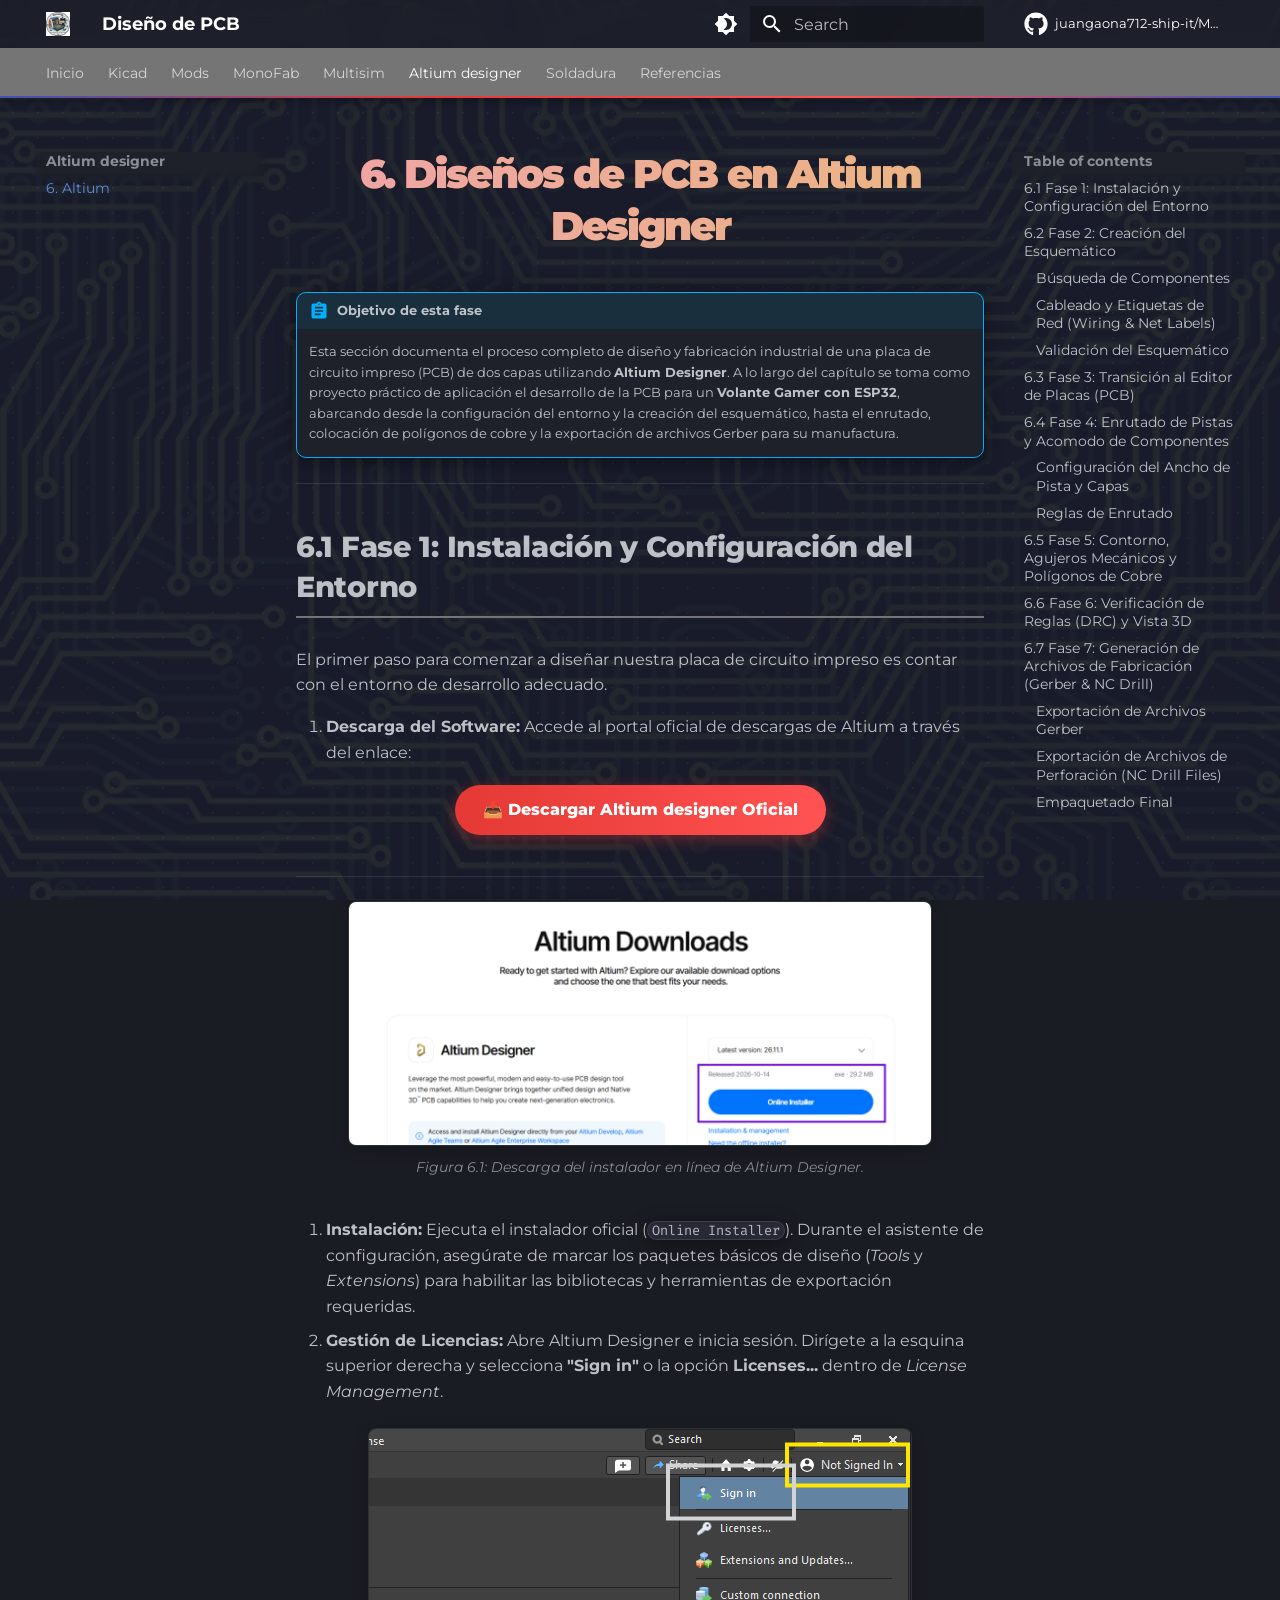
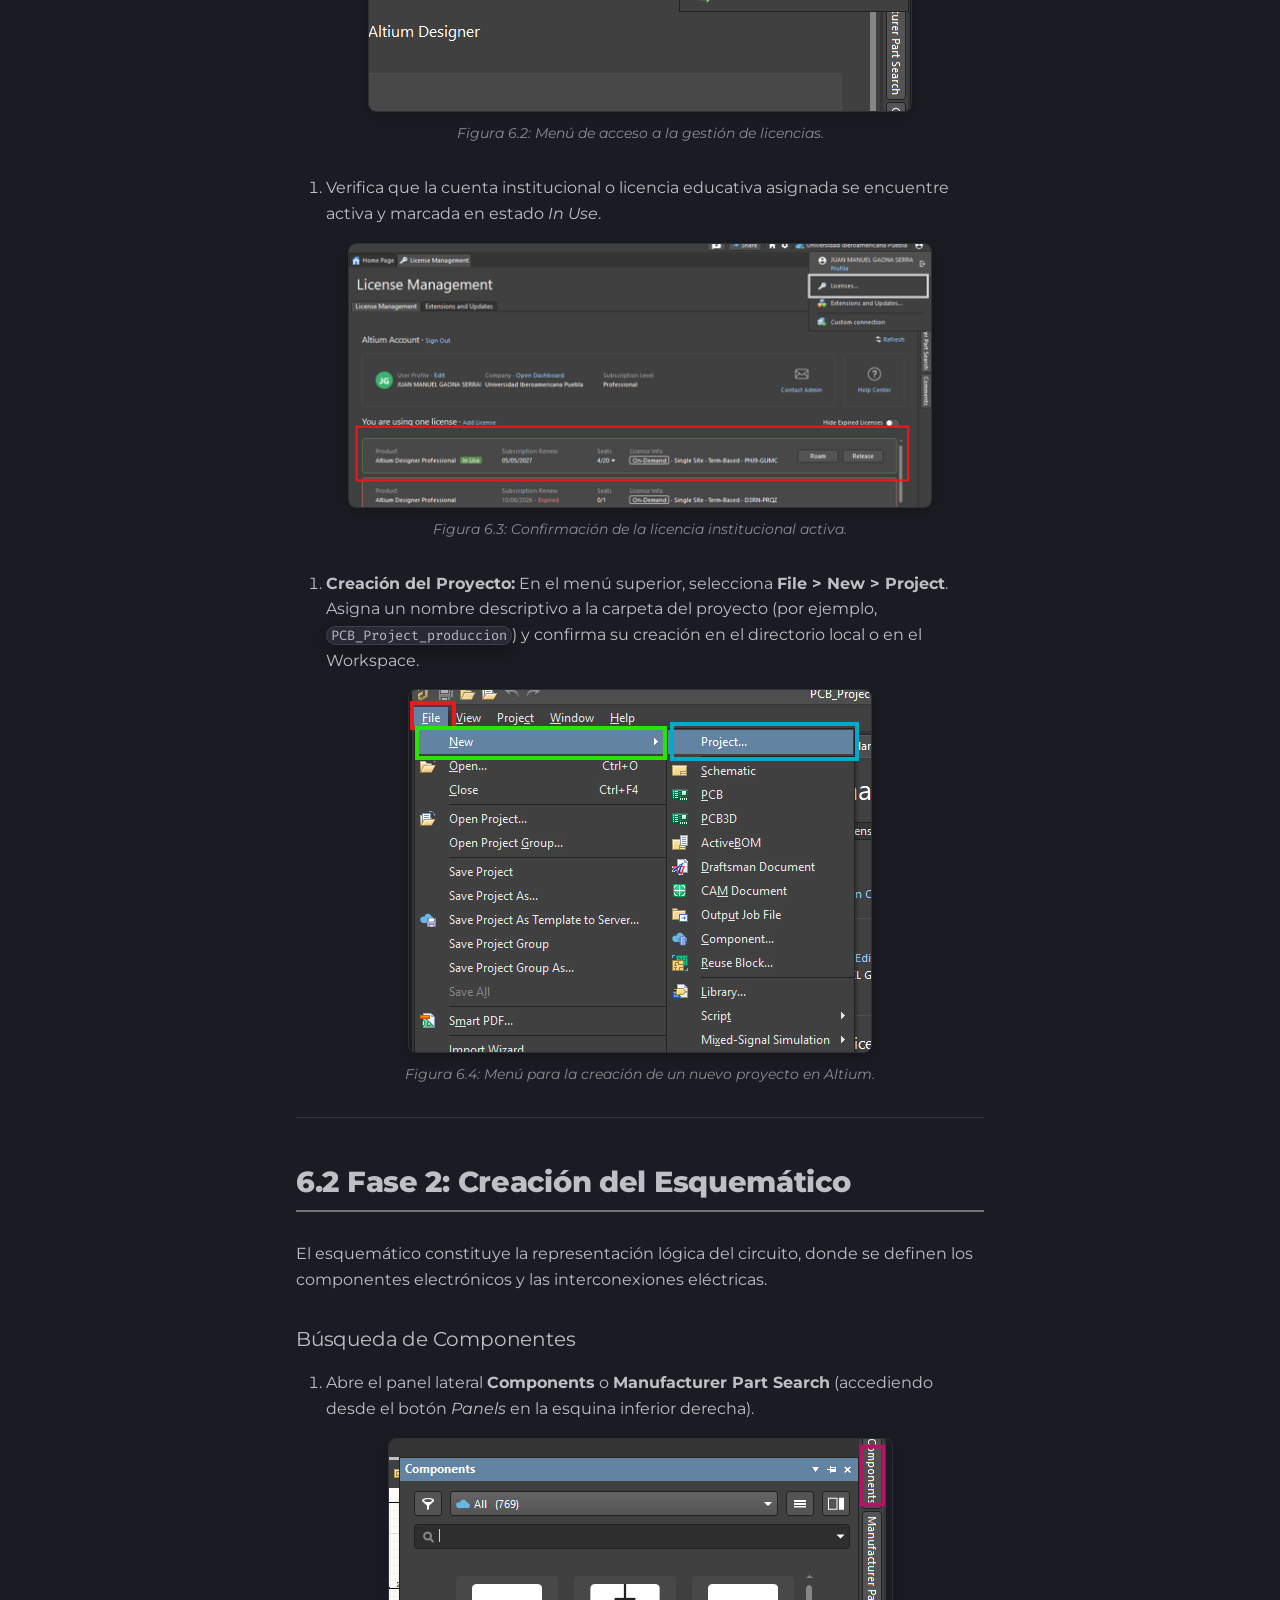
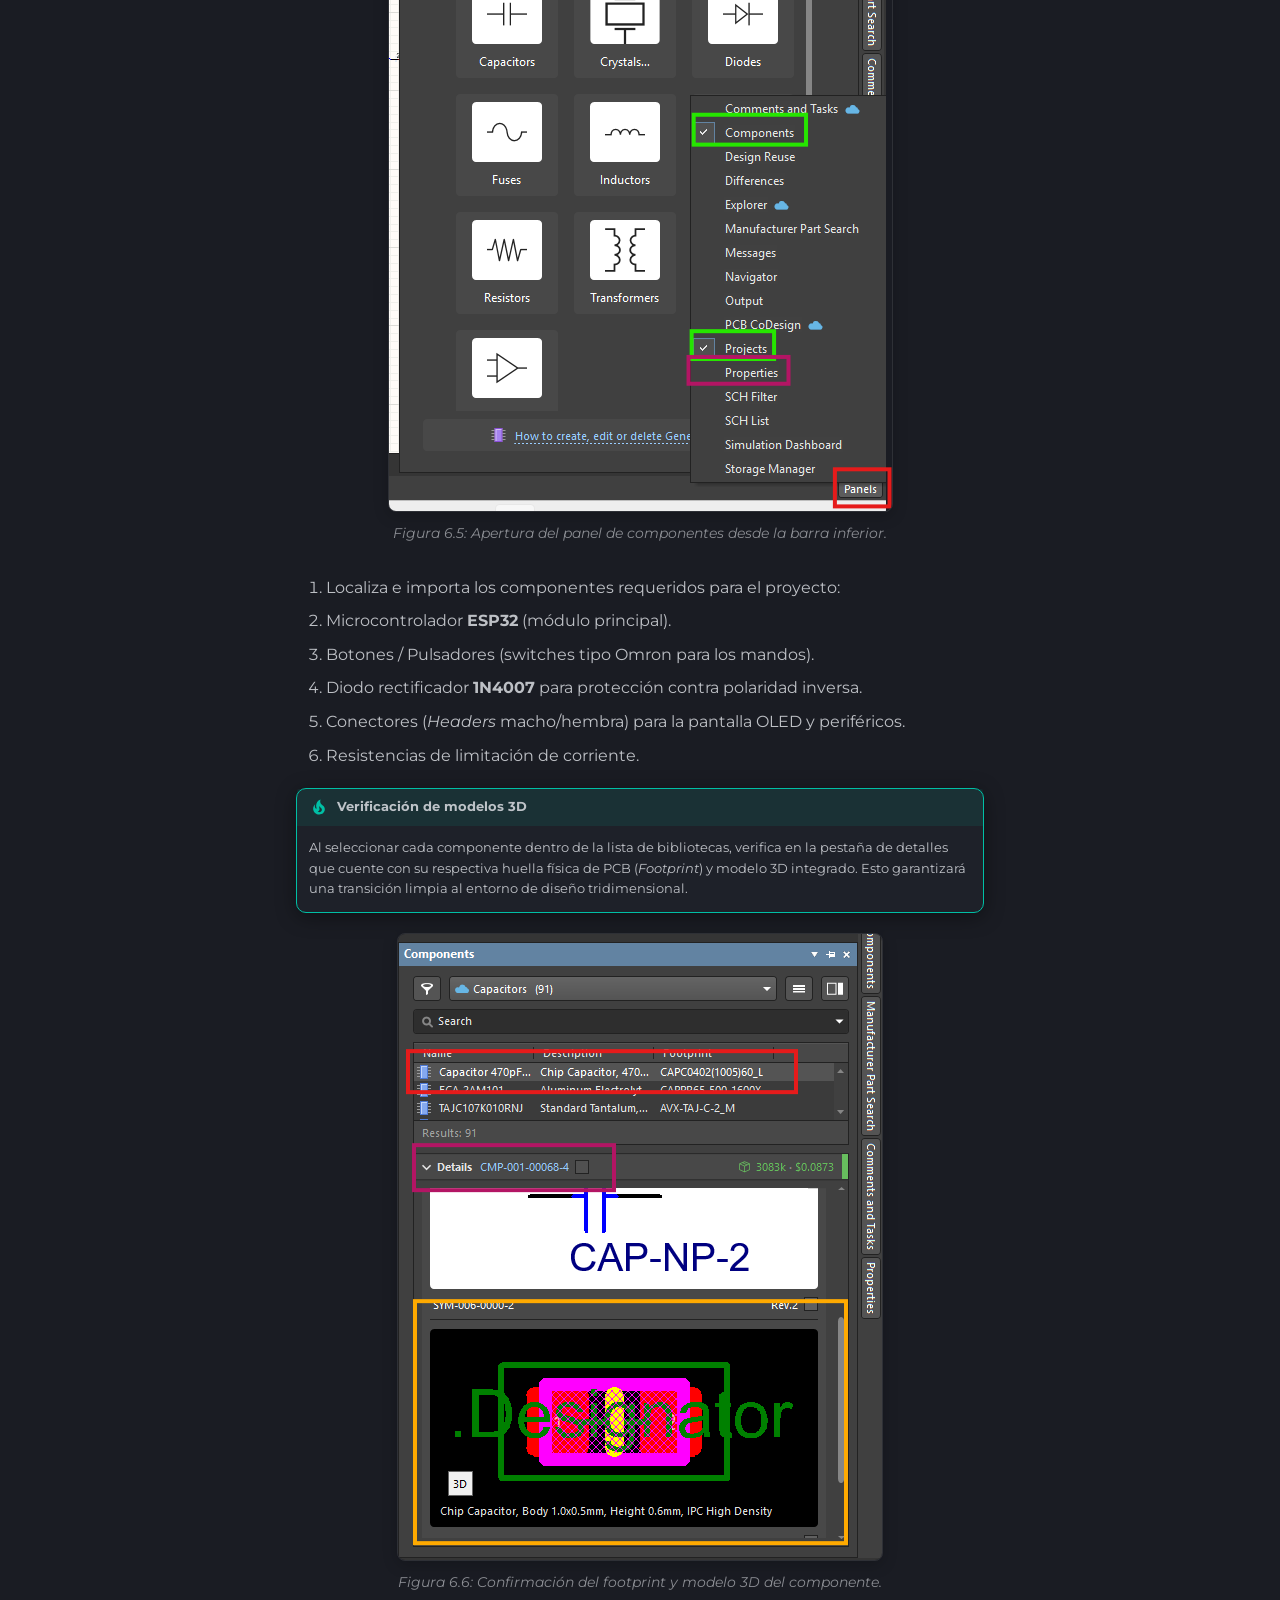
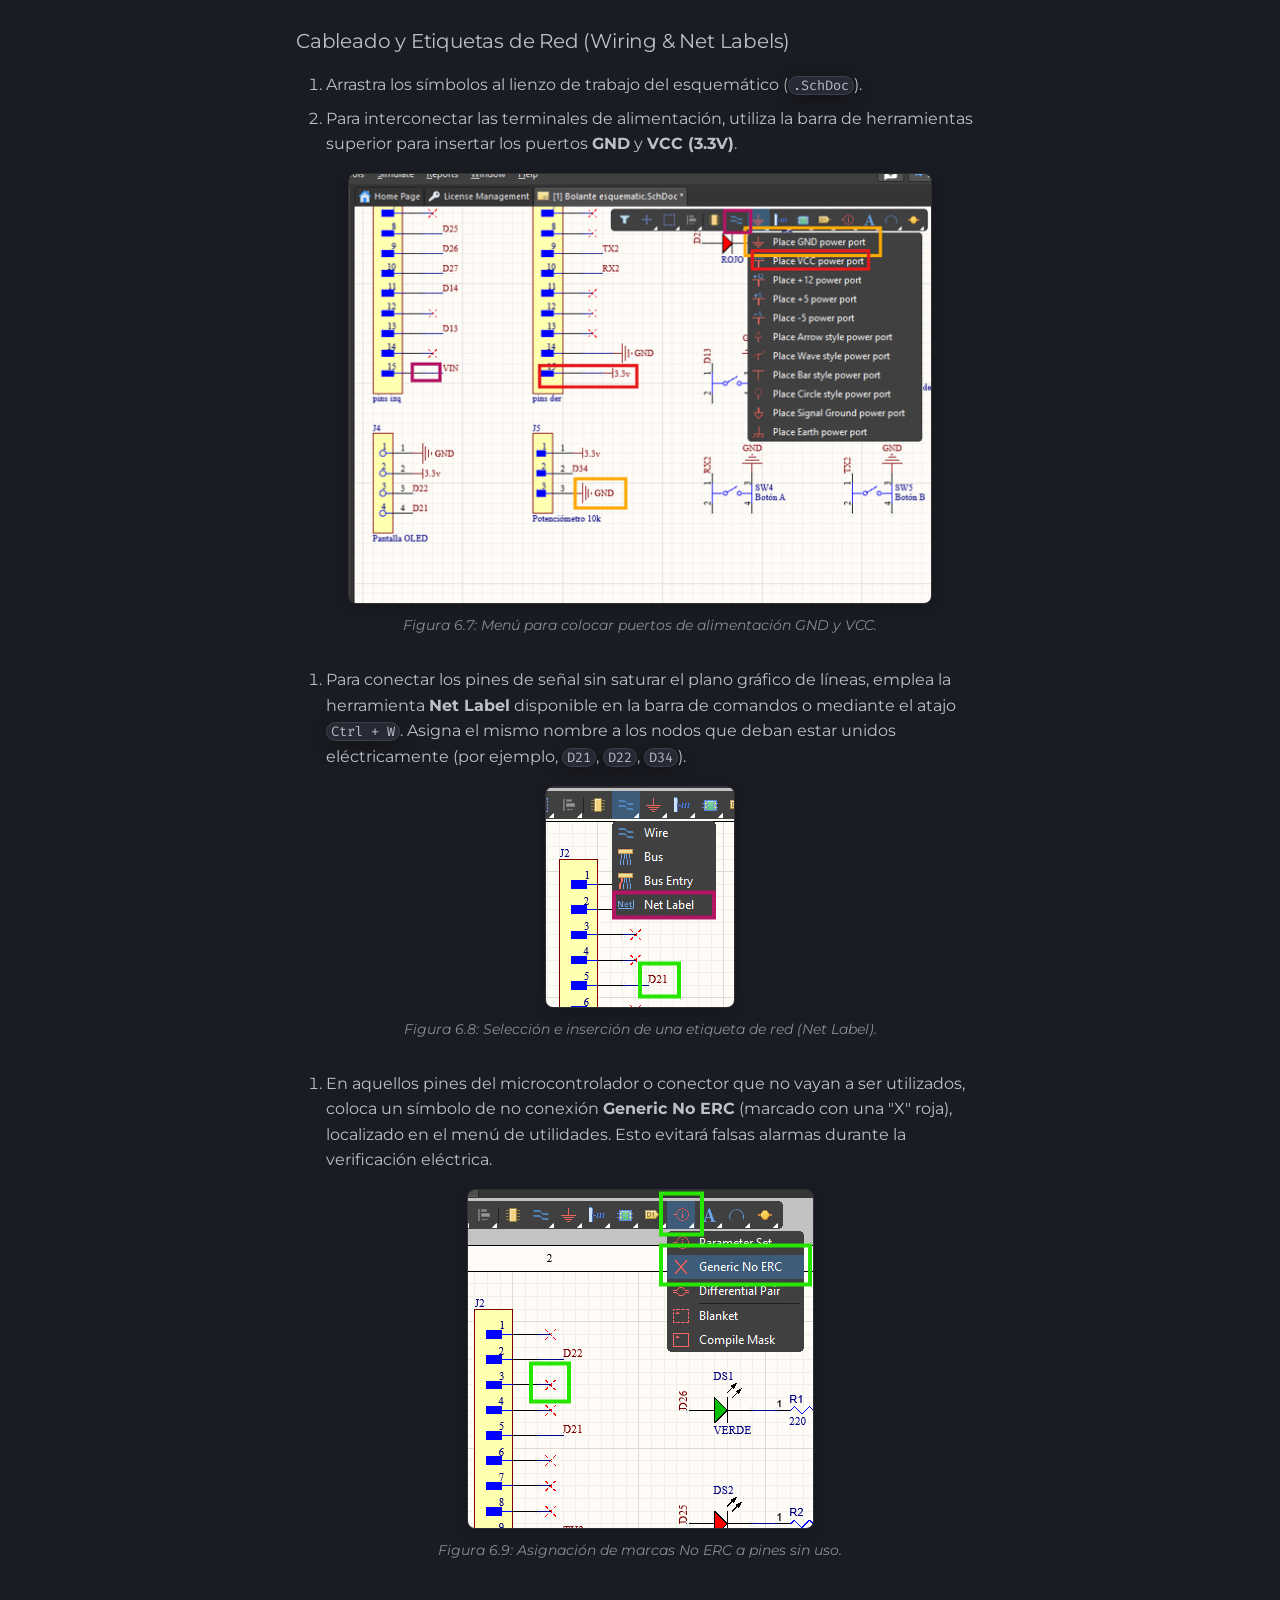
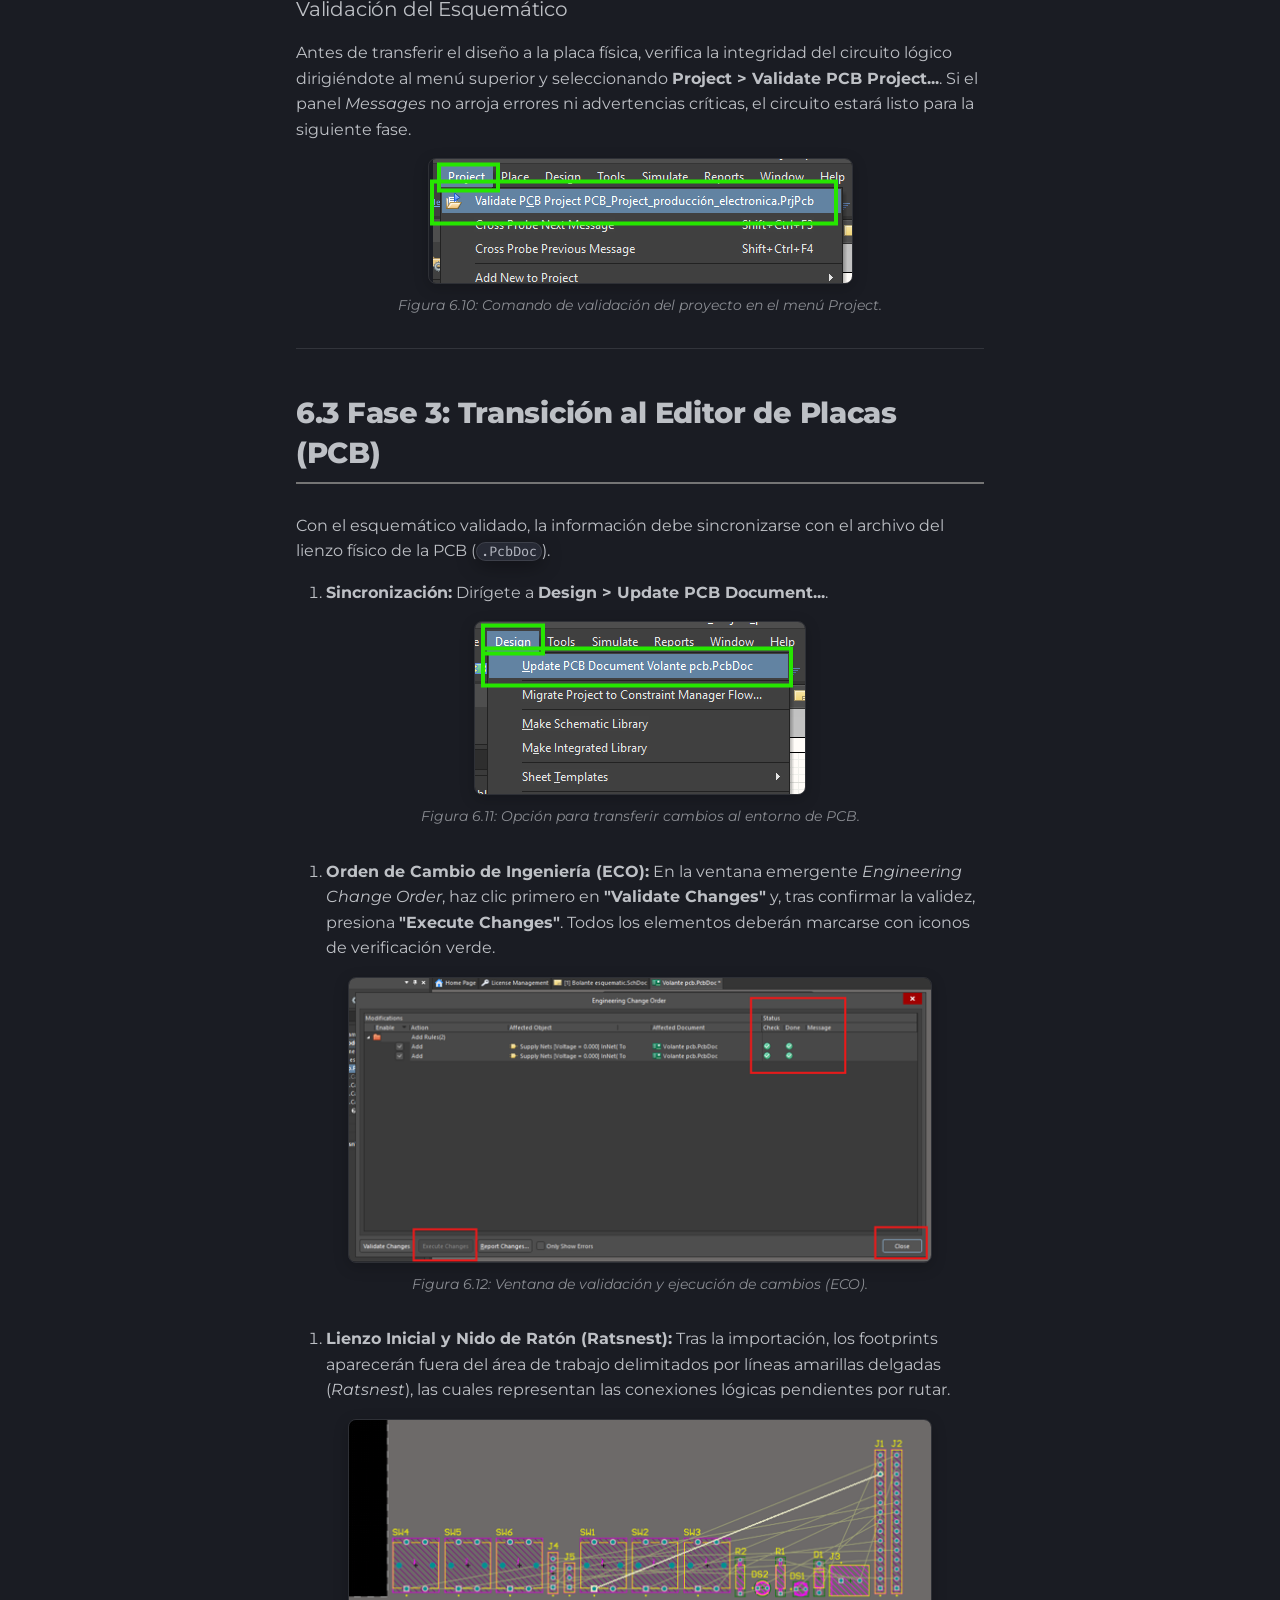
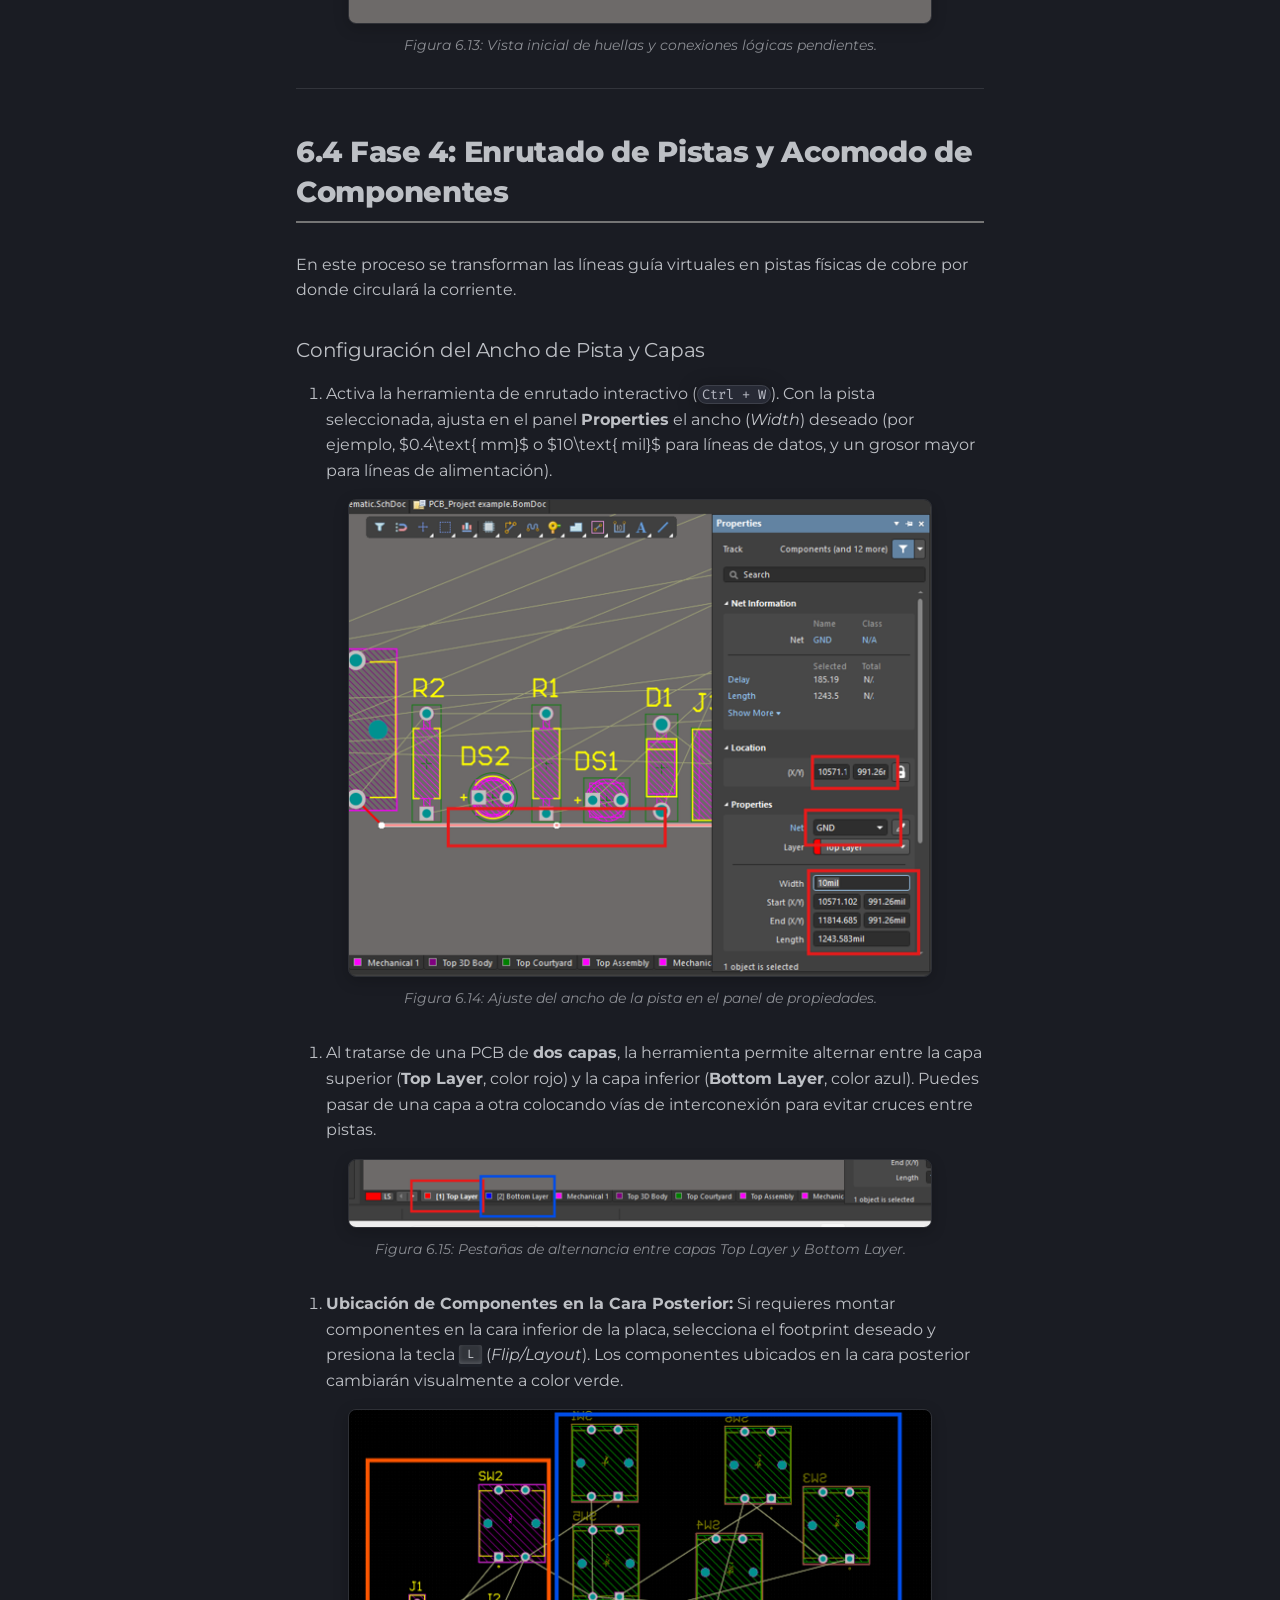
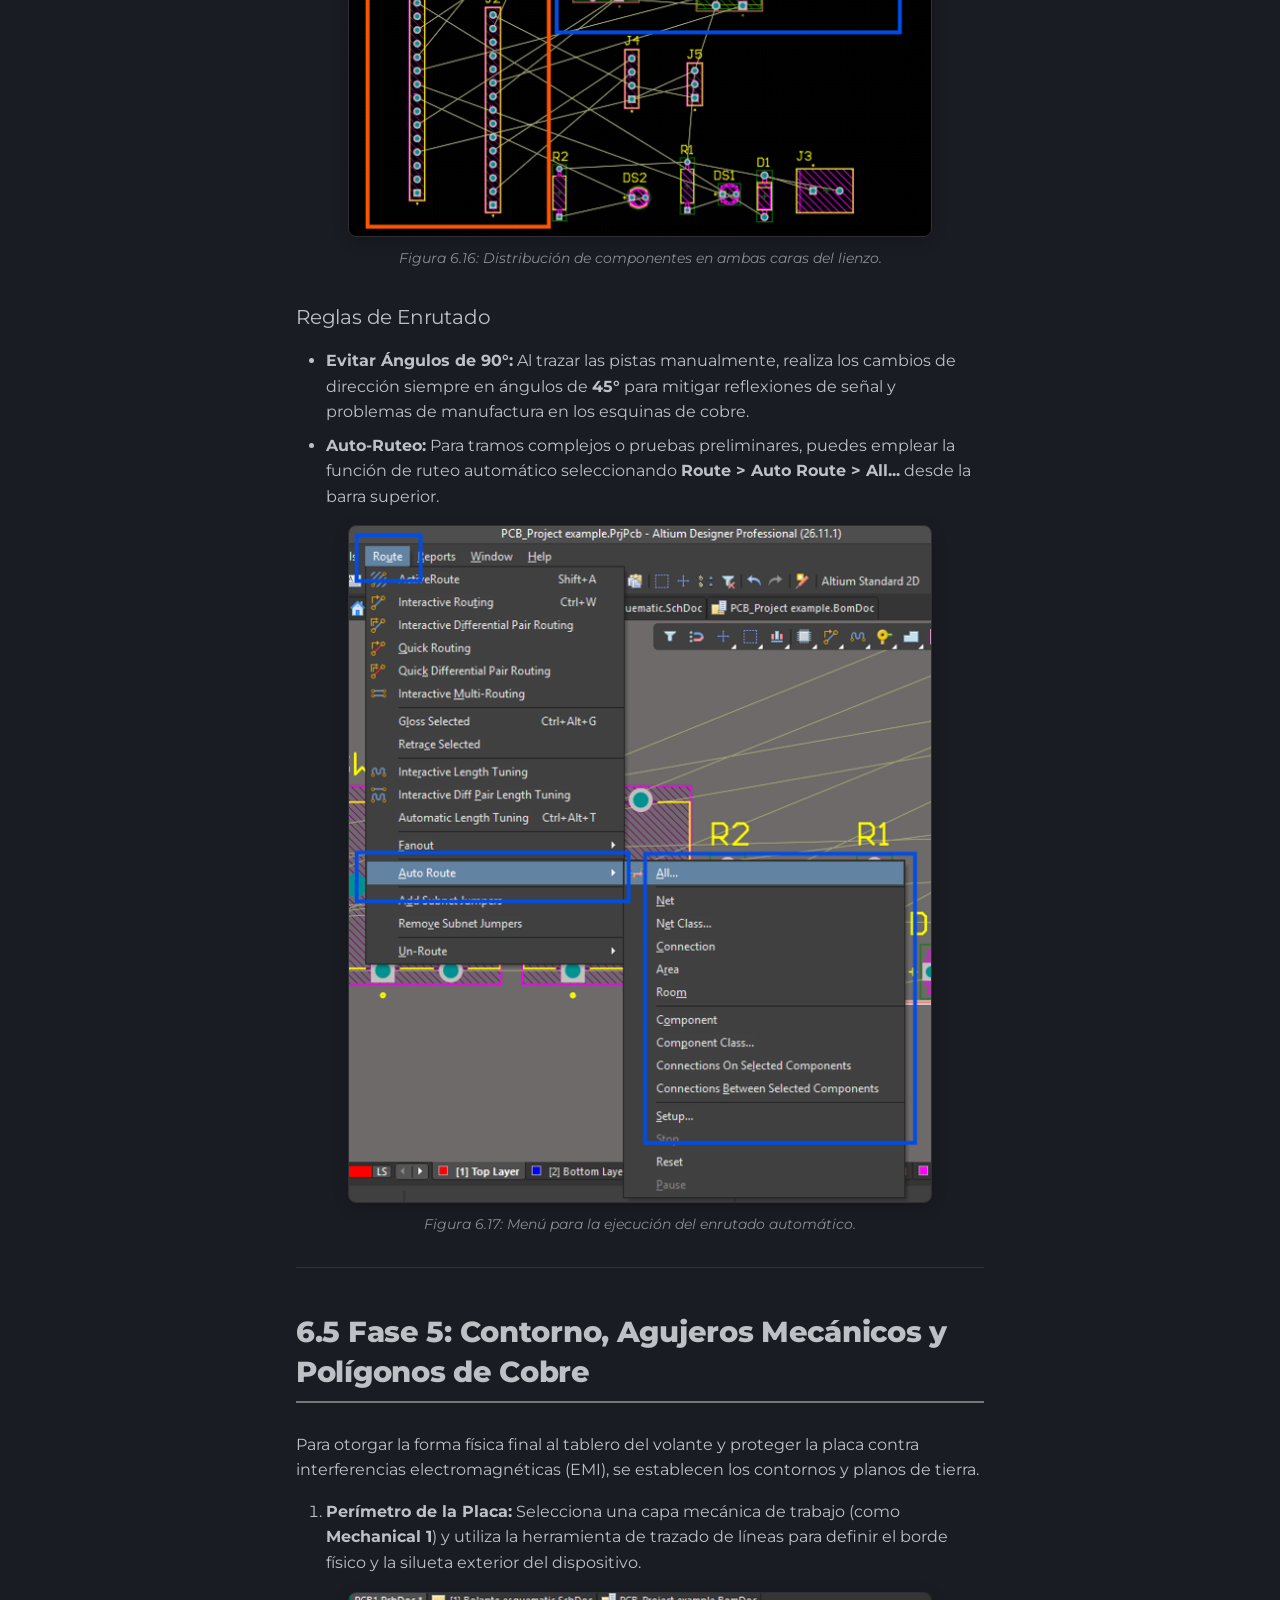
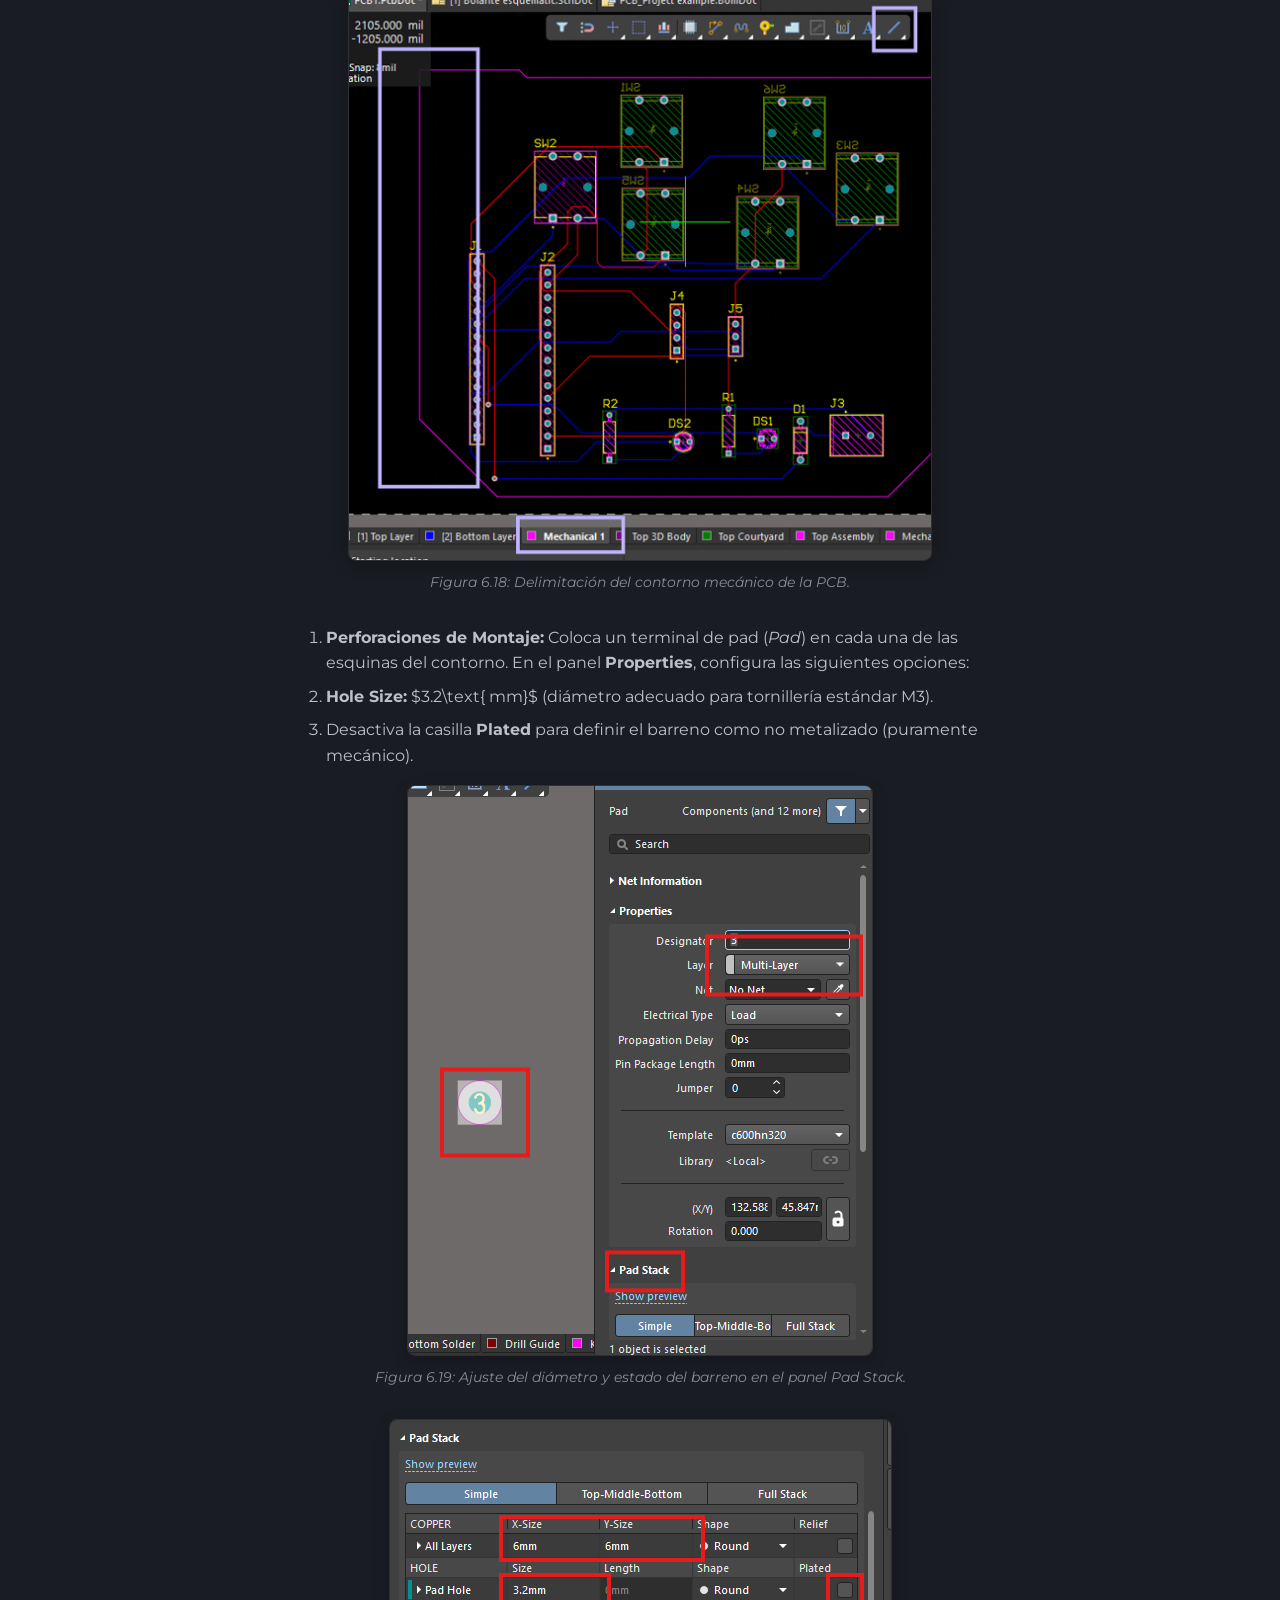
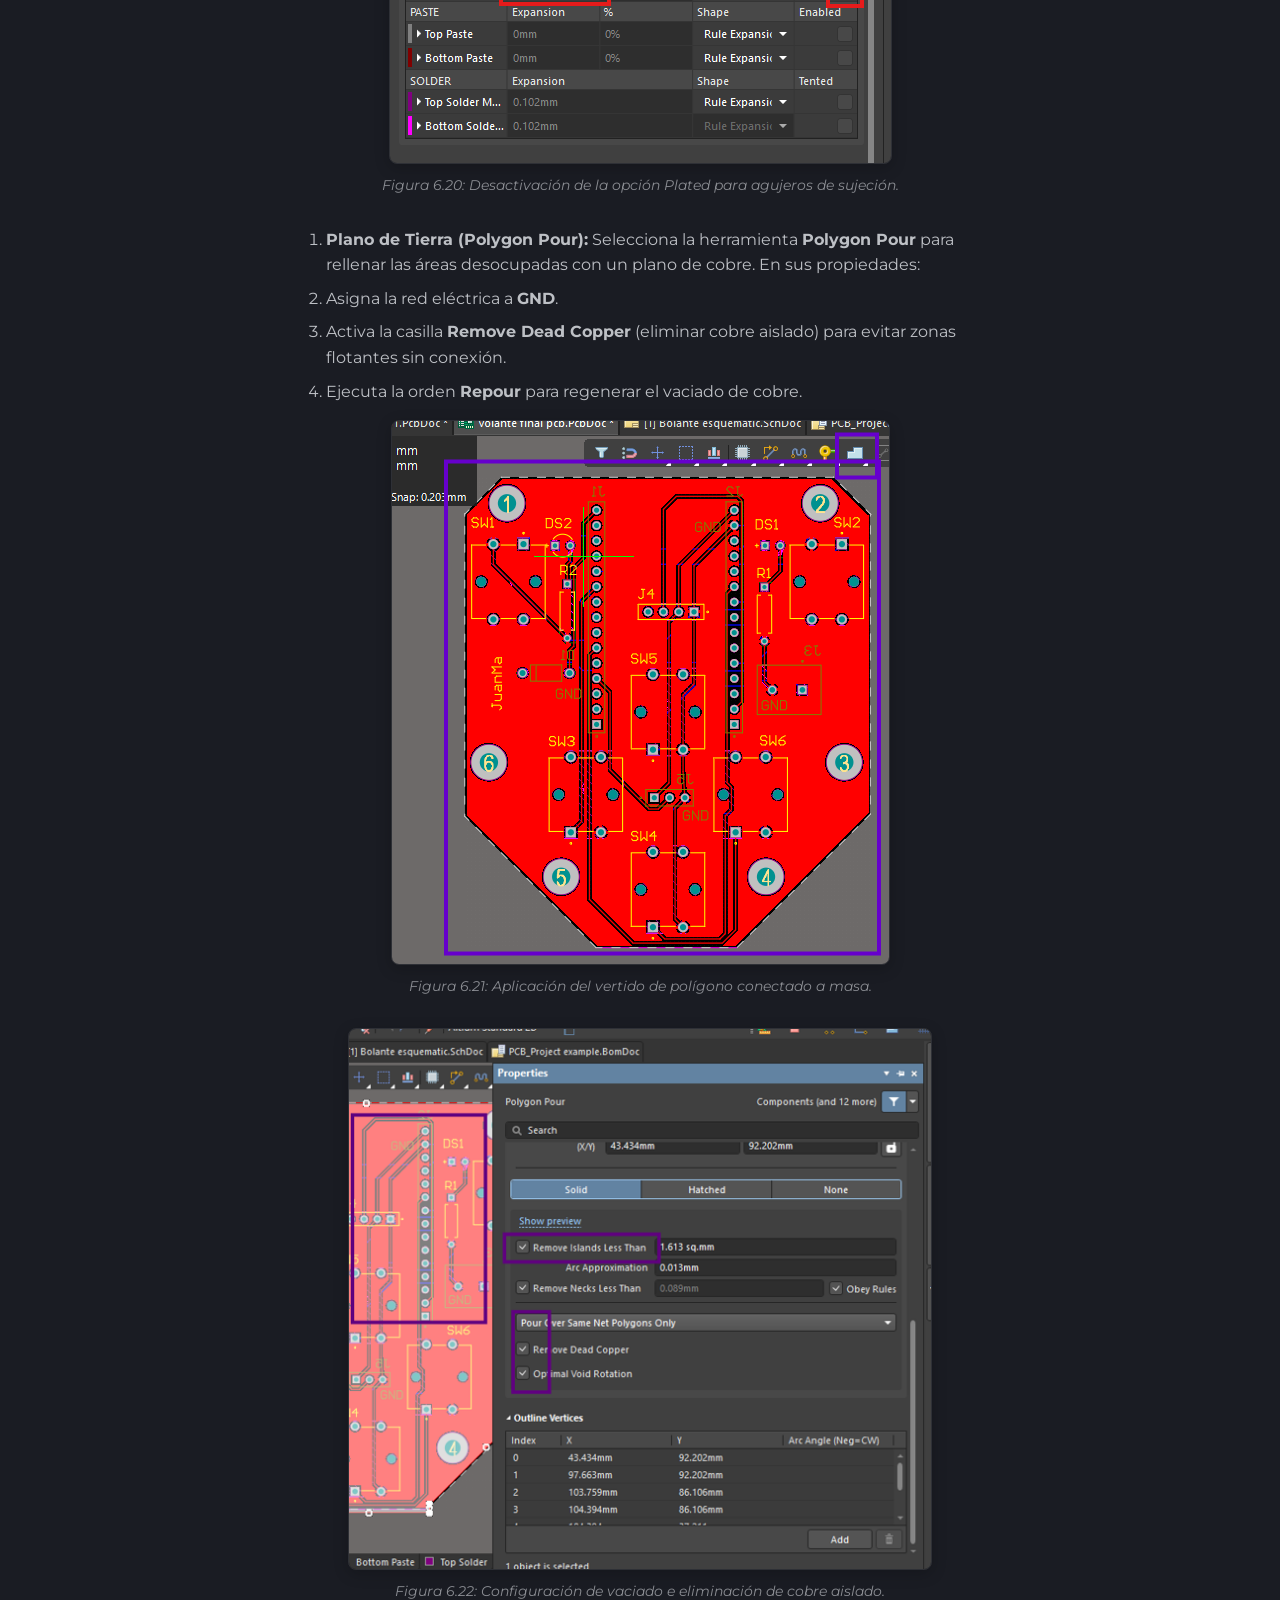
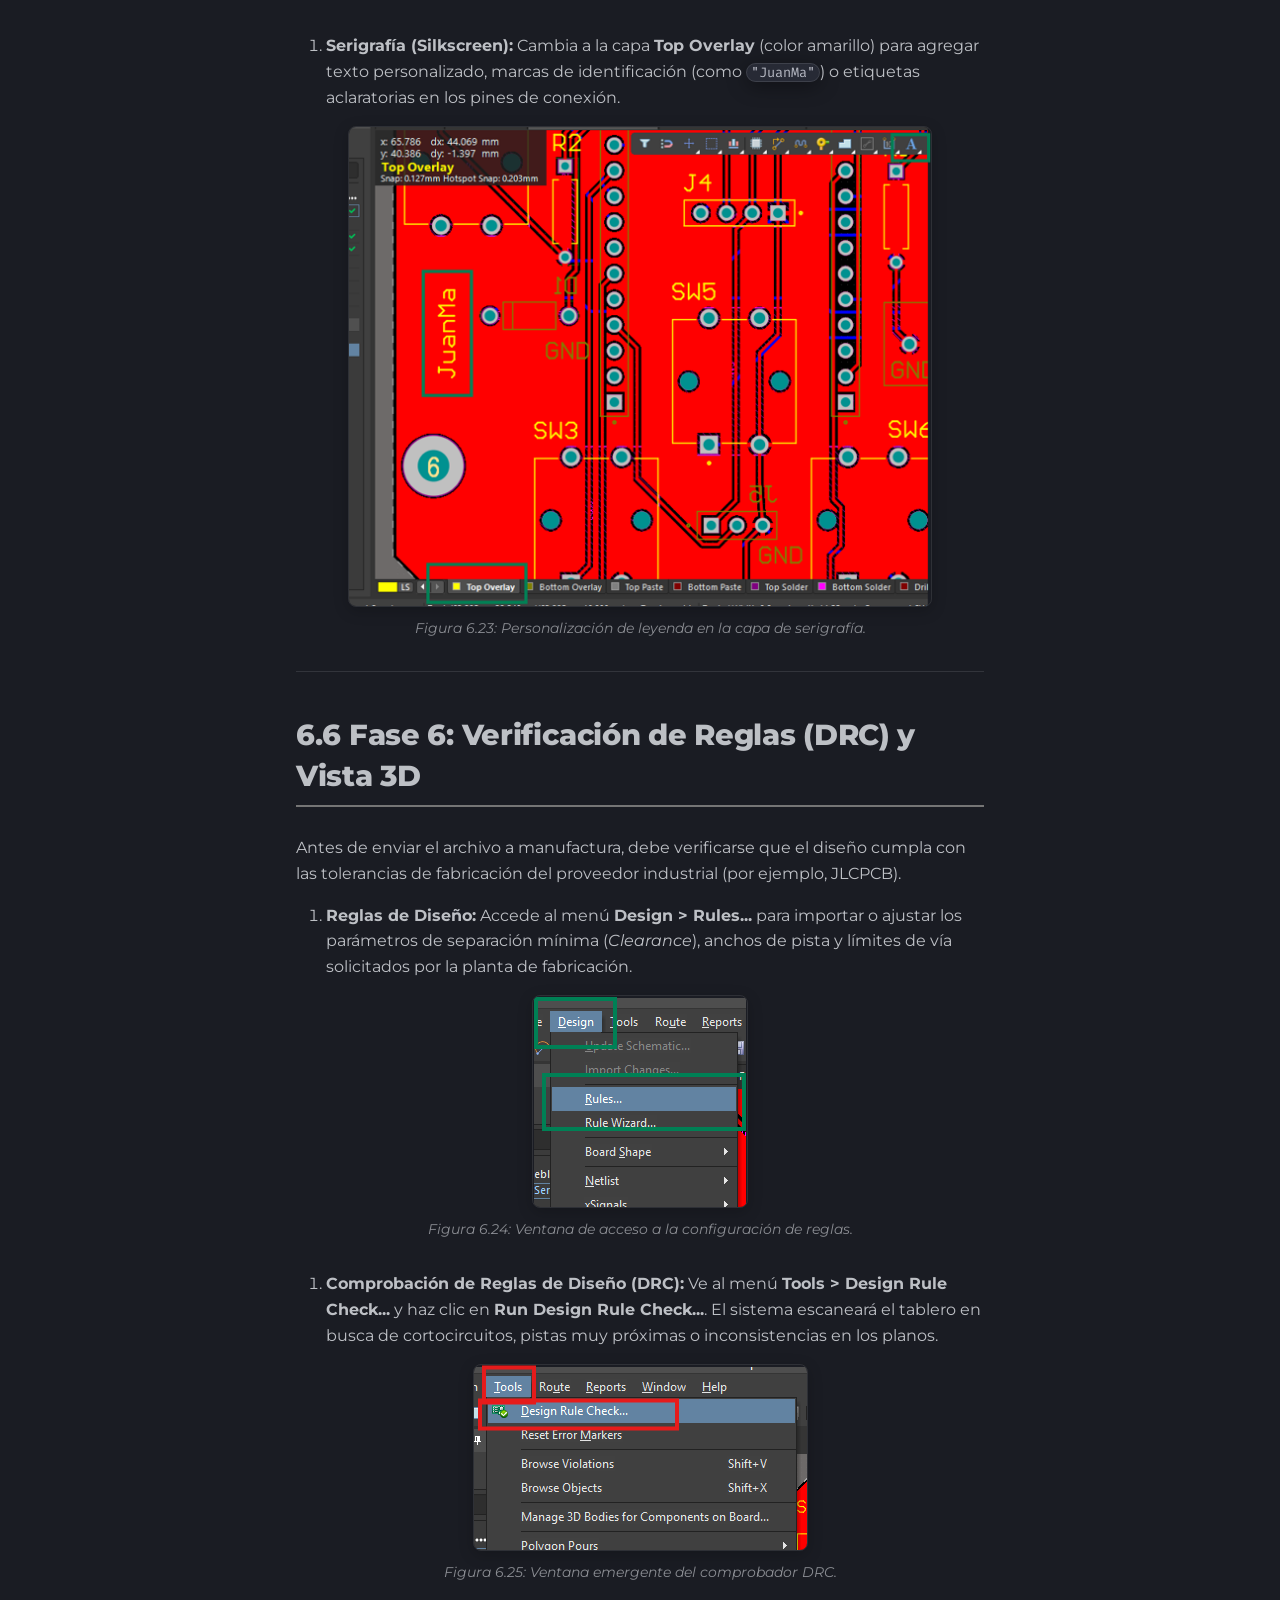
==== commit 1eb99bc5: "Deployed b042619 with MkDocs version: 1.6.1" ====
--- a/altium/index.html
+++ b/altium/index.html
@@ -16,14 +16,14 @@
         <link rel="prev" href="../multisim/">
       
       
-        <link rel="next" href="../recursos/">
+        <link rel="next" href="../soldadura/">
       
       
         
       
       
       <link rel="icon" href="../material/developer-board">
-      <meta name="generator" content="mkdocs-1.6.1, mkdocs-material-9.8.1">
+      <meta name="generator" content="mkdocs-1.6.1, mkdocs-material-9.8.2">
     
     
       
@@ -340,6 +340,26 @@
   
   
   
+    
+    
+      <li class="md-tabs__item">
+        <a href="../soldadura/" class="md-tabs__link">
+          
+  
+  
+  Soldadura
+
+        </a>
+      </li>
+    
+  
+
+      
+        
+  
+  
+  
+  
     <li class="md-tabs__item">
       <a href="../recursos/" class="md-tabs__link">
         
@@ -1107,6 +1127,91 @@
   
 </nav>
       
+    </li>
+  
+
+              
+            
+          </ul>
+        </nav>
+      
+    </li>
+  
+
+    
+      
+      
+  
+  
+  
+  
+    
+    
+    
+    
+      
+      
+    
+    
+    <li class="md-nav__item md-nav__item--nested">
+      
+        
+        
+        <input class="md-nav__toggle md-toggle " type="checkbox" id="__nav_7" >
+        
+          
+          <label class="md-nav__link" for="__nav_7" id="__nav_7_label" tabindex="0">
+            
+  
+  
+  <span class="md-ellipsis">
+    
+  
+    Soldadura
+  
+
+    
+  </span>
+  
+  
+
+            <span class="md-nav__icon md-icon"></span>
+          </label>
+        
+        <nav class="md-nav" data-md-level="1" aria-labelledby="__nav_7_label" aria-expanded="false">
+          <label class="md-nav__title" for="__nav_7">
+            <span class="md-nav__icon md-icon"></span>
+            
+  
+    Soldadura
+  
+
+          </label>
+          <ul class="md-nav__list" data-md-scrollfix>
+            
+              
+                
+  
+  
+  
+  
+    <li class="md-nav__item">
+      <a href="../soldadura/" class="md-nav__link">
+        
+  
+  
+  <span class="md-ellipsis">
+    
+  
+    7. Soldaduras - Técnicas y Resultados
+  
+
+    
+  </span>
+  
+  
+
+      </a>
     </li>
   
 
